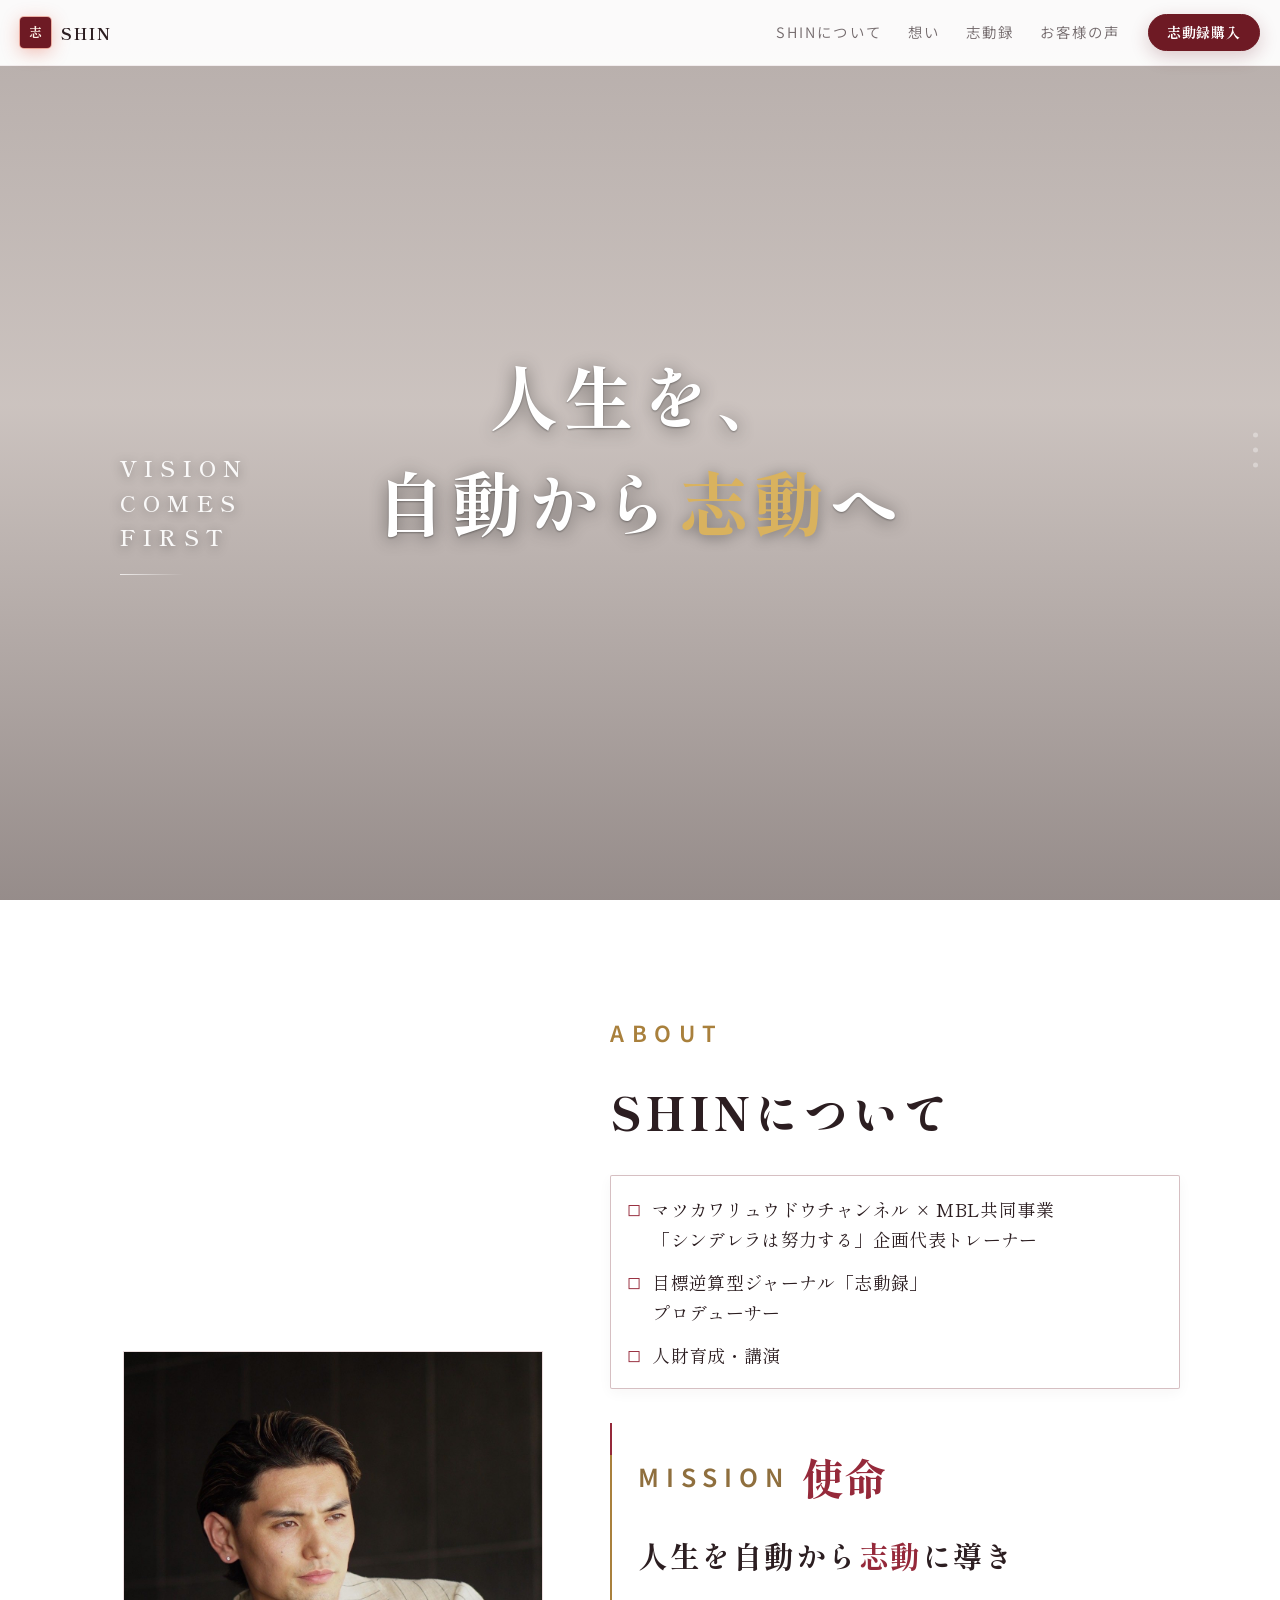
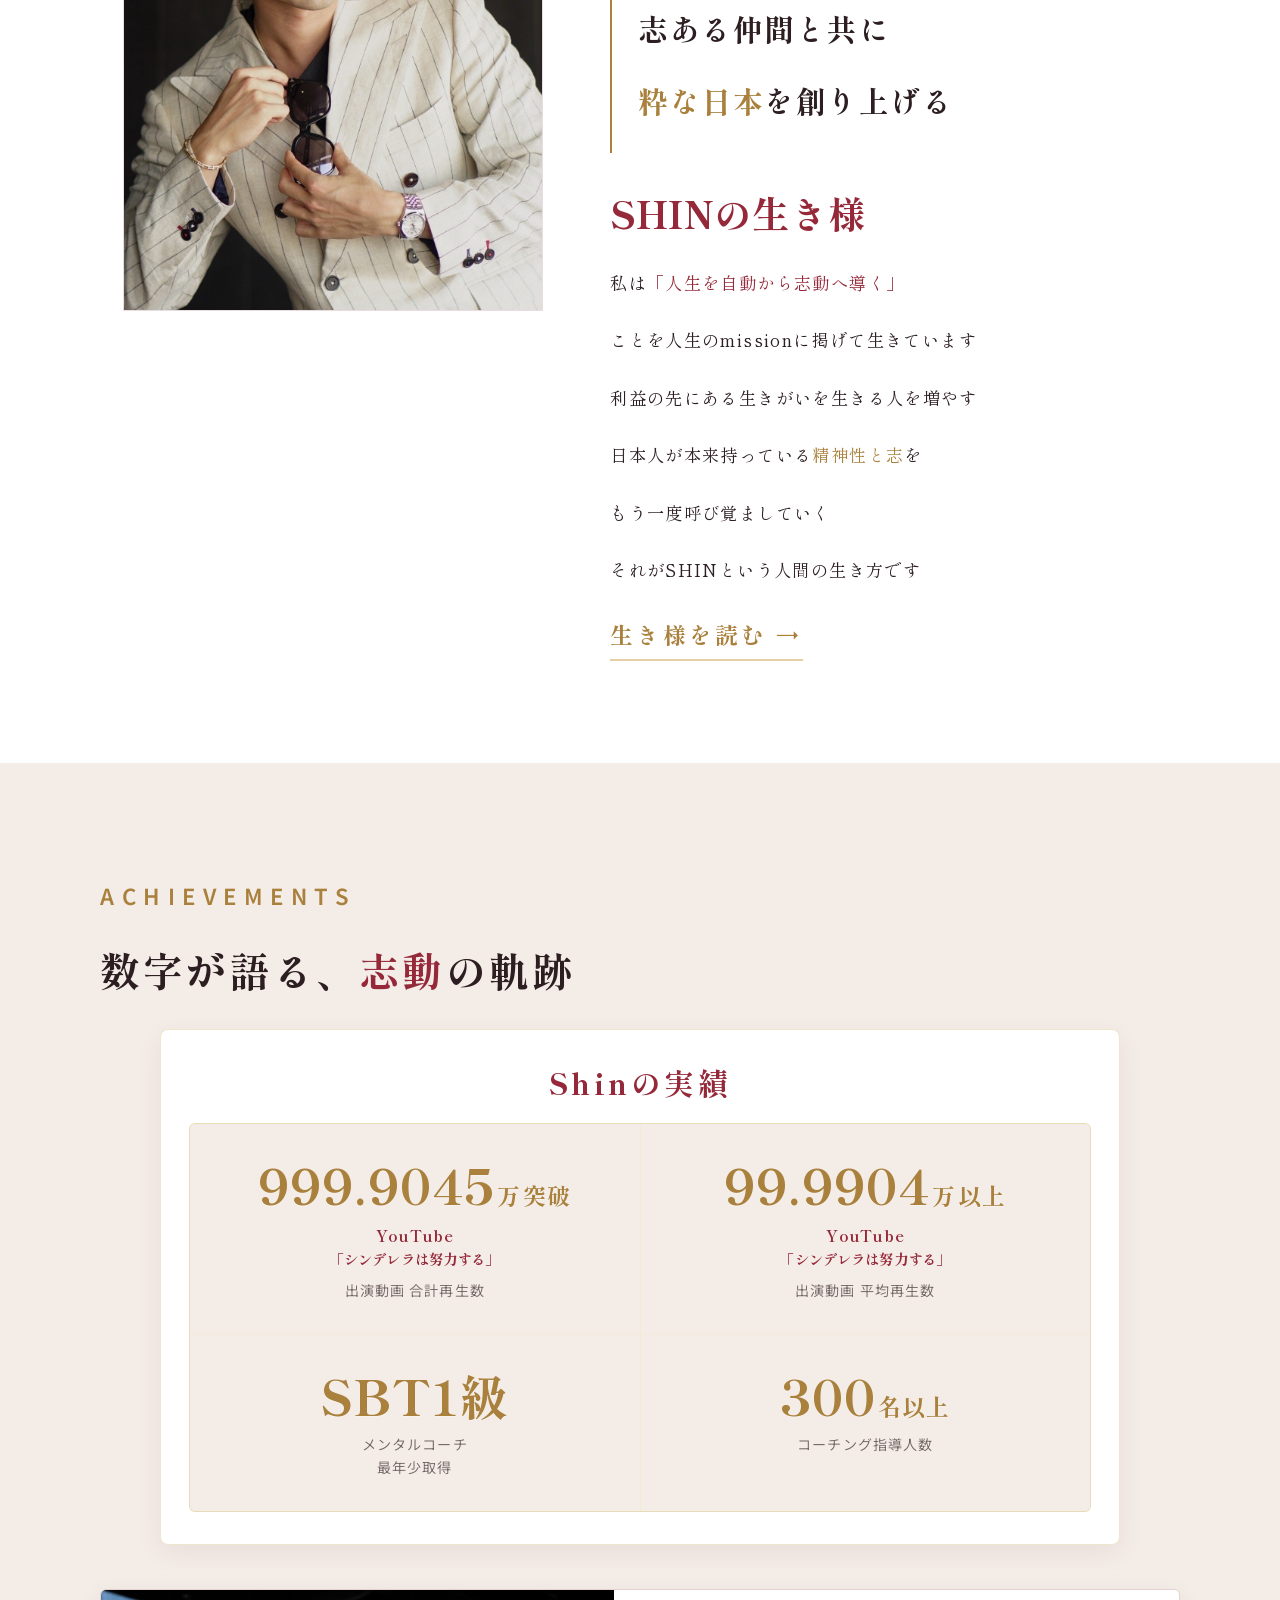
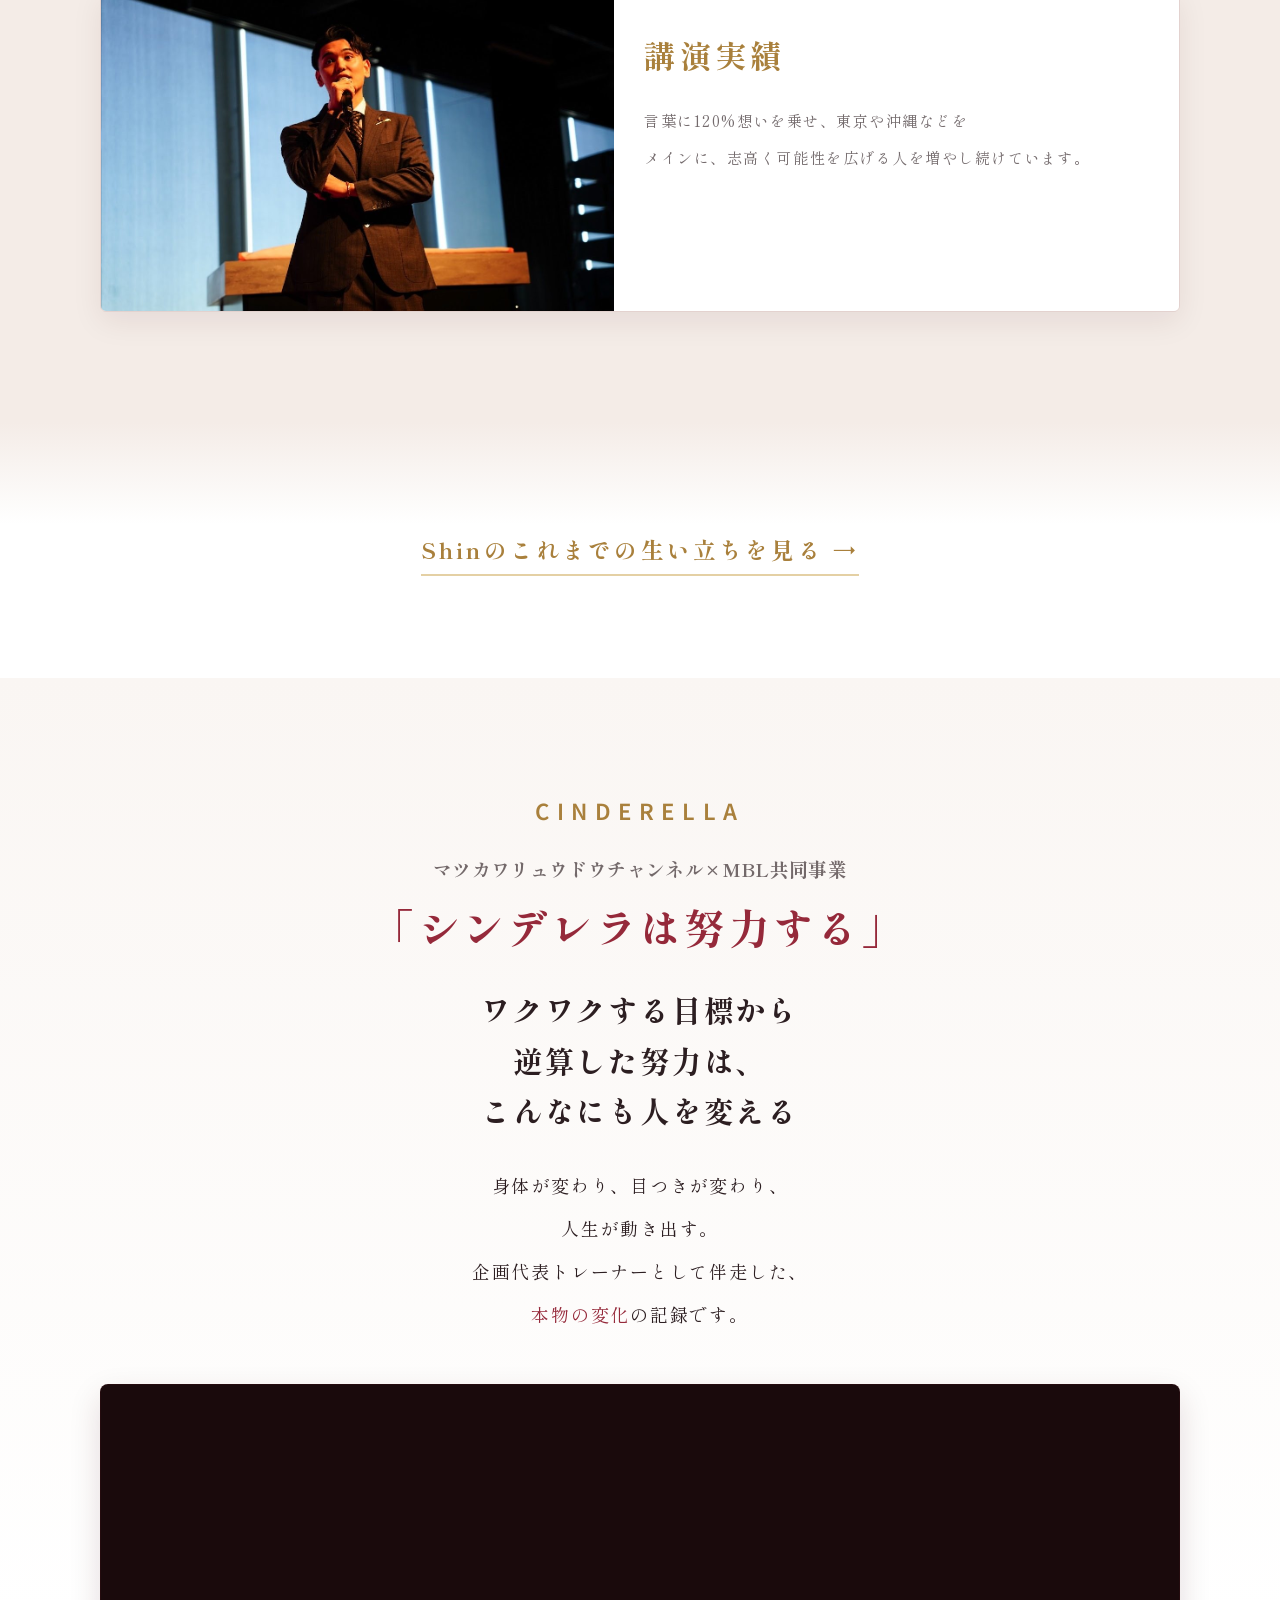
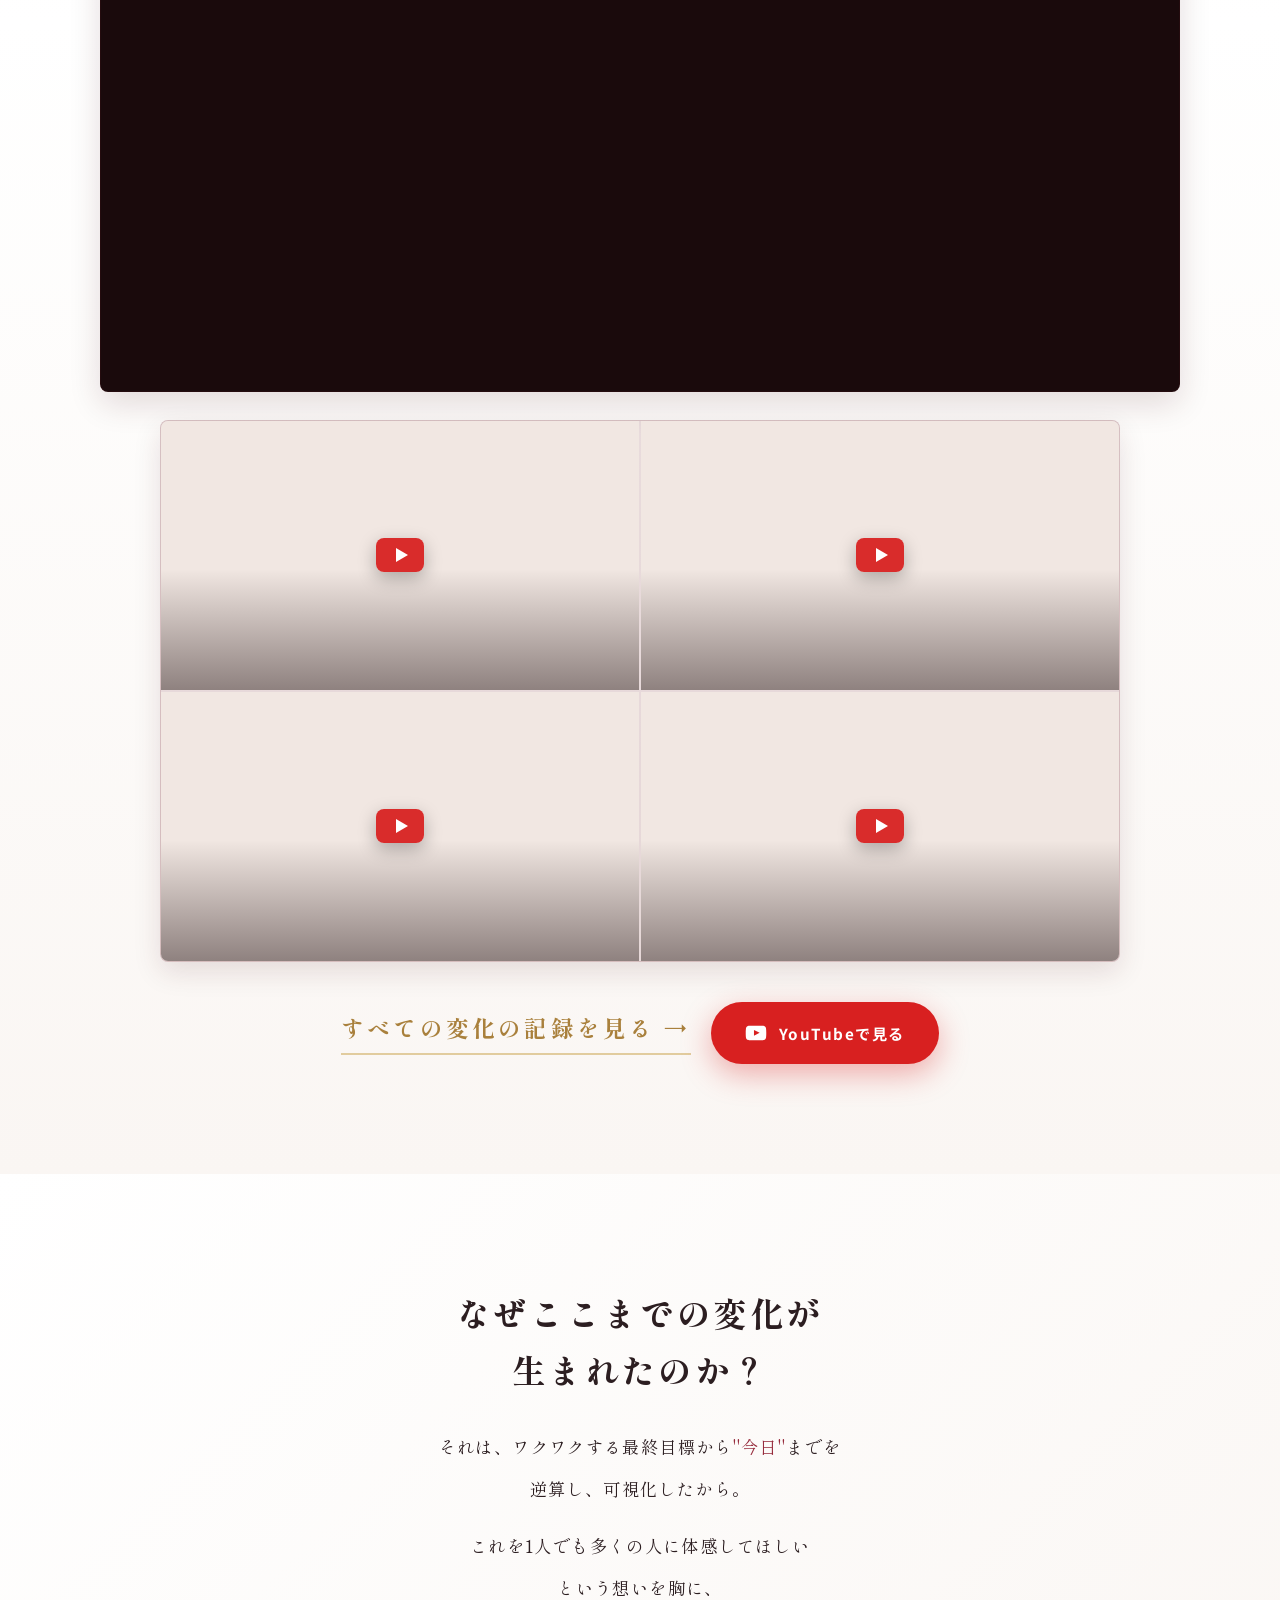
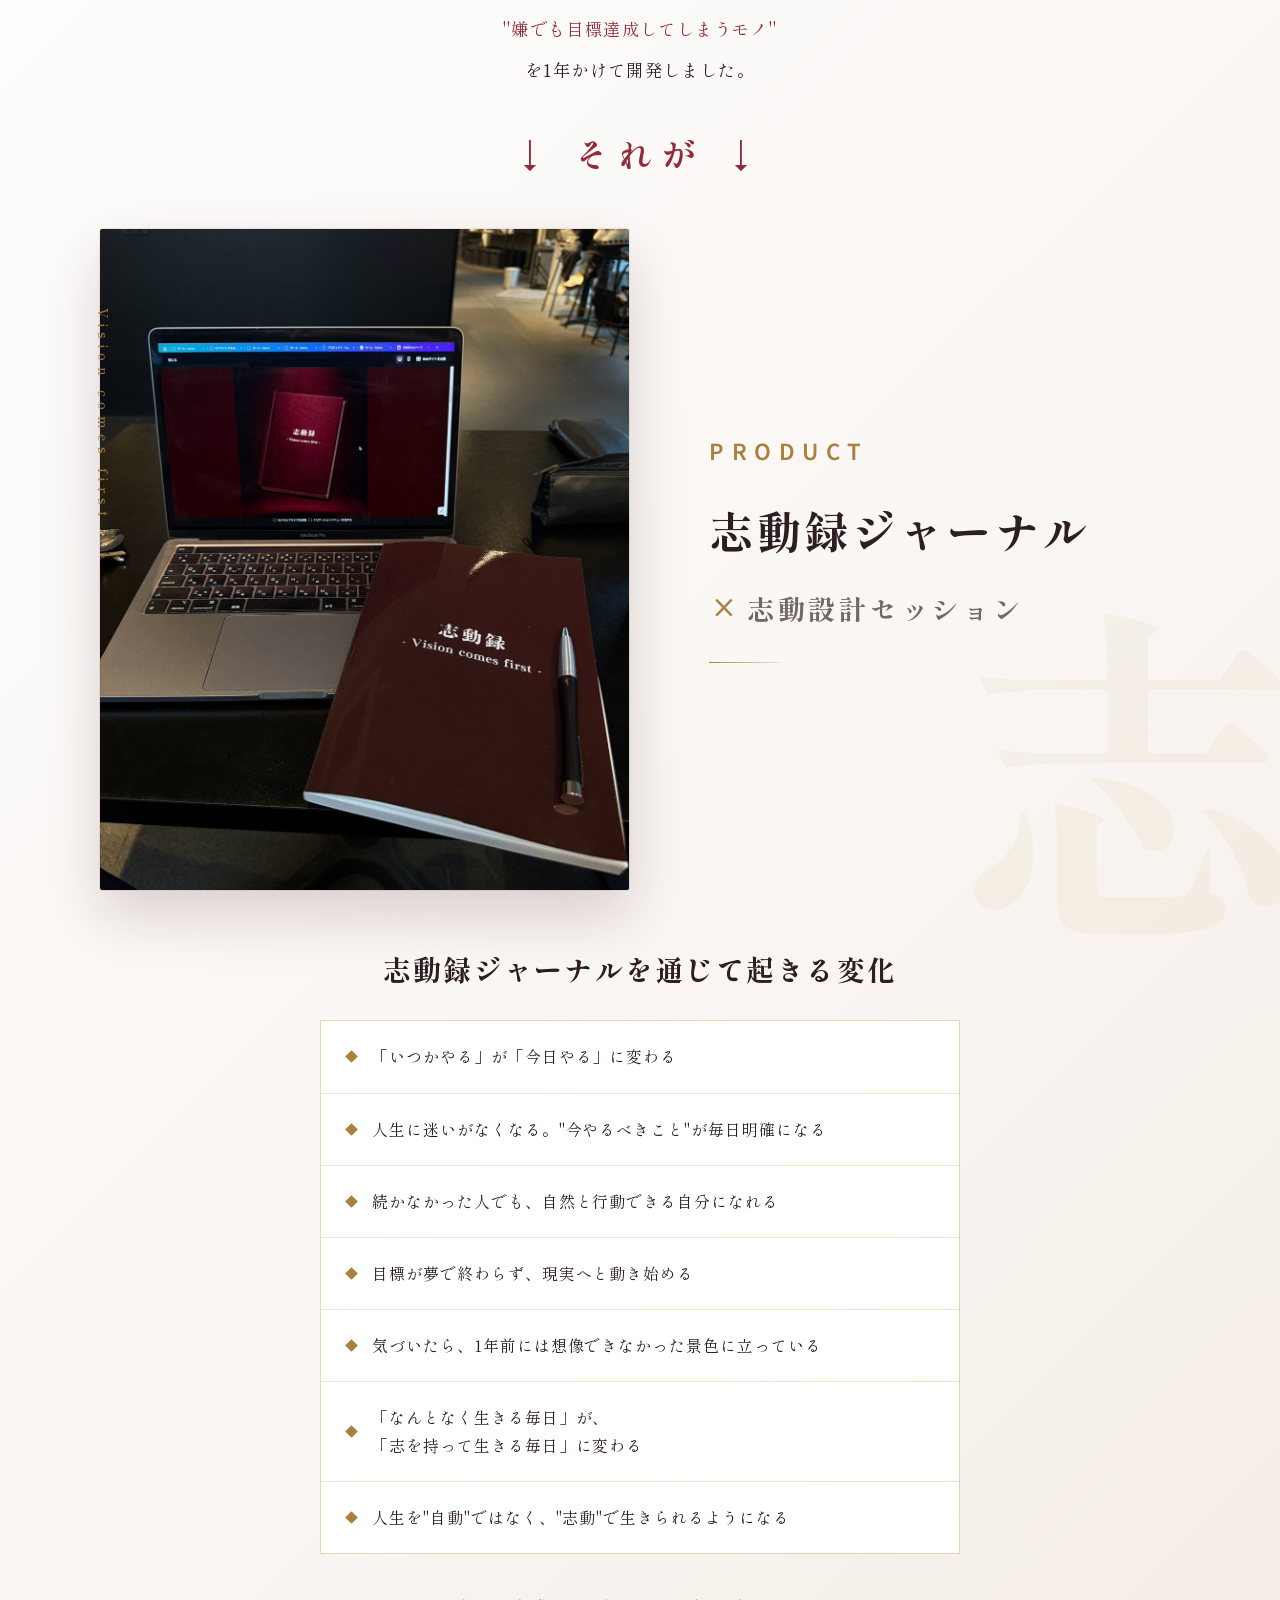
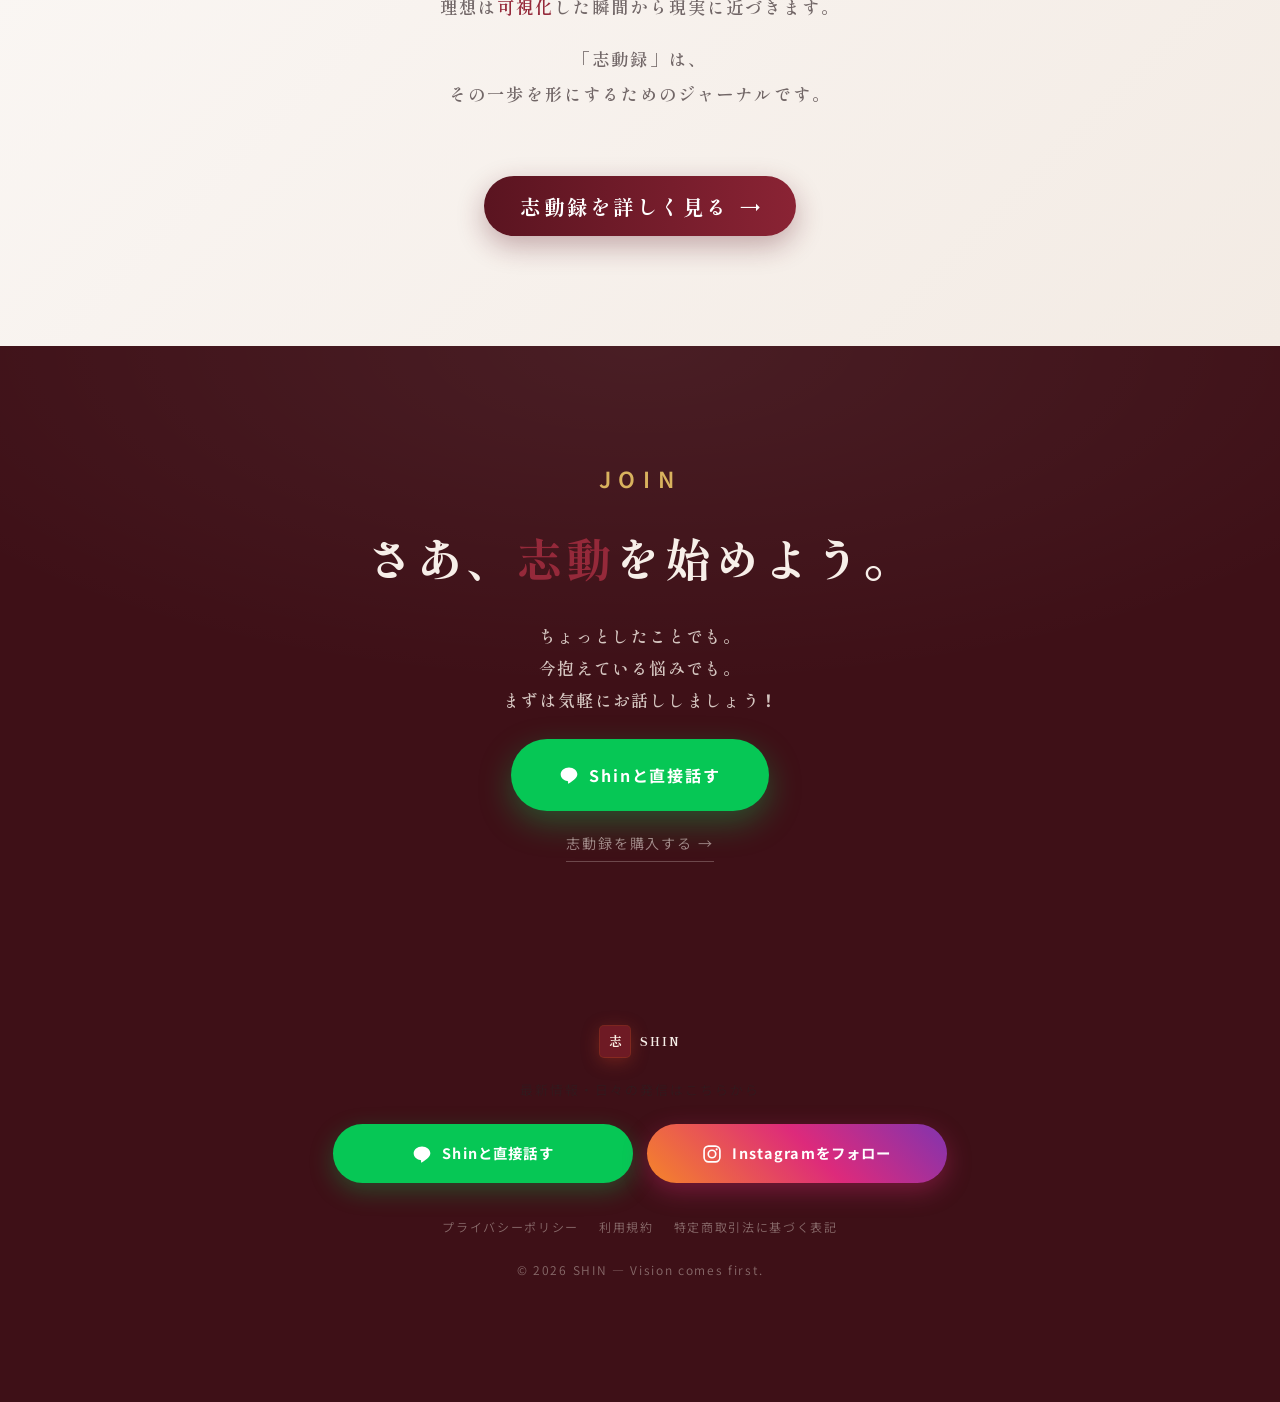
==== index.html @ a6872cc8 "右上の志動録購入ボタンをロゴと同じ明朝体にする。 Co-authored-by: Cursor <cursoragent@cursor.com>" ====
<!DOCTYPE html>
<html lang="ja">
<head>
<meta charset="UTF-8">
<meta name="viewport" content="width=device-width, initial-scale=1.0">
<title>SHIN Official Website｜人生を、自動から志動へ。</title>
<meta name="description" content="人生を、自動から志動に導き、志ある仲間と粋な日本を創り上げる。">
<link rel="preconnect" href="https://fonts.googleapis.com">
<link rel="preconnect" href="https://fonts.gstatic.com" crossorigin>
<link href="https://fonts.googleapis.com/css2?family=Shippori+Mincho:wght@500;600;700;800&family=Noto+Sans+JP:wght@350;400;500;700&display=swap" rel="stylesheet">
<link rel="stylesheet" href="css/1-tokens.css">
<link rel="stylesheet" href="css/2-base.css">
<link rel="stylesheet" href="css/3-layout.css">
<link rel="stylesheet" href="css/4-components.css">
<link rel="stylesheet" href="css/5-blocks.css">
<link rel="stylesheet" href="css/pages/index.css">
<link rel="stylesheet" href="css/cta.css">
</head>
<body>
<header>
  <a class="brand home-brand" href="index.html" aria-label="SHIN ホーム"><span class="seal">志</span>SHIN</a>
  <div class="header-right">
  <nav><a href="about.html" class="">SHINについて</a><a href="story.html" class="">想い</a><a href="journal.html" class="">志動録</a><a href="voice.html" class="">お客様の声</a></nav>
  <button class="nav-toggle" type="button" aria-label="メニューを開く" aria-expanded="false"><span></span><span></span></button>
  <a class="header-cta header-cta-line" href="https://forms.gle/T5MAiyMvBQu7ac6z8" target="_blank" rel="noopener"><span class="cta-label-long"><span class="cta-brand">志動録</span>購入</span><span class="cta-label-short"><span class="cta-brand">志動録</span>購入</span></a>
  </div>
</header>

<div class="hero">
  <div class="hero-photos" aria-hidden="true">
    <div class="hero-slide"></div>
    <div class="hero-slide"></div>
    <div class="hero-slide"></div>
  </div>
  <div class="hero-dots" aria-hidden="true"><span></span><span></span><span></span></div>
  <div class="hero-veil" aria-hidden="true"></div>
  <div class="hero-inner">
    <div class="hero-rule" aria-hidden="true"><span>VISION<br>COMES<br>FIRST</span><div class="bar"></div></div>
    <h1 class="hero-title">
      <span class="line">人生を、</span>
      <span class="line">自動から<span class="shidou">志動</span>へ</span>
    </h1>
  </div>
  <div class="scroll-cue" aria-hidden="true"></div>
</div>
<section>
  <div class="wrap about-grid">
    <div class="portrait fx"><img src="img/hero_sunglasses.jpg" alt="SHIN" loading="lazy"></div>
    <div>
      <p class="eyebrow fx">ABOUT</p>
      <h2 class="fx">SHINについて</h2>
      <ul class="role-frames fx">
        <li><span class="role-keep">マツカワリュウドウチャンネル × MBL共同事業</span><br>「シンデレラは努力する」企画代表トレーナー</li>
        <li>目標逆算型ジャーナル「志動録」<br>プロデューサー</li>
        <li>人財育成・講演</li>
      </ul>
      <div class="mission-block fx">
        <p class="mission-label">MISSION<em>使命</em></p>
        <div class="mission-lines">
          <p>人生を自動から<em style="font-style:normal;color:var(--vermilion-bright)">志動</em>に導き</p>
          <p>志ある仲間と共に</p>
          <p><em style="font-style:normal;color:var(--gold)">粋な日本</em>を創り上げる</p>
        </div>
      </div>
      <div class="essay-block fx">
        <p class="essay-label"><em>SHINの生き様</em></p>
        <p class="essay-copy">私は<em>「人生を自動から志動へ導く」</em></p>
        <p class="essay-copy">ことを人生のmissionに掲げて生きています</p>
        <p class="essay-copy">利益の先にある生きがいを生きる人を増やす</p>
        <p class="essay-copy">日本人が本来持っている<span class="gold">精神性と志</span>を</p>
        <p class="essay-copy">もう一度呼び覚ましていく</p>
        <p class="essay-copy">それがSHINという人間の生き方です</p>
      </div>
      <div class="fx" style="margin-top:26px"><a class="link-more" href="story.html">生き様を読む →</a></div>
    </div>
  </div>
</section>
<section class="stats">
  <div class="wrap">
    <p class="eyebrow fx">ACHIEVEMENTS</p>
    <h2 class="fx">数字が語る、<em>志動</em>の軌跡</h2>
    <div class="achieve-blocks fx">
      <div class="achieve-block achieve-youtube">
        <p class="achieve-tag">Shinの実績</p>
        <div class="achieve-mini-grid">
          <div class="achieve-item">
            <div class="achieve-num"><span data-count="10000000">0</span><small>突破</small></div>
            <p class="achieve-sub">YouTube<br><span class="achieve-sub-title">「シンデレラは努力する」</span></p>
            <p class="achieve-label">出演動画 合計再生数</p>
          </div>
          <div class="achieve-item">
            <div class="achieve-num"><span data-count="1000000">0</span><small>以上</small></div>
            <p class="achieve-sub">YouTube<br><span class="achieve-sub-title">「シンデレラは努力する」</span></p>
            <p class="achieve-label">出演動画 平均再生数</p>
          </div>
          <div class="achieve-item">
            <div class="achieve-num">SBT1級</div>
            <p class="achieve-label">メンタルコーチ<br>最年少取得</p>
          </div>
          <div class="achieve-item">
            <div class="achieve-num">300<small>名以上</small></div>
            <p class="achieve-label">コーチング指導人数</p>
          </div>
        </div>
      </div>
    </div>
    <div class="lecture-band fx">
      <div class="lecture-photo" style="background-image:url(img/stage_talk.jpg)" aria-label="講演実績"></div>
      <div class="lecture-text">
        <h3>講演実績</h3>
        <p class="mission-lead" style="font-size:.95rem">言葉に120%想いを乗せ、東京や沖縄などを<br>メインに、志高く可能性を広げる人を増やし続けています。</p>
      </div>
    </div>
  </div>
</section>
<section style="background:linear-gradient(180deg,var(--bg-deep),var(--bg-wine) 40%)">
  <div class="wrap">
    <div style="text-align:center" class="fx"><a class="link-more" href="about.html">Shinのこれまでの生い立ちを見る →</a></div>
  </div>
</section>
<section class="cin-sec" id="cinderella">
  <div class="wrap">
    <div class="cin-head">
      <p class="eyebrow fx">CINDERELLA</p>
      <p class="cin-collab fx">マツカワリュウドウチャンネル×MBL共同事業</p>
      <p class="cin-brand fx">「シンデレラは努力する」</p>
      <h2 class="fx">ワクワクする目標から<br>逆算した努力は、<br>こんなにも人を変える</h2>
      <p class="mission-lead fx">身体が変わり、目つきが変わり、<br>人生が動き出す。<br>企画代表トレーナーとして伴走した、<br><em>本物の変化</em>の記録です。</p>
    </div>
    <div class="cin-feature-vid fx">
      <iframe src="https://www.youtube.com/embed/j4NA0WEkACQ" title="シンデレラは努力する" allow="accelerometer; autoplay; clipboard-write; encrypted-media; gyroscope; picture-in-picture; web-share" allowfullscreen loading="lazy"></iframe>
    </div>
    <div class="yt-grid fx" id="ytGrid" aria-label="シンデレラ出演動画"></div>
    <div class="fx" style="margin-top:40px;text-align:center;display:flex;flex-wrap:wrap;gap:20px;justify-content:center;align-items:center">
      <a class="link-more" href="voice.html">すべての変化の記録を見る →</a>
      <a class="btn-yt" href="https://youtu.be/j4NA0WEkACQ?si=rX-0wyMGfQC8mxHN" target="_blank" rel="noopener">
        <svg viewBox="0 0 24 24" width="22" height="22" fill="currentColor"><path d="M23 7.5s-.2-1.6-.9-2.3c-.9-.9-1.9-.9-2.4-1C16.6 4 12 4 12 4s-4.6 0-7.7.2c-.5.1-1.5.1-2.4 1-.7.7-.9 2.3-.9 2.3S.8 9.4.8 11.3v1.4c0 1.9.2 3.8.2 3.8s.2 1.6.9 2.3c.9.9 2 .9 2.5 1 1.8.2 7.6.2 7.6.2s4.6 0 7.7-.2c.5-.1 1.5-.1 2.4-1 .7-.7.9-2.3.9-2.3s.2-1.9.2-3.8v-1.4c0-1.9-.2-3.8-.2-3.8zM9.8 15V8.6l6.2 3.2-6.2 3.2z"/></svg>
        YouTubeで見る
      </a>
    </div>
  </div>
</section>
<section class="product-sec">
  <div class="wrap">
    <div class="product-bridge fx">
      <h2>なぜここまでの変化が<br>生まれたのか？</h2>
      <p class="essay-copy">それは、ワクワクする最終目標から<em>"今日"</em>までを<br>逆算し、可視化したから。</p>
      <p class="essay-copy">これを1人でも多くの人に体感してほしい<br>という想いを胸に、<br><em>"嫌でも目標達成してしまうモノ"</em><br>を1年かけて開発しました。</p>
      <p class="product-arrow">↓ それが ↓</p>
    </div>
    <div class="product-showcase">
      <div class="product-visual fx">
        <div class="product-photo" style="background-image:url(img/journal_desk.jpg)"></div>
        <span class="product-tag" aria-hidden="true">Vision comes first</span>
      </div>
      <div class="product-copy">
        <p class="eyebrow fx">PRODUCT</p>
        <h2 class="product-title fx">
          <span class="product-title-main">志動録ジャーナル</span>
          <span class="product-title-sub"><em>×</em>志動設計セッション</span>
        </h2>
        <div class="product-rule fx" aria-hidden="true"></div>
      </div>
    </div>
    <div class="product-changes">
      <div class="product-change-block fx">
        <h3 class="product-change-title">志動録ジャーナルを通じて起きる変化</h3>
        <ul class="change-list">
          <li>「いつかやる」が「今日やる」に変わる</li>
          <li>人生に迷いがなくなる。"今やるべきこと"が毎日明確になる</li>
          <li>続かなかった人でも、自然と行動できる自分になれる</li>
          <li>目標が夢で終わらず、現実へと動き始める</li>
          <li>気づいたら、1年前には想像できなかった景色に立っている</li>
          <li>「なんとなく生きる毎日」が、<br>「志を持って生きる毎日」に変わる</li>
          <li>人生を"自動"ではなく、"志動"で生きられるようになる</li>
        </ul>
        <p class="product-change-note">理想は<span>可視化</span>した瞬間から現実に近づきます。</p>
        <p class="product-change-note">「志動録」は、<br>その一歩を形にするためのジャーナルです。</p>
      </div>
      <div class="product-change-cta fx">
        <a class="product-cta" href="journal.html">志動録を詳しく見る</a>
      </div>
    </div>
  </div>
</section>
<section class="cta-sec">
  <div class="wrap">
    <p class="eyebrow center fx">JOIN</p>
    <h2 class="fx">さあ、<em>志動</em>を始めよう。</h2>
    <div class="cta-group fx">
      <p class="cta-nudge">ちょっとしたことでも。<br>今抱えている悩みでも。<br><span class="cta-nudge-keep">まずは気軽にお話ししましょう<span class="cta-mark">！</span></span></p>
      <a class="btn-line" href="https://lin.ee/riYjWrx" target="_blank" rel="noopener">
        <svg viewBox="0 0 24 24" width="20" height="20" fill="currentColor" aria-hidden="true"><path d="M12 3C6.5 3 2 6.7 2 11.2c0 4 3.4 7.4 8 8.1.3.1.8.2.9.5.1.3.1.7 0 1 0 0-.1.7-.1.8-.1.3-.2 1 .9.5s5.8-3.4 7.9-5.9c1.5-1.6 2.4-3.2 2.4-5C22 6.7 17.5 3 12 3z"/></svg>
        Shinと直接話す
      </a>
      <a class="cta-sub" href="contact.html">志動録を購入する →</a>
    </div>
  </div>
</section>

<footer>
  <a class="brand" href="index.html"><span class="seal">志</span>SHIN</a>
  <p class="follow-lead">最新情報・日々の発信はこちらから</p>
  <div class="sns-btns">
    <a class="sns-btn line" href="https://lin.ee/riYjWrx" target="_blank" rel="noopener">
      <svg viewBox="0 0 24 24" width="20" height="20" fill="currentColor" aria-hidden="true"><path d="M12 3C6.5 3 2 6.7 2 11.2c0 4 3.4 7.4 8 8.1.3.1.8.2.9.5.1.3.1.7 0 1 0 0-.1.7-.1.8-.1.3-.2 1 .9.5s5.8-3.4 7.9-5.9c1.5-1.6 2.4-3.2 2.4-5C22 6.7 17.5 3 12 3z"/></svg>
      Shinと直接話す
    </a>
    <a class="sns-btn ig" href="https://www.instagram.com/shinnnn.1/" target="_blank" rel="noopener">
      <svg viewBox="0 0 24 24" width="20" height="20" fill="none" stroke="currentColor" stroke-width="2"><rect x="2.5" y="2.5" width="19" height="19" rx="5.5"/><circle cx="12" cy="12" r="4.5"/><circle cx="17.6" cy="6.4" r="1.3" fill="currentColor" stroke="none"/></svg>
      Instagramをフォロー
    </a>
  </div>
  <div class="footer-legal" aria-label="規約・ポリシー">
    <a href="privacy.html">プライバシーポリシー</a>
    <a href="terms.html">利用規約</a>
    <a href="tokusho.html">特定商取引法に基づく表記</a>
  </div>
  <p>© 2026 SHIN — Vision comes first.</p>
</footer>
<div class="sticky-cta" id="stickyCta"><a class="btn-line" href="https://lin.ee/riYjWrx" target="_blank" rel="noopener"><svg viewBox="0 0 24 24" width="20" height="20" fill="currentColor" aria-hidden="true"><path d="M12 3C6.5 3 2 6.7 2 11.2c0 4 3.4 7.4 8 8.1.3.1.8.2.9.5.1.3.1.7 0 1 0 0-.1.7-.1.8-.1.3-.2 1 .9.5s5.8-3.4 7.9-5.9c1.5-1.6 2.4-3.2 2.4-5C22 6.7 17.5 3 12 3z"/></svg>Shinと直接話す</a></div>
<script>
const io=new IntersectionObserver(es=>{es.forEach(e=>{if(e.isIntersecting){e.target.classList.add('on');io.unobserve(e.target)}})},{threshold:.15});
document.querySelectorAll('.fx').forEach(el=>io.observe(el));
const st=document.getElementById('stickyCta');
if(st){const h=document.querySelector('.page-hero,.hero,.j-hero');
if(h){new IntersectionObserver(es=>{st.classList.toggle('show',!es[0].isIntersecting)},{threshold:.1}).observe(h);}}
const navToggle=document.querySelector('.nav-toggle');
if(navToggle){
  const closeNav=()=>{navToggle.setAttribute('aria-expanded','false');document.body.classList.remove('nav-open')};
  navToggle.addEventListener('click',()=>{
    const open=navToggle.getAttribute('aria-expanded')==='true';
    navToggle.setAttribute('aria-expanded',open?'false':'true');
    document.body.classList.toggle('nav-open',!open);
  });
  document.querySelectorAll('header nav a').forEach(a=>a.addEventListener('click',closeNav));
  window.addEventListener('keydown',e=>{if(e.key==='Escape')closeNav()});
}


const fmt=n=>n>=10000?(n/10000)+'<small>万</small>':n.toLocaleString();
const cio=new IntersectionObserver(es=>{es.forEach(e=>{if(!e.isIntersecting)return;cio.unobserve(e.target);
const el=e.target,target=+el.dataset.count,dur=1400,t0=performance.now();
const tick=t=>{const p=Math.min((t-t0)/dur,1),ea=1-Math.pow(1-p,3);el.innerHTML=fmt(Math.round(target*ea));if(p<1)requestAnimationFrame(tick)};
requestAnimationFrame(tick)})},{threshold:.6});
document.querySelectorAll('[data-count]').forEach(el=>cio.observe(el));
/* ===== シンデレラ出演動画 ===== */
const VIDEOS=["vM_soSQTJM0","mLqJjr3Hjss","dBLzf0N153k","z3ncQa3Sxdw"];
const ytGrid=document.getElementById('ytGrid');
if(ytGrid){VIDEOS.forEach(id=>{
  const a=document.createElement('a');
  a.className='yt-card';
  a.href='https://www.youtube.com/watch?v='+id;
  a.target='_blank';
  a.rel='noopener';
  a.setAttribute('aria-label','YouTube動画を再生');
  a.style.backgroundImage='url(https://i.ytimg.com/vi/'+id+'/hqdefault.jpg)';
  a.innerHTML='<span class="play" aria-hidden="true"></span>';
  ytGrid.appendChild(a);
})}
</script>
</body>
</html>
---- css/1-tokens.css ----
:root{
  --bg-deep:#F4ECE7; --bg-wine:#FFFFFF; --bg-wine-2:#FAF6F3;
  --gold:#A9803C; --gold-soft:#8F6F3E;
  --vermilion:#6E1A24; --vermilion-bright:#95293A;
  --enji-deep:#3E1017;
  --ink:#2C1E21; --ink-dim:rgba(44,30,33,.66);
  --serif:'Shippori Mincho',serif; --sans:'Noto Sans JP',sans-serif;
  --maxw:1080px;
}
---- css/2-base.css ----
*{margin:0;padding:0;box-sizing:border-box}
html{scroll-behavior:smooth;overflow-x:clip}
body{background:var(--bg-wine);color:var(--ink);font-family:var(--sans);font-weight:350;line-height:2;letter-spacing:.06em;overflow-x:hidden;line-break:strict;word-break:keep-all}
h1,h2,h3{text-wrap:balance}
p{text-wrap:pretty}
img{max-width:100%;display:block}
a{color:inherit;text-decoration:none}
.fx{opacity:0;transform:translateY(26px);transition:opacity .9s cubic-bezier(.2,.7,.2,1),transform .9s cubic-bezier(.2,.7,.2,1)}
.fx.on{opacity:1;transform:none}
@media(prefers-reduced-motion:reduce){*,*::before,*::after{animation:none!important;transition:none!important}.fx{opacity:1;transform:none}}

@media (max-width: 819px) {
  body {
    letter-spacing: .04em;
    line-height: 1.85;
  }
}
---- css/3-layout.css ----
.seal{display:inline-flex;align-items:center;justify-content:center;width:2.6em;height:2.6em;background:var(--vermilion);color:#FBEFE4;font-family:var(--serif);font-weight:800;font-size:1rem;border-radius:4px;box-shadow:0 0 0 1px rgba(216,73,43,.35),0 4px 18px rgba(216,73,43,.35);letter-spacing:0;line-height:1}
header{position:fixed;top:0;left:0;right:0;z-index:100;display:flex;align-items:center;justify-content:space-between;gap:20px;padding:14px 20px;background:rgba(255,255,255,.94);border-bottom:1px solid rgba(110,26,36,.06)}
.brand{display:flex;align-items:center;gap:10px;font-family:var(--serif);font-weight:700;letter-spacing:.14em}
.brand .seal{font-size:.8rem;width:2.4em;height:2.4em}
.home-brand{color:var(--ink);flex-shrink:0;transition:opacity .3s}
.home-brand:hover{opacity:.72}
.header-right{display:flex;align-items:center;gap:28px;margin-left:auto}
.nav-toggle{display:inline-flex;flex-direction:column;justify-content:center;gap:6px;width:42px;height:42px;padding:10px;border:1px solid rgba(169,128,60,.45);background:rgba(255,255,255,.72);cursor:pointer;border-radius:2px;transition:border-color .3s,background .3s;position:relative;z-index:2}
.nav-toggle span{display:block;height:1px;background:var(--gold);transition:transform .3s,opacity .3s}
.nav-toggle[aria-expanded="true"]{border-color:var(--vermilion);background:#fff}
.nav-toggle[aria-expanded="true"] span:nth-child(1){transform:translateY(3.5px) rotate(45deg)}
.nav-toggle[aria-expanded="true"] span:nth-child(2){transform:translateY(-3.5px) rotate(-45deg)}
header nav{display:none}
.header-cta{font-size:.82rem;letter-spacing:.12em;border:1px solid var(--gold);color:var(--gold);padding:8px 14px;border-radius:2px;transition:background .3s,color .3s;white-space:nowrap}
.header-cta:hover{background:var(--vermilion);border-color:var(--vermilion);color:#fff}
@media(max-width:819px){
  header{padding:10px 14px}
  .header-right{gap:10px}
  .brand{font-size:.95rem;gap:8px}
  .brand .seal{font-size:.72rem;width:2.1em;height:2.1em}
  header nav{
    position:fixed;
    top:62px;
    left:14px;
    right:14px;
    display:none;
    flex-direction:column;
    gap:0;
    padding:8px 0;
    background:#fff;
    border:1px solid rgba(169,128,60,.28);
    border-radius:4px;
    box-shadow:0 18px 40px rgba(62,16,23,.16);
    z-index:110;
  }
  body.nav-open header nav{display:flex}
  header nav a{display:block;padding:16px 22px;font-size:.95rem;letter-spacing:.18em;color:var(--ink);border-bottom:1px solid rgba(110,26,36,.08)}
  header nav a:last-child{border-bottom:none}
  header nav a.act{color:var(--vermilion-bright);border-bottom-color:rgba(110,26,36,.08)}
  header nav a:hover{color:var(--gold);background:rgba(249,243,238,.7)}
  section{overflow-x:clip;padding:80px 16px 64px}
  .sticky-cta{padding-bottom:calc(12px + env(safe-area-inset-bottom))}
}
@media(min-width:820px){
  .nav-toggle{display:none}
  header nav{display:flex;gap:26px;font-size:.9rem;letter-spacing:.14em;position:static;opacity:1;visibility:visible;transform:none;pointer-events:auto;background:none;border:none;box-shadow:none;padding:0;flex-direction:row}
  header nav a{color:var(--ink-dim);padding:0;border:none;font-size:inherit}
  header nav a.act{color:var(--gold);border-bottom:1px solid var(--gold);padding-bottom:4px}
  header nav a:hover{color:var(--gold);background:none}
  .header-cta{font-size:.88rem;padding:8px 18px}
}
section{padding:110px 24px;position:relative}
.wrap{max-width:var(--maxw);margin:0 auto}
.eyebrow{display:flex;align-items:center;gap:18px;font-size:clamp(.98rem,1.6vw,1.12rem);letter-spacing:.42em;color:var(--gold);margin-bottom:26px;font-weight:500}
.eyebrow::before{display:none}
.eyebrow.center{justify-content:center}
.eyebrow-lg{font-size:clamp(1.15rem,4.6vw,1.55rem);font-weight:700;letter-spacing:.28em;margin-bottom:22px}
footer{background:var(--enji-deep);padding:54px 24px 120px;text-align:center;font-size:.75rem;color:rgba(245,239,230,.4);letter-spacing:.14em}
footer .brand{justify-content:center;margin-bottom:20px;color:#F5EDE7}
.footer-legal{display:flex;flex-direction:column;align-items:center;gap:10px;margin:8px 0 22px;list-style:none;padding:0;position:static;background:none;border:none;box-shadow:none}
.footer-legal a{color:rgba(245,239,230,.4);font-size:.75rem;letter-spacing:.14em;line-height:1.6;text-decoration:none;transition:color .25s,opacity .25s}
.footer-legal a:hover{color:rgba(245,239,230,.7)}
@media(min-width:560px){
  .footer-legal{flex-direction:row;flex-wrap:wrap;justify-content:center;gap:8px 20px}
}
.follow-lead{color:var(--ink-dim);font-size:.8rem;letter-spacing:.16em;margin-bottom:22px}
.sns-btns{display:flex;flex-direction:column;gap:14px;align-items:center;margin-bottom:34px}
@media(min-width:560px){.sns-btns{flex-direction:row;justify-content:center}}
.sns-btn{display:inline-flex;align-items:center;justify-content:center;gap:10px;width:min(100%,300px);padding:15px 22px;border-radius:999px;font-size:.9rem;font-weight:700;letter-spacing:.08em;color:#fff;transition:transform .3s,box-shadow .3s}
.sns-btn:hover{transform:translateY(-2px)}
.sns-btn.ig{background:linear-gradient(45deg,#F58529,#DD2A7B 55%,#8134AF);box-shadow:0 8px 24px rgba(221,42,123,.35)}
.sns-btn.line{background:#06C755;box-shadow:0 8px 24px rgba(6,199,85,.3)}
.sticky-cta{position:fixed;left:0;right:0;bottom:0;z-index:60;padding:12px 16px calc(12px + env(safe-area-inset-bottom));background:linear-gradient(0deg,rgba(255,255,255,.97),rgba(255,255,255,.9));border-top:1px solid rgba(110,26,36,.15);box-shadow:0 -8px 24px rgba(62,16,23,.08);transform:translateY(110%);transition:transform .5s cubic-bezier(.2,.7,.2,1)}
.sticky-cta.show{transform:none}
.sticky-cta a{display:block;text-align:center;font-weight:700;font-size:.92rem;letter-spacing:.14em;color:#fff;background:linear-gradient(90deg,#5A1420,#8A2334);padding:15px;border-radius:999px}
@media(min-width:820px){.sticky-cta{display:none}}

/* dissolved from mobile.css — shared layout mobile */
@media (max-width: 819px) {

  html { overflow-x: clip; }
  .wrap,
  section,
  .page-hero,
  .hero,
  .hero-photos,
  .hero-inner,
  .cta-sec .wrap {
    min-width: 0;
    max-width: 100%;
  }
  section {
    overflow-x: clip;
    padding: 80px 16px 64px;
  }
  header nav a {
    font-size: clamp(.88rem, 3.4vw, .92rem);
    letter-spacing: .14em;
    padding: 14px 18px;
  }
  .brand {
    font-size: clamp(.88rem, 3.2vw, .92rem);
    letter-spacing: .1em;
  }
  .eyebrow {
    gap: 10px;
    letter-spacing: .24em;
    font-size: clamp(.78rem, 3vw, .86rem);
    margin-bottom: 18px;
  }
  .eyebrow.eyebrow-lg {
    font-size: clamp(1.12rem, 4.4vw, 1.38rem);
    font-weight: 700;
    letter-spacing: .2em;
    gap: 14px;
    margin-bottom: 20px;
  }
  .eyebrow::before,
  .eyebrow.eyebrow-lg::before {
    display: none;
  }
  .sns-btn {
    font-size: clamp(.82rem, 3.2vw, .88rem);
    padding: 13px 18px;
    letter-spacing: .06em;
  }
  .header-cta {
    font-size: .74rem;
    padding: 7px 10px;
    letter-spacing: .08em;
  }
  .sticky-cta a {
    font-size: clamp(.84rem, 3.2vw, .88rem);
    padding: 13px;
    letter-spacing: .1em;
  }
  footer {
    padding-bottom: 96px;
    font-size: .7rem;
  }

}
---- css/4-components.css ----
/* Shared components — headings, hero, buttons, cards */

h1, h2, h3 {
  font-family: var(--serif);
}

h2 {
  font-family: var(--serif);
  font-weight: 800;
  font-size: clamp(1.55rem, 4.6vw, 2.3rem);
  line-height: 1.7;
  letter-spacing: .1em;
  margin-bottom: 34px;
}

h2 em,
h1 em {
  font-style: normal;
  color: var(--vermilion-bright);
}

.lead {
  font-family: var(--serif);
  color: var(--ink-dim);
  font-size: .95rem;
  max-width: 620px;
}

/* サブページ共通ヒーロー（ページ固有の上書きは各 HTML に残す） */
.page-hero {
  min-height: 52svh;
  display: flex;
  align-items: flex-end;
  padding: 140px 24px 64px;
  background:
    radial-gradient(120% 90% at 50% 0%, rgba(216, 73, 43, .13), transparent 55%),
    linear-gradient(180deg, var(--bg-deep), var(--bg-wine));
}

.page-hero .wrap {
  width: 100%;
}

.page-hero h1 {
  font-family: var(--serif);
  font-weight: 700;
  font-size: clamp(1.9rem, 6vw, 3rem);
  letter-spacing: .14em;
  line-height: 1.6;
}

.page-hero .en {
  font-size: clamp(.85rem, 1.2vw, .98rem);
  letter-spacing: .46em;
  color: var(--gold-soft);
  margin-bottom: 18px;
  display: block;
}

.page-hero .desc,
.page-hero .desc-after {
  font-family: var(--serif);
  color: var(--ink-dim);
  font-size: .9rem;
  margin-top: 20px;
  max-width: 560px;
  letter-spacing: .05em;
  line-height: 2;
}

.page-hero .desc-after {
  margin-top: 12px;
}

.btn-fire {
  display: inline-block;
  font-weight: 700;
  font-size: 1rem;
  letter-spacing: .16em;
  color: #fff;
  background: linear-gradient(90deg, #5A1420, #8A2334);
  padding: 20px 58px;
  border-radius: 999px;
  box-shadow: 0 12px 32px rgba(90, 20, 32, .35);
  transition: transform .3s, box-shadow .3s;
  border: none;
  cursor: pointer;
  font-family: var(--sans);
}

.btn-fire:hover {
  transform: translateY(-2px);
  box-shadow: 0 16px 40px rgba(90, 20, 32, .45);
}

/* link-more — base + headings 吸収を1定義に統合 */
.link-more {
  font-family: var(--serif);
  font-size: clamp(1.08rem, 4.2vw, 1.42rem);
  font-weight: 700;
  letter-spacing: .14em;
  line-height: 1.55;
  color: var(--gold);
  border-bottom: 2px solid rgba(201, 162, 75, .5);
  padding-bottom: 8px;
  transition: opacity .3s;
}

.link-more:hover {
  opacity: .7;
}

.life-sec .link-more,
.why-sec .link-more {
  font-family: var(--serif);
  font-size: clamp(1.1rem, 4.2vw, 1.4rem);
  font-weight: 700;
  letter-spacing: .14em;
  line-height: 1.55;
  padding-bottom: 8px;
  border-bottom-width: 2px;
}

.card-grid {
  display: grid;
  gap: 22px;
}

@media (min-width: 820px) {
  .card-grid.c3 {
    grid-template-columns: repeat(3, 1fr);
  }

  .card-grid.c2 {
    grid-template-columns: repeat(2, 1fr);
  }
}

.card {
  background: #fff;
  border: 1px solid rgba(110, 26, 36, .12);
  border-radius: 6px;
  padding: 30px 26px;
  box-shadow: 0 8px 28px rgba(62, 16, 23, .07);
}

.card h3 {
  font-family: var(--serif);
  font-size: 1.15rem;
  letter-spacing: .12em;
  color: var(--gold);
  margin-bottom: 14px;
  font-weight: 700;
}

.card p {
  font-size: .88rem;
  color: var(--ink-dim);
}

.checklist {
  list-style: none;
  display: grid;
  gap: 14px;
  margin: 30px 0;
}

.checklist li {
  display: flex;
  gap: 14px;
  align-items: flex-start;
  font-size: .95rem;
}

.checklist li::before {
  content: "";
  flex: none;
  width: 9px;
  height: 9px;
  margin-top: 14px;
  background: var(--vermilion);
  transform: rotate(45deg);
}

.ph {
  border: 1px dashed rgba(110, 26, 36, .3);
  border-radius: 6px;
  display: flex;
  align-items: center;
  justify-content: center;
  color: var(--ink-dim);
  font-size: .78rem;
  letter-spacing: .2em;
  background: #F3EAE5;
}

@media (max-width: 819px) {
  .lead {
    font-size: clamp(.84rem, 3.4vw, .9rem);
    line-height: 1.82;
    letter-spacing: .03em;
  }

  .page-hero {
    min-height: auto;
    padding: 118px 18px 52px;
    overflow: hidden;
  }

  .page-hero h1 {
    font-size: clamp(1.55rem, 6.2vw, 1.95rem);
    letter-spacing: .08em;
    line-height: 1.55;
  }

  .page-hero .en {
    letter-spacing: .26em;
    font-size: clamp(.76rem, 2.8vw, .84rem);
    margin-bottom: 14px;
  }

  .page-hero .desc,
  .page-hero .desc-after {
    font-size: clamp(.82rem, 3.3vw, .88rem);
    line-height: 1.82;
    letter-spacing: .03em;
  }

  .btn-fire {
    font-size: clamp(.86rem, 3.4vw, .9rem);
    padding: 15px 28px;
    letter-spacing: .1em;
  }

  .link-more {
    font-size: clamp(1.02rem, 4.5vw, 1.22rem);
    letter-spacing: .14em;
  }

  .life-sec .link-more,
  .why-sec .link-more {
    font-size: clamp(1.08rem, 4.4vw, 1.28rem);
    letter-spacing: .12em;
    line-height: 1.55;
    padding-bottom: 8px;
    border-bottom-width: 2px;
  }

  .card {
    padding: 20px 16px;
  }

  .card h3 {
    font-size: clamp(.92rem, 3.6vw, 1rem);
    letter-spacing: .08em;
    margin-bottom: 8px;
  }

  .card p {
    font-size: clamp(.8rem, 3.2vw, .86rem);
    line-height: 1.78;
  }

  .checklist li {
    font-size: clamp(.84rem, 3.3vw, .9rem);
    line-height: 1.72;
  }

  /* dissolved from mobile.css — after base h2 so cascade wins */
  p, li, h1, h2, h3,
  .lead, .desc, .desc-after,
  .mission-lead, .mission-lines p,
  .essay-copy, .story-quote, .big-quote,
  .stat .label, .stat .num,
  .origin-body p, .origin-title,
  .life-body p, .why-body p,
  .card p, .card h3,
  .prof-role-main, .prof-role-sub,
  .cinderella-brand, .cin-brand,
  .lecture-text p, .change-list li,
  .j-hero .desc p, .follow-lead {
    word-break: normal;
    overflow-wrap: break-word;
    max-width: 100%;
  }

  h2 {
    font-size: clamp(1.15rem, 4.5vw, 1.52rem);
    letter-spacing: .04em;
    line-height: 1.55;
    margin-bottom: 20px;
    text-wrap: pretty;
  }

  h3 {
    font-size: clamp(.98rem, 3.8vw, 1.1rem);
    letter-spacing: .04em;
    line-height: 1.55;
  }
}
---- css/5-blocks.css ----
/* Shared blocks — mission / essay / yt (2+ pages) */

.mission-block {
  position: relative;
  margin: 34px 0;
  padding: 24px 0 24px 26px;
  border-left: 2px solid var(--gold);
}

.mission-block::before {
  content: "";
  position: absolute;
  left: -2px;
  top: 0;
  width: 2px;
  height: 32px;
  background: var(--vermilion-bright);
}

.mission-label,
.essay-block .essay-label {
  display: flex;
  align-items: center;
  gap: 12px;
  font-size: clamp(1.28rem, 4.6vw, 1.55rem);
  font-weight: 600;
  letter-spacing: .28em;
  color: var(--gold-soft);
  margin-bottom: 22px;
}

.mission-label em,
.essay-block .essay-label em {
  font-style: normal;
  font-family: var(--serif);
  font-size: clamp(1.7rem, 6vw, 2.35rem);
  font-weight: 800;
  letter-spacing: 0;
  line-height: 1.4;
  color: var(--vermilion-bright);
  font-feature-settings: "palt" 0, "pkna" 0;
  font-kerning: none;
  -webkit-font-smoothing: antialiased;
  text-rendering: optimizeLegibility;
}

.mission-label em {
  font-size: clamp(1.95rem, 7.2vw, 2.65rem);
}

.mission {
  font-family: var(--serif);
  font-size: 1.05rem;
  line-height: 2.4;
  margin: 0;
  letter-spacing: .05em;
}

.mission-lines {
  display: grid;
  gap: 16px;
}

.mission-lines p {
  font-family: var(--serif);
  font-size: clamp(1.38rem, 3.2vw, 1.85rem);
  font-weight: 700;
  letter-spacing: .05em;
  line-height: 1.9;
  margin: 0;
}

.essay-block {
  margin: 28px 0 0;
}

.essay-copy {
  font-family: var(--serif);
  font-size: clamp(.98rem, 1.5vw, 1.08rem);
  line-height: 2.4;
  letter-spacing: .08em;
  margin: 0 0 16px;
}

.essay-copy em {
  font-style: normal;
  color: var(--vermilion-bright);
}

.essay-copy .gold {
  color: var(--gold);
}

.mission-lead {
  font-family: var(--serif);
  font-size: clamp(1rem, 1.8vw, 1.12rem);
  line-height: 2.4;
  letter-spacing: .1em;
  color: var(--ink);
  max-width: 640px;
  word-break: normal;
  overflow-wrap: break-word;
}

.mission-lead em {
  font-style: normal;
  color: var(--vermilion-bright);
}

/* 主役動画 — index + voice */
.cin-feature-vid {
  position: relative;
  display: block;
  width: 100%;
  max-width: 1080px;
  margin: 12px auto 28px;
  aspect-ratio: 16 / 9;
  border-radius: 8px;
  overflow: hidden;
  background: #1a0a0c;
  border: 1px solid rgba(110, 26, 36, .14);
  box-shadow: 0 12px 32px rgba(62, 16, 23, .14);
}
.cin-feature-vid iframe {
  position: absolute;
  inset: 0;
  width: 100%;
  height: 100%;
  border: 0;
}
@media (max-width: 819px) {
  .cin-feature-vid {
    width: calc(100% + 32px);
    max-width: none;
    margin-left: -16px;
    margin-right: -16px;
    margin-bottom: 22px;
    border-radius: 0;
    border-left: none;
    border-right: none;
  }
}

/* yt-grid / yt-card — index + voice を1定義（!important なし） */
.yt-grid {
  display: grid;
  grid-template-columns: 1fr 1fr;
  grid-template-rows: auto auto;
  gap: 2px;
  max-width: 960px;
  margin: 20px auto 0;
  width: 100%;
  min-width: 0;
  border-radius: 8px;
  overflow: hidden;
  border: 1px solid rgba(110, 26, 36, .14);
  box-shadow: 0 10px 28px rgba(62, 16, 23, .12);
  background: rgba(110, 26, 36, .14);
}

.yt-card {
  display: block;
  position: relative;
  aspect-ratio: 16 / 9;
  width: 100%;
  border-radius: 0;
  overflow: hidden;
  background: #F1E7E2 center / cover no-repeat;
  border: none;
  box-shadow: none;
  transition: opacity .3s;
}

.yt-card::before {
  content: "";
  position: absolute;
  inset: 0;
  background: linear-gradient(180deg, transparent 55%, rgba(23, 6, 7, .45));
  pointer-events: none;
}

.yt-card:hover {
  transform: none;
  box-shadow: none;
  opacity: .92;
}

.yt-card .play {
  position: absolute;
  left: 50%;
  top: 50%;
  transform: translate(-50%, -50%);
  width: 40px;
  height: 28px;
  background: rgba(216, 32, 32, .94);
  border-radius: 6px;
  display: flex;
  align-items: center;
  justify-content: center;
  box-shadow: 0 6px 18px rgba(0, 0, 0, .28);
  transition: transform .3s;
  z-index: 1;
}

.yt-card:hover .play {
  transform: translate(-50%, -50%) scale(1.08);
}

.yt-card .play::after {
  content: "";
  border-style: solid;
  border-width: 6px 0 6px 10px;
  border-color: transparent transparent transparent #fff;
  margin-left: 2px;
}

@media (min-width: 820px) {
  .yt-card .play {
    width: 48px;
    height: 34px;
    border-radius: 8px;
  }

  .yt-card .play::after {
    border-width: 7px 0 7px 12px;
    margin-left: 3px;
  }
}

.essay-traits {
  font-family: var(--serif);
  text-align: left;
  letter-spacing: .1em;
  color: var(--ink);
  font-weight: 500;
  margin: 2.2em 0;
}

.essay-emphasis {
  font-family: var(--serif);
  font-size: clamp(1.18rem, 4.6vw, 1.55rem);
  font-weight: 700;
  letter-spacing: .08em;
  line-height: 1.85;
  text-align: center;
  color: var(--ink);
  margin: 1.2em 0 1.6em;
}

.essay-emphasis .strong {
  color: var(--vermilion-bright);
  font-weight: 800;
  font-size: 1.35em;
}

.pull {
  font-family: var(--serif);
  font-weight: 700;
  font-size: clamp(1.32rem, 5.2vw, 1.78rem);
  line-height: 2.1;
  letter-spacing: .1em;
  color: var(--ink);
  border-left: 3px solid var(--vermilion);
  padding: 6px 0 6px 24px;
  margin: 2.6em 0;
}

.pull em {
  font-style: normal;
  color: var(--vermilion-bright);
  -webkit-text-fill-color: var(--vermilion-bright);
}

.life-body .pull,
.why-body .pull,
.essay .pull {
  font-size: clamp(1.32rem, 5.2vw, 1.78rem);
  font-weight: 700;
  letter-spacing: .08em;
  line-height: 1.85;
  text-align: center;
  margin: 36px 0;
  border-left: none;
  padding: 0;
  word-break: keep-all;
  line-break: strict;
  overflow-wrap: normal;
}

.life-body .pull {
  color: var(--gold);
}

.why-body .pull {
  color: var(--ink);
}

@media (max-width: 819px) {
  .mission-block {
    margin: 22px 0 0;
    padding: 16px 0 16px 14px;
  }

  .mission-label,
  .essay-block .essay-label {
    gap: 10px;
    letter-spacing: .22em;
    font-size: clamp(1.18rem, 4.8vw, 1.35rem);
    margin-bottom: 18px;
    align-items: center;
  }

  .mission-label em,
  .essay-block .essay-label em {
    letter-spacing: 0;
    font-size: clamp(1.55rem, 6.5vw, 1.95rem);
    font-weight: 800;
    line-height: 1.4;
    font-feature-settings: "palt" 0, "pkna" 0;
    font-kerning: none;
  }

  .mission-label em {
    font-size: clamp(1.85rem, 8vw, 2.35rem);
  }

  .mission-lines p {
    font-size: clamp(1.22rem, 5vw, 1.45rem);
    letter-spacing: .04em;
    line-height: 1.85;
    font-weight: 700;
  }

  .essay-copy {
    font-size: clamp(.84rem, 3.3vw, .9rem);
    line-height: 1.9;
    letter-spacing: .03em;
    margin-bottom: 10px;
  }

  .mission-lead {
    font-size: clamp(.84rem, 3.4vw, .9rem);
    line-height: 1.82;
    letter-spacing: .03em;
  }

  .yt-grid {
    display: grid;
    grid-template-columns: 1fr 1fr;
    gap: 2px;
    width: 100%;
    border-radius: 8px;
    overflow: hidden;
  }

  .yt-card {
    border-radius: 0;
    box-shadow: none;
    border: none;
  }

  .essay .pull,
  .life-body .pull,
  .why-body .pull {
    font-size: clamp(1.18rem, 4.6vw, 1.52rem);
    font-weight: 700;
    letter-spacing: .05em;
    line-height: 1.85;
    margin: 24px 0;
    text-align: center;
    text-wrap: balance;
  }

  .essay .pull {
    padding: 4px 0 4px 18px;
    margin: 2em 0;
  }

  .essay-emphasis,
  .why-body .essay-emphasis {
    font-size: clamp(1.12rem, 4.4vw, 1.42rem);
    letter-spacing: .06em;
    line-height: 1.75;
    margin: 1em 0 1.4em;
    text-align: center;
  }

  .essay-traits,
  .why-body .essay-traits {
    font-family: var(--serif);
    line-height: 2.2;
    letter-spacing: .06em;
    margin: 1.2em 0;
    text-align: left;
  }
}

/* dissolved from mobile.css — mission typography mobile */
@media (max-width: 819px) {
  .mission {
    font-size: clamp(.84rem, 3.3vw, .9rem);
    line-height: 1.82;
    letter-spacing: .03em;
  }
}
---- css/pages/index.css ----
/* pages/index.css — page-specific */
.hero{position:relative;min-height:100svh;display:flex;align-items:center;justify-content:center;background:var(--bg-deep);overflow:hidden}
.hero-photos{position:absolute;inset:0;overflow:hidden}
.hero-slide{position:absolute;inset:0;background-size:cover;background-position:center 18%;opacity:0;filter:saturate(.96);animation:heroFade 12s infinite;transform:scale(1.06)}
.hero-slide:nth-child(1){animation-delay:0s;background-image:url(../../img/hero_suit_white.jpg);background-position:center 12%}
.hero-slide:nth-child(2){animation-delay:4s;background-image:url(../../img/hero_kimono_dance.jpg);background-position:center 18%}
.hero-slide:nth-child(3){animation-delay:8s;background-image:url(../../img/hero_speech.jpg);background-position:center 22%}
@keyframes heroFade{
  0%{opacity:0;transform:scale(1.06)}
  5%{opacity:1}
  28%{opacity:1;transform:scale(1.14)}
  33%{opacity:0;transform:scale(1.14)}
  100%{opacity:0}
}
@media(prefers-reduced-motion:reduce){.hero-slide{animation:none;opacity:0}.hero-slide:first-child{opacity:1;transform:scale(1)}}
.hero-veil{position:absolute;inset:0;background:linear-gradient(180deg,rgba(20,8,10,.28),rgba(20,8,10,.18) 45%,rgba(20,8,10,.42));}
.hero-dots{position:absolute;right:22px;top:50%;transform:translateY(-50%);z-index:3;display:flex;flex-direction:column;gap:10px}
.hero-dots span{width:5px;height:5px;border-radius:50%;background:rgba(255,255,255,.35);animation:dotPulse 12s infinite}
.hero-dots span:nth-child(1){animation-delay:0s}.hero-dots span:nth-child(2){animation-delay:4s}.hero-dots span:nth-child(3){animation-delay:8s}
@keyframes dotPulse{0%{background:rgba(255,255,255,.35);transform:scale(1)}5%{background:#fff;transform:scale(1.6)}28%{background:#fff;transform:scale(1.6)}33%{background:rgba(255,255,255,.35);transform:scale(1)}100%{background:rgba(255,255,255,.35)}}
.hero::after{content:"";position:absolute;inset:0;opacity:.04;pointer-events:none;background-image:radial-gradient(rgba(255,255,255,.55) .5px,transparent .5px);background-size:22px 22px}
.hero-inner{position:relative;z-index:2;display:flex;align-items:center;justify-content:center;gap:min(7vw,110px);padding:96px 16px 100px;width:100%;max-width:var(--maxw);margin:0 auto;overflow:hidden}
.hero-title{font-family:var(--serif);font-weight:700;font-size:clamp(2.4rem,8.5vw,4.4rem);line-height:1.5;letter-spacing:.08em;text-align:center;max-width:12em;margin-inline:auto;color:#fff;text-shadow:0 2px 18px rgba(0,0,0,.45),0 1px 2px rgba(0,0,0,.35)}
.hero-title .line{display:block;opacity:0;transform:translateY(14px);animation:rise 1.1s cubic-bezier(.2,.7,.2,1) forwards;color:#fff}
.hero-title .line:nth-child(2){white-space:nowrap}
.hero-title .line:nth-child(1){animation-delay:.2s}.hero-title .line:nth-child(2){animation-delay:.75s}
.hero-title .shidou{color:#D9B25E;text-shadow:0 2px 14px rgba(0,0,0,.4)}
.tate{writing-mode:vertical-rl;text-orientation:mixed;font-family:var(--serif);font-weight:700;font-size:clamp(1.15rem,4.6vw,2.5rem);line-height:2.5;letter-spacing:.22em;max-height:min(70svh,560px);display:flex;flex-direction:column;justify-content:flex-start;flex-shrink:1;margin-inline:auto}
@keyframes rise{to{opacity:1;transform:none}}
.hero-rule{position:absolute;left:20px;top:50%;transform:translateY(-50%);z-index:3;display:flex;flex-direction:column;align-items:flex-start;gap:20px;opacity:0;animation:rise 1.2s 1.9s forwards}
.hero-rule .bar{width:min(9vw,64px);height:1px;background:linear-gradient(90deg,rgba(255,255,255,.75),transparent)}
.hero-rule span{font-family:var(--serif);font-size:clamp(1rem,2.5vw,1.4rem);letter-spacing:.32em;color:rgba(255,255,255,.92);font-weight:600;writing-mode:horizontal-tb;line-height:1.55;text-shadow:0 2px 12px rgba(0,0,0,.4)}
.scroll-cue{position:absolute;bottom:34px;left:50%;transform:translateX(-50%);width:1px;height:44px;overflow:hidden}
/* スマホヒーロー：文字と背景写真の衝突を解消 */
@media(max-width:819px){
  header{background:linear-gradient(180deg,rgba(255,255,255,.98),rgba(255,255,255,.9) 70%,transparent)}
  .hero-slide{filter:saturate(1.05) brightness(1.02);transform:scale(1.12);animation-name:heroFadeMobile}
  .hero-slide:nth-child(1){background-position:center 10%}
  .hero-slide:nth-child(2){background-position:center 16%}
  .hero-slide:nth-child(3){background-position:center 20%}
  @keyframes heroFadeMobile{
    0%{opacity:0;transform:scale(1.12)}
    5%{opacity:1}
    28%{opacity:1;transform:scale(1.18)}
    33%{opacity:0;transform:scale(1.18)}
    100%{opacity:0}
  }
  .hero-veil{background:
    linear-gradient(180deg,rgba(20,8,10,.35) 0%,rgba(20,8,10,.18) 40%,rgba(20,8,10,.22) 62%,rgba(20,8,10,.48) 100%)}
  .hero-dots{right:10px;gap:12px}
  .hero-dots span{width:4px;height:4px;background:rgba(255,255,255,.35)}
  .hero-inner{padding:104px 18px 88px;gap:0;justify-content:center}
  .hero-rule{display:none}
  .hero-title{font-size:clamp(2.15rem,10vw,3.2rem);line-height:1.45;letter-spacing:.06em;max-width:100%;padding:0 2px;color:#fff}
  .scroll-cue{bottom:22px;opacity:.55}
  .product-tag{display:none}
  .product-visual::after{inset:auto -10px -10px 10px}
  .product-sec{padding-left:18px;padding-right:18px}
  .stats-grid{grid-template-columns:1fr 1fr;width:100%;min-width:0}
  .stat{padding:22px 8px;min-width:0}
  .stat .num{font-size:clamp(1.2rem,4.8vw,1.55rem);line-height:1.3;letter-spacing:0}
  .stat .num small{font-size:.46em;margin-left:1px}
  .stat .label{font-size:clamp(.7rem,2.9vw,.76rem);letter-spacing:.05em;line-height:1.65;margin-top:8px}
  .stats h2{font-size:clamp(1.3rem,5vw,1.75rem);letter-spacing:.06em;line-height:1.65;margin-bottom:26px}
  .stats .eyebrow{gap:12px;letter-spacing:.28em;font-size:.9rem}
  .cin-head h2{font-size:clamp(1.05rem,4vw,1.32rem);letter-spacing:.04em;line-height:1.7;margin-bottom:20px}
  .cin-brand{font-size:clamp(1.28rem,5.2vw,1.65rem);letter-spacing:.04em;margin:8px 0 16px;line-height:1.5;font-weight:800}
  .cin-head .eyebrow{gap:12px;letter-spacing:.28em;font-size:.9rem}
  .cin-head .mission-lead{font-size:clamp(.88rem,3.6vw,.95rem);letter-spacing:.04em;line-height:1.95;overflow-wrap:break-word;word-break:normal}
  .story-quote{font-size:clamp(1.05rem,4.2vw,1.3rem);letter-spacing:.08em;line-height:2;padding:0 4px;max-width:100%}
  .wrap{min-width:0;max-width:100%}
  .lecture-text{padding:26px 20px}
  .portrait{max-width:320px;margin:0 auto}
}
@media(prefers-reduced-motion:reduce) and (max-width:819px){.hero-slide{animation:none;opacity:0;transform:scale(1.14)}.hero-slide:first-child{opacity:1}}
.scroll-cue::before{content:"";position:absolute;left:0;top:-100%;width:1px;height:100%;background:var(--gold);animation:drip 2.2s ease-in-out infinite}
@keyframes drip{0%{top:-100%}55%{top:100%}100%{top:100%}}
.about-grid{display:grid;gap:44px;min-width:0}
@media(min-width:820px){.about-grid{grid-template-columns:.9fr 1.1fr;align-items:center}}
.about-grid > *{min-width:0}
.portrait{aspect-ratio:3/4;width:100%;max-width:420px;margin:0 auto;overflow:hidden;background-size:cover;background-position:center 12%;background-repeat:no-repeat;border:1px solid rgba(110,26,36,.15)}
.portrait img{width:100%;height:100%;object-fit:cover;object-position:center 12%;display:block}

.stats{background:var(--bg-deep);overflow:hidden}
.stats-grid{display:grid;grid-template-columns:repeat(2,1fr);gap:1px;background:rgba(201,162,75,.2);border:1px solid rgba(201,162,75,.2);width:100%;min-width:0;max-width:100%}
.stats-grid-achieve{grid-template-columns:repeat(2,1fr)}
@media(min-width:820px){.stats-grid-achieve{max-width:720px;margin:0 auto}}
.achieve-blocks{display:grid;gap:20px;max-width:960px;margin:0 auto}
.achieve-block{background:#fff;border:1px solid rgba(201,162,75,.28);border-radius:8px;padding:28px 18px;box-shadow:0 8px 28px rgba(62,16,23,.06)}
.achieve-tag{font-family:var(--serif);font-size:clamp(1.35rem,4.6vw,1.85rem);letter-spacing:.12em;color:var(--vermilion-bright);margin-bottom:20px;font-weight:800;line-height:1.4;text-align:center}
.achieve-brand{font-family:var(--serif);font-weight:700;font-size:clamp(1.08rem,3.8vw,1.4rem);letter-spacing:.08em;color:var(--vermilion-bright);margin-bottom:22px;line-height:1.55;text-align:center}
.achieve-mini-grid{display:grid;grid-template-columns:repeat(2,1fr);gap:1px;background:rgba(201,162,75,.22);border:1px solid rgba(201,162,75,.22);border-radius:6px;overflow:hidden}
.achieve-item{background:var(--bg-deep);padding:26px 14px;text-align:center;min-width:0}
.achieve-item .achieve-num{font-family:var(--serif);font-weight:800;color:var(--gold);font-size:clamp(1.95rem,6.8vw,3rem);line-height:1.2;max-width:100%;overflow-wrap:break-word;letter-spacing:.02em;text-shadow:0 1px 0 rgba(255,255,255,.35)}
.achieve-item .achieve-num small{font-size:.48em;margin-left:2px;font-weight:800}
.achieve-item .achieve-sub{font-family:var(--serif);font-size:clamp(.82rem,3vw,.98rem);letter-spacing:.05em;color:var(--vermilion-bright);margin-top:10px;line-height:1.5;font-weight:700}
.achieve-item .achieve-sub-title{display:inline-block;white-space:nowrap;font-size:clamp(.72rem,2.6vw,.9rem);letter-spacing:.01em}
.achieve-item .achieve-label{font-size:clamp(.78rem,2.8vw,.88rem);letter-spacing:.08em;color:var(--ink-dim);margin-top:8px;line-height:1.65}
.achieve-feature{margin-top:20px;text-align:center}
.achieve-vid{display:block;position:relative;max-width:560px;margin:0 auto;aspect-ratio:16/9;border-radius:8px;overflow:hidden;background:#F1E7E2 center/cover no-repeat;border:1px solid rgba(110,26,36,.1);box-shadow:0 10px 28px rgba(62,16,23,.12);transition:transform .35s,box-shadow .35s}
.achieve-vid:hover{transform:translateY(-2px);box-shadow:0 14px 36px rgba(62,16,23,.16)}
.achieve-vid .play{position:absolute;left:50%;top:50%;transform:translate(-50%,-50%);width:52px;height:36px;background:rgba(216,32,32,.94);border-radius:8px;display:flex;align-items:center;justify-content:center;box-shadow:0 6px 18px rgba(0,0,0,.28)}
.achieve-vid .play::after{content:"";border-style:solid;border-width:8px 0 8px 14px;border-color:transparent transparent transparent #fff;margin-left:3px}
@media(min-width:820px){.achieve-block{padding:32px 28px}.achieve-item{padding:32px 20px}}
@media(min-width:820px){.stats-grid{grid-template-columns:repeat(4,1fr)}}
@media(min-width:820px){.stats-grid-achieve{grid-template-columns:repeat(2,1fr)}}
.stat{background:var(--bg-deep);padding:38px 20px;text-align:center;min-width:0;overflow:hidden}
.stat .num{font-family:var(--serif);font-weight:800;color:var(--gold);font-size:clamp(2rem,6vw,2.7rem);line-height:1.2;max-width:100%;overflow-wrap:break-word;word-break:normal}
.stat .num small{font-size:.45em;margin-left:2px}
.stat .label{font-size:.92rem;letter-spacing:.14em;color:var(--ink-dim);margin-top:12px;line-height:1.8;max-width:100%;overflow-wrap:break-word;word-break:normal}
.btn-yt-sm{font-size:.72rem;padding:8px 14px;gap:6px;margin-top:8px;letter-spacing:.08em}
.btn-yt-sm svg{width:16px;height:16px}
.lecture-band{display:grid;gap:0;margin-top:44px;border:1px solid rgba(110,26,36,.12);border-radius:6px;overflow:hidden;box-shadow:0 10px 30px rgba(62,16,23,.08)}
@media(min-width:820px){.lecture-band{grid-template-columns:1fr 1.1fr}}
.lecture-photo{aspect-ratio:16/10;background-size:cover;background-position:center}
.lecture-text{padding:34px 30px;background:#fff}
.lecture-text h3{font-family:var(--serif);color:var(--gold);letter-spacing:.2em;font-size:1.2rem;margin-bottom:14px;font-weight:700}
.lecture-text p{font-size:.9rem;color:var(--ink-dim)}
.story-quote{font-family:var(--serif);font-weight:600;font-size:clamp(1.2rem,3.8vw,1.7rem);line-height:2.4;letter-spacing:.14em;text-align:center;max-width:680px;margin:0 auto 40px}
.story-quote em{font-style:normal;color:var(--vermilion-bright)}
@media(min-width:820px){}
/* PRODUCT ショーケース */
.product-sec{position:relative;overflow:hidden;background:linear-gradient(135deg,var(--bg-wine) 0%,var(--bg-wine-2) 55%,#F3EBE4 100%)}
.product-sec::before{content:"志";position:absolute;right:-2vw;top:50%;transform:translateY(-50%);font-family:var(--serif);font-weight:800;font-size:clamp(12rem,28vw,22rem);color:rgba(169,128,60,.06);line-height:1;pointer-events:none;user-select:none}
.product-bridge{max-width:640px;margin:0 auto 48px;text-align:center}
.product-bridge h2{font-size:clamp(1.45rem,4.6vw,2.1rem);letter-spacing:.08em;line-height:1.7;margin-bottom:28px}
.product-bridge .essay-copy{margin-left:auto;margin-right:auto}
.product-arrow{font-family:var(--serif);font-size:clamp(1.55rem,5vw,2.1rem);letter-spacing:.28em;color:var(--vermilion-bright);font-weight:700;margin-top:36px;line-height:1.6}
.product-showcase{display:grid;gap:48px;align-items:center}
@media(min-width:820px){.product-showcase{grid-template-columns:1.05fr .95fr;gap:min(6vw,72px)}}
.product-visual{position:relative}
.product-photo{aspect-ratio:4/5;border-radius:2px;overflow:hidden;background-size:cover;background-position:center 38%;box-shadow:0 24px 60px rgba(62,16,23,.18),0 0 0 1px rgba(110,26,36,.08);transform:scale(1);animation:productZoom 14s ease-in-out infinite alternate}
@keyframes productZoom{0%{transform:scale(1)}100%{transform:scale(1.06)}}
@media(prefers-reduced-motion:reduce){.product-photo{animation:none}}
.product-visual::after{content:"";position:absolute;inset:auto -18px -18px 18px;height:100%;border:1px solid rgba(169,128,60,.35);border-radius:2px;z-index:-1;pointer-events:none}
.product-tag{position:absolute;left:-10px;top:12%;writing-mode:vertical-rl;font-family:var(--serif);font-size:clamp(.72rem,1.1vw,.82rem);letter-spacing:.42em;color:var(--gold);font-weight:600;opacity:.85}
.product-copy{position:relative;padding:8px 0}
@media(min-width:820px){.product-copy{padding:20px 0 20px 8px}}
.product-title{font-family:var(--serif);font-weight:700;line-height:1.65;letter-spacing:.08em;margin-bottom:28px}
.product-title-main{display:block;font-size:clamp(1.65rem,4.2vw,2.35rem);margin-bottom:10px}
.product-title-sub{display:block;font-size:clamp(1.05rem,2.4vw,1.35rem);color:var(--ink-dim);font-weight:600;letter-spacing:.12em}
.product-title-sub em{font-style:normal;color:var(--gold);font-size:1.35em;margin-right:.15em;font-weight:700}
.product-rule{width:min(72px,18vw);height:1px;background:linear-gradient(90deg,var(--gold),rgba(169,128,60,.15));margin-bottom:28px}
.product-lead{color:var(--ink-dim);font-size:clamp(.92rem,1.5vw,1rem);line-height:2.2;max-width:480px}
.product-cta{display:inline-flex;align-items:center;justify-content:center;gap:10px;margin-top:36px;font-family:var(--serif);font-size:clamp(1.05rem,3.8vw,1.28rem);letter-spacing:.16em;font-weight:700;color:#fff;background:linear-gradient(90deg,#5A1420,#8A2334);padding:16px 36px;border-radius:999px;box-shadow:0 10px 28px rgba(90,20,32,.32);transition:transform .3s,box-shadow .3s;border:none;line-height:1.4}
.product-cta::after{content:"→";width:auto;height:auto;background:none;font-weight:700;letter-spacing:0;transition:transform .3s}
.product-cta:hover{transform:translateY(-2px);box-shadow:0 14px 36px rgba(90,20,32,.42);opacity:1;gap:10px}
.product-cta:hover::after{transform:translateX(4px);width:auto}
.product-changes{margin-top:56px;display:grid;gap:56px}
.product-change-block{max-width:680px;margin:0 auto;width:100%}
.product-change-title{font-family:var(--serif);font-weight:800;font-size:clamp(1.25rem,4.4vw,1.75rem);letter-spacing:.08em;line-height:1.65;text-align:center;margin:0 0 28px;color:var(--ink)}
.change-list{list-style:none;display:grid;gap:1px;background:rgba(201,162,75,.2);border:1px solid rgba(201,162,75,.2);max-width:640px;margin:0 auto}
.change-list li{background:#fff;padding:22px 26px;font-family:var(--serif);font-size:1rem;line-height:1.7;letter-spacing:.06em;display:flex;gap:16px;align-items:center;color:var(--ink)}
.change-list li::before{content:"";flex:none;width:9px;height:9px;background:var(--gold);transform:rotate(45deg)}
.product-change-note{text-align:center;margin-top:18px;color:var(--ink-dim);font-family:var(--serif);font-size:clamp(.92rem,2.2vw,1.08rem);font-weight:600;line-height:2;letter-spacing:.12em}
.product-change-note:first-of-type{margin-top:36px}
.product-change-note span{color:var(--vermilion-bright)}
.product-change-cta{text-align:center;margin-top:8px}
.product-change-cta .product-cta{margin-top:0}
@media(max-width:819px){
  .product-changes{margin-top:40px;gap:44px}
  .product-change-title{font-size:clamp(1.12rem,4.6vw,1.38rem);margin-bottom:22px;letter-spacing:.05em}
  .change-list li{padding:18px 16px;font-size:.92rem;line-height:1.65}
  .product-change-note{font-size:.86rem;margin-top:14px}
  .product-change-note:first-of-type{margin-top:28px}
}
/* 使用イメージギャラリー */
.use-gallery{display:grid;gap:20px;max-width:900px;margin:0 auto}
@media(min-width:720px){.use-gallery{grid-template-columns:1fr 1fr}}
.use-gallery .ba-strip{display:grid;grid-template-columns:repeat(3,1fr);gap:10px;max-width:960px;margin:20px auto 0}
@media(min-width:820px){.ba-strip{gap:18px}}
.ba-strip img{width:100%;aspect-ratio:1;object-fit:cover;object-position:center top;display:block;border-radius:6px;box-shadow:0 8px 24px rgba(62,16,23,.12);border:1px solid rgba(110,26,36,.08)}
.cta-sec{background:radial-gradient(120% 100% at 50% 0%,rgba(255,255,255,.06),transparent 55%),var(--enji-deep);text-align:center;color:#F7EFE9}
.cta-sec .lead{color:rgba(247,239,233,.78)}
.cta-sec .eyebrow{color:#D9B25E}

.role-frames{list-style:none;display:grid;gap:12px;margin:0 0 22px;padding:18px 16px;max-width:100%;box-sizing:border-box;border:1px solid rgba(110,26,36,.28);background:rgba(255,255,255,.88);border-radius:2px;box-shadow:0 4px 14px rgba(62,16,23,.04)}
.role-frames li{font-family:var(--serif);font-size:clamp(13px,3.4vw,1.12rem);line-height:1.7;letter-spacing:.02em;color:var(--ink);border:none;background:none;padding:0;padding-left:1.4em;box-shadow:none;position:relative;min-width:0;white-space:nowrap}
.role-frames li::before{content:"◻";position:absolute;left:0;top:0;color:var(--vermilion-bright);font-size:.95em}
.role-keep{font-size:inherit;font-weight:inherit;letter-spacing:inherit;line-height:inherit}
/* CINDERELLA */
.cin-sec{background:linear-gradient(180deg,var(--bg-wine-2),var(--bg-wine) 45%,var(--bg-wine-2))}
.cin-head{max-width:720px;margin:0 auto 48px;text-align:center;min-width:0;padding:0 4px}
.cin-head .eyebrow{justify-content:center}
.cin-collab{font-family:var(--serif);font-size:clamp(.86rem,3.4vw,1.18rem);font-weight:700;letter-spacing:.02em;color:var(--ink-dim);margin:0 0 8px;line-height:1.6;overflow-wrap:anywhere;word-break:break-word}
.cin-head .mission-lead{margin:0 auto;max-width:100%}
.cin-brand{font-family:var(--serif);font-weight:800;font-size:clamp(1.65rem,5.2vw,2.45rem);letter-spacing:.1em;color:var(--vermilion-bright);margin:4px 0 26px;line-height:1.5;max-width:100%;overflow-wrap:break-word;word-break:normal;white-space:nowrap}
.cin-note{text-align:center;font-size:.7rem;color:rgba(44,30,33,.45);letter-spacing:.12em;margin-top:18px}
.btn-yt{display:inline-flex;align-items:center;gap:12px;font-weight:700;font-size:.95rem;letter-spacing:.1em;color:#fff;background:#D82020;padding:16px 34px;border-radius:999px;box-shadow:0 10px 30px rgba(216,32,32,.35);transition:transform .3s}
.btn-yt:hover{transform:translateY(-2px)}
.btn-yt svg{flex:none}

/* index-only headings (from headings.css; Stage3 → pages/index.css) */
.eyebrow{font-size:clamp(1.02rem,4vw,1.38rem);font-weight:600;letter-spacing:.34em;margin-bottom:22px}
h2{font-size:clamp(1.72rem,6.8vw,2.85rem);font-weight:800;letter-spacing:.08em;line-height:1.55;margin-bottom:28px}
.product-cta{font-family:var(--serif);font-size:clamp(1.05rem,3.8vw,1.28rem);font-weight:700}
.lecture-text h3{font-size:clamp(1.38rem,5vw,1.95rem);font-weight:800;letter-spacing:.14em;margin-bottom:16px}
.cin-brand{font-size:clamp(1.72rem,6.2vw,2.55rem);font-weight:800;letter-spacing:.08em;line-height:1.5;margin:12px 0 28px}
.cin-head h2{font-size:clamp(1.35rem,4.6vw,1.85rem);letter-spacing:.06em;line-height:1.7}
.product-title-main{font-size:clamp(1.78rem,6.2vw,2.75rem);font-weight:800;margin-bottom:12px}
.product-title-sub{font-size:clamp(1.18rem,4.5vw,1.72rem);font-weight:700;letter-spacing:.1em}
.product-title-sub em{font-size:1.2em}
.stats h2{font-size:clamp(1.65rem,6.2vw,2.5rem)}
@media(max-width:819px){
  .eyebrow{font-size:clamp(.98rem,4.5vw,1.15rem);letter-spacing:.28em;gap:12px}
  h2{font-size:clamp(1.58rem,7vw,2rem);letter-spacing:.06em;margin-bottom:22px}
  .product-cta{font-size:clamp(1rem,3.8vw,1.15rem)}
  .lecture-text h3{font-size:clamp(1.28rem,5.2vw,1.55rem)}
  .cin-brand{font-size:clamp(1.38rem,6.4vw,1.85rem);font-weight:800;letter-spacing:.03em}
  .product-title-main{font-size:clamp(1.55rem,6.5vw,1.95rem)}
  .product-title-sub{font-size:clamp(1.05rem,4.8vw,1.35rem)}
}

/* dissolved from mobile.css — index-owned */
@media (max-width: 819px) {
  .hero,
  .hero-photos,
  .hero-inner,
  .stats,
  .stats-grid,
  .cin-head,
  .product-sec,
  .product-showcase,
  .product-visual,
  .product-copy,
  .about-grid,
  .role-frames {
    min-width: 0;
    max-width: 100%;
  }
  .role-frames{padding:14px 12px;gap:10px;margin:0 0 16px}
  .role-frames li{letter-spacing:0;font-size:clamp(12.5px,3.65vw,1.08rem)}
  .hero { overflow: hidden; }
  .hero-photos { overflow: hidden; }
  .hero-inner {
    padding: 100px 16px 76px;
    gap: 0;
    justify-content: center;
  }
  .hero-title {
    font-size: clamp(2.15rem, 10vw, 3.2rem);
    line-height: 1.45;
    letter-spacing: .05em;
    max-width: 100%;
    padding: 0 2px;
    color: #fff;
    text-shadow: 0 2px 16px rgba(0, 0, 0, .5), 0 1px 2px rgba(0, 0, 0, .35);
  }
  .hero-title .shidou { color: #D9B25E; }
  .product-sec {
    overflow: hidden;
    padding-left: 16px;
    padding-right: 16px;
  }
  .product-visual::after { inset: auto -8px -8px 8px; }
  .product-copy { padding: 0; }
  .product-cta {
    font-size: clamp(1rem, 3.8vw, 1.15rem);
    letter-spacing: .12em;
    margin-top: 28px;
    padding: 14px 28px;
    width: 100%;
    max-width: 320px;
  }
  .product-title-main {
    font-size: clamp(1.28rem, 4.8vw, 1.55rem);
    margin-bottom: 8px;
  }
  .product-title-sub {
    font-size: clamp(.88rem, 3.4vw, 1rem);
    letter-spacing: .08em;
  }
  .product-showcase,
  .about-grid {
    gap: 28px;
  }
  .cta-sec h2 {
    font-size: clamp(1.18rem, 4.6vw, 1.55rem);
    letter-spacing: .06em;
    line-height: 1.6;
  }
  .stats-grid { width: 100%; }
  .stats { padding-bottom: 24px; }
  .stats + section {
    padding-top: 24px;
    padding-bottom: 32px;
  }
  .stats + section .eyebrow { margin-bottom: 14px; }
  .achieve-block { padding: 22px 14px; }
  .achieve-tag {
    font-size: clamp(1.35rem, 5.5vw, 1.7rem);
    margin-bottom: 18px;
    text-align: center;
    font-weight: 800;
  }
  .achieve-brand {
    font-size: clamp(.98rem, 4vw, 1.2rem);
    margin-bottom: 18px;
  }
  .achieve-item { padding: 20px 10px; }
  .achieve-item .achieve-num {
    font-size: clamp(1.65rem, 7vw, 2.25rem);
    letter-spacing: .01em;
  }
  .achieve-item .achieve-label {
    font-size: clamp(.68rem, 2.6vw, .74rem);
    line-height: 1.58;
    margin-top: 8px;
  }
  .achieve-feature { margin-top: 16px; }
  .achieve-vid .play { width: 44px; height: 30px; }
  .stat { padding: 18px 6px; }
  .stat .num {
    font-size: clamp(1.1rem, 4.4vw, 1.4rem);
    letter-spacing: 0;
    line-height: 1.25;
  }
  .stat .num small { font-size: .44em; }
  .stat .label {
    font-size: clamp(.66rem, 2.7vw, .72rem);
    letter-spacing: .04em;
    line-height: 1.58;
    margin-top: 6px;
  }
  .btn-yt-sm {
    font-size: clamp(.62rem, 2.4vw, .68rem);
    padding: 7px 12px;
    margin-top: 6px;
  }
  .btn-yt {
    font-size: clamp(.84rem, 3.2vw, .88rem);
    padding: 13px 22px;
    letter-spacing: .08em;
  }
  .lecture-text { padding: 22px 16px; }
  .lecture-text h3 {
    font-size: clamp(.92rem, 3.6vw, 1rem);
    letter-spacing: .12em;
    margin-bottom: 10px;
  }
  .lecture-text p {
    font-size: clamp(.82rem, 3.2vw, .88rem);
    line-height: 1.82;
  }
  .story-quote {
    font-size: clamp(.98rem, 3.8vw, 1.18rem);
    letter-spacing: .05em;
    line-height: 1.85;
    padding: 0 2px;
  }
  .cin-brand {
    font-size: clamp(1.28rem, 5.4vw, 1.72rem);
    letter-spacing: .03em;
    line-height: 1.5;
    margin: 8px 0 16px;
    font-weight: 800;
  }
  .cin-head {
    padding: 0 2px;
    margin-bottom: 36px;
  }
  .cin-head h2 {
    font-size: clamp(1.02rem, 3.9vw, 1.28rem);
    letter-spacing: .03em;
    line-height: 1.68;
    margin-bottom: 18px;
  }
  .cin-head .mission-lead {
    font-size: clamp(.82rem, 3.2vw, .88rem);
    line-height: 1.82;
    letter-spacing: .03em;
  }
}
---- css/cta.css ----
/* LINE優先CTA — 全ページ共通 */
.btn-line{
  display:inline-flex;
  align-items:center;
  justify-content:center;
  gap:10px;
  font-weight:700;
  font-size:1rem;
  letter-spacing:.12em;
  color:#fff;
  background:#06C755;
  padding:20px 48px;
  border-radius:999px;
  box-shadow:0 12px 32px rgba(6,199,85,.35);
  transition:transform .3s,box-shadow .3s;
  font-family:var(--sans);
}
.btn-line:hover{transform:translateY(-2px);box-shadow:0 16px 40px rgba(6,199,85,.45)}
.btn-line svg{flex:none}

.header-cta-line{
  background:var(--vermilion);
  border-color:var(--vermilion);
  color:#fff;
  white-space:nowrap;
  text-align:center;
  line-height:1.35;
  border-radius:999px;
  font-family:var(--serif);
  font-weight:700;
  letter-spacing:.06em;
  box-shadow:0 6px 18px rgba(110,26,36,.22);
  flex-shrink:1;
  min-width:0;
  max-width:100%;
}
.header-cta-line .cta-label-short{display:none}
@media(max-width:819px){
  .header-cta-line{
    font-size:.68rem;
    padding:7px 11px;
    letter-spacing:.04em;
    line-height:1.3;
  }
  .header-cta-line .cta-label-long{display:none}
  .header-cta-line .cta-label-short{display:inline}
  .header-right{flex:1;justify-content:flex-end;min-width:0}
  .nav-toggle{flex-shrink:0}
}
.header-cta-line:hover{
  background:var(--vermilion-bright);
  border-color:var(--vermilion-bright);
  color:#fff;
}

.sticky-cta .btn-line{
  display:flex;
  width:100%;
  padding:15px;
  font-size:.92rem;
  letter-spacing:.1em;
  background:#06C755;
  box-shadow:0 8px 24px rgba(6,199,85,.3);
}
.sticky-cta .btn-line:hover{
  background:#05b34c;
}

.cta-group{
  display:flex;
  flex-direction:column;
  align-items:center;
  gap:18px;
}

.cta-nudge{
  margin:0 0 4px;
  max-width:100%;
  padding:0 4px;
  font-family:var(--serif);
  font-size:clamp(.82rem,3.4vw,1.05rem);
  font-weight:600;
  letter-spacing:.08em;
  line-height:1.9;
  color:rgba(255,248,240,.78);
  text-align:center;
}

.cta-nudge-keep{
  display:inline-block;
  white-space:nowrap;
}

.cta-mark{
  font-family:var(--sans);
  font-style:normal;
  font-weight:700;
  letter-spacing:0;
}

.cta-nudge-light{
  color:var(--ink-dim);
}

.cta-sub{
  font-size:.88rem;
  letter-spacing:.14em;
  color:rgba(247,239,233,.55);
  border-bottom:1px solid rgba(247,239,233,.25);
  padding-bottom:4px;
  transition:opacity .3s,color .3s;
}
.cta-sub:hover{opacity:.85;color:rgba(247,239,233,.78)}

.cta-sub-light{
  color:var(--ink-dim);
  border-bottom-color:rgba(110,26,36,.2);
}
.cta-sub-light:hover{color:var(--ink)}

.btn-ghost{
  display:inline-block;
  font-weight:600;
  font-size:.9rem;
  letter-spacing:.12em;
  color:var(--gold);
  border:1px solid rgba(169,128,60,.45);
  padding:14px 32px;
  border-radius:999px;
  transition:background .3s,color .3s;
}
.btn-ghost:hover{background:rgba(169,128,60,.08)}

.sns-btns .sns-btn.line{order:-1}

@media (max-width: 819px) {
  .btn-line {
    font-size: clamp(.86rem, 3.4vw, .9rem);
    padding: 15px 28px;
    letter-spacing: .1em;
  }
  .sticky-cta .btn-line {
    font-size: clamp(.84rem, 3.2vw, .88rem);
    padding: 13px;
  }
}
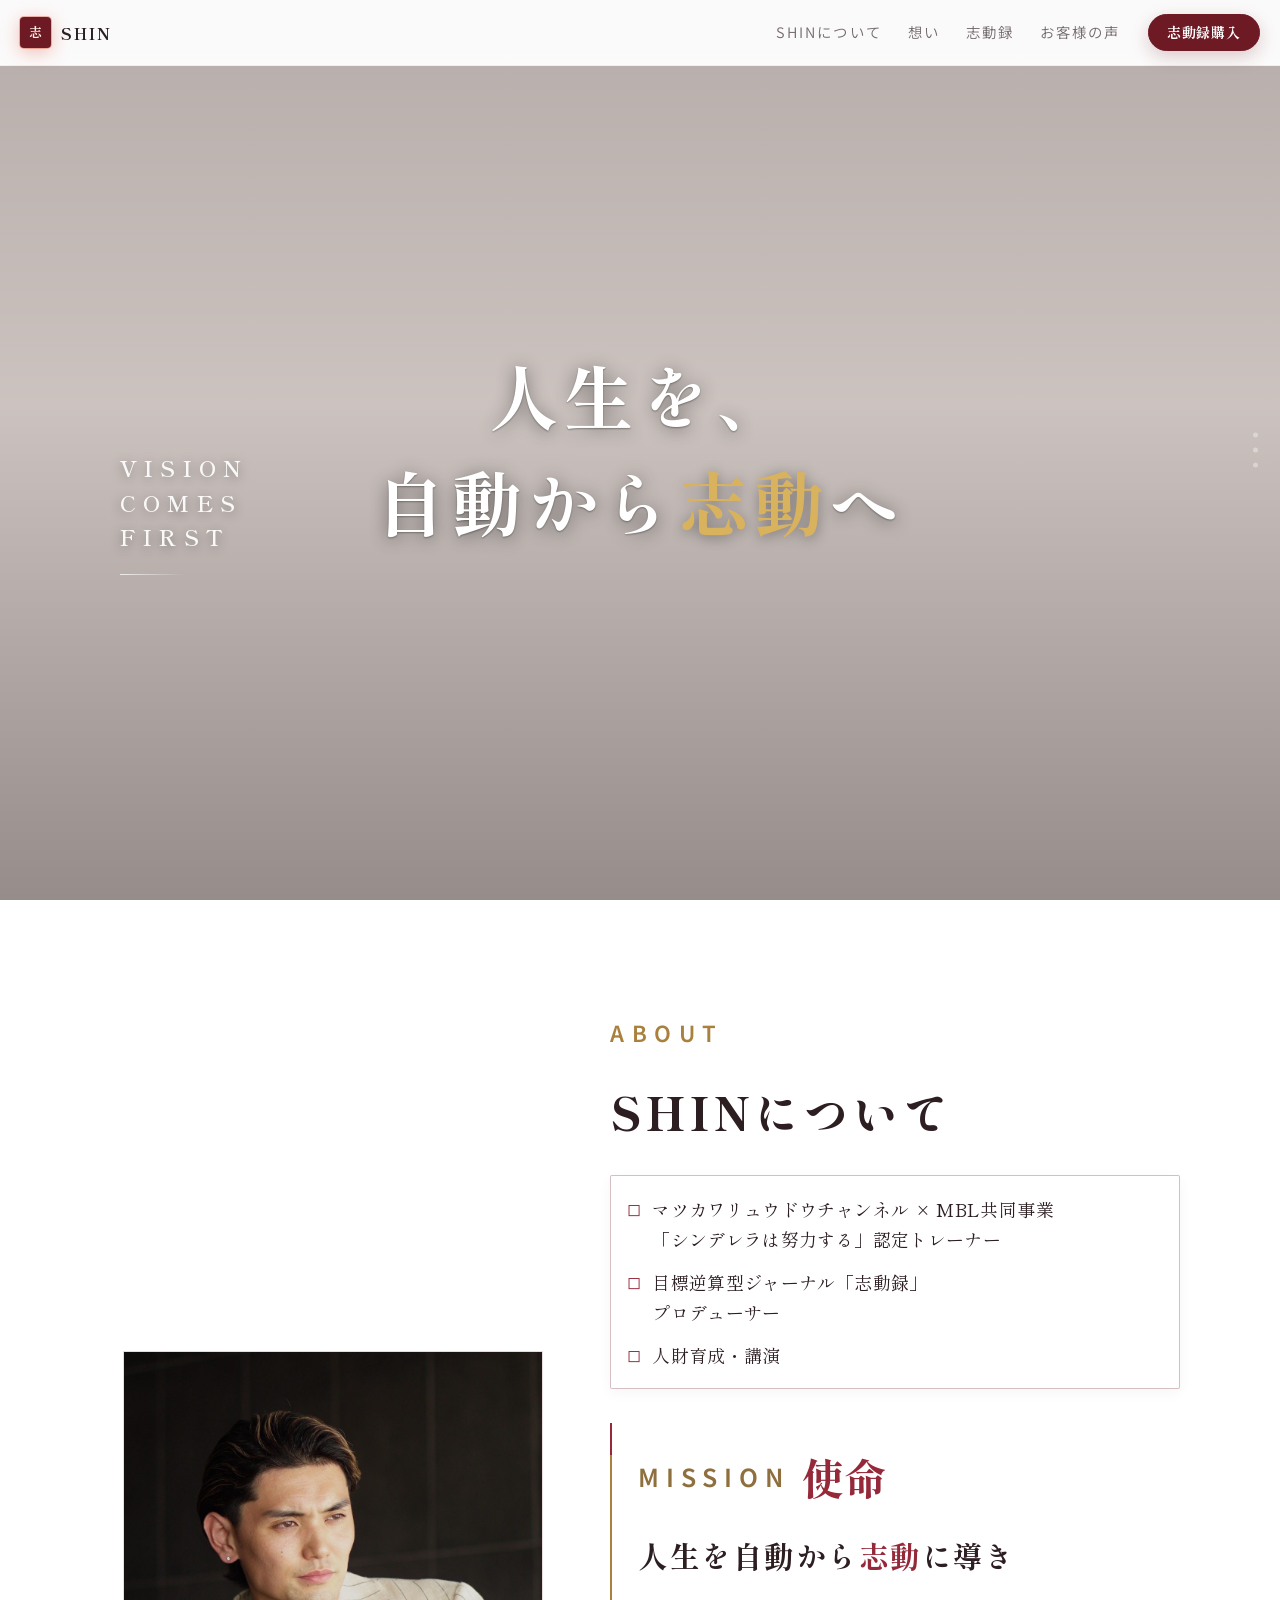
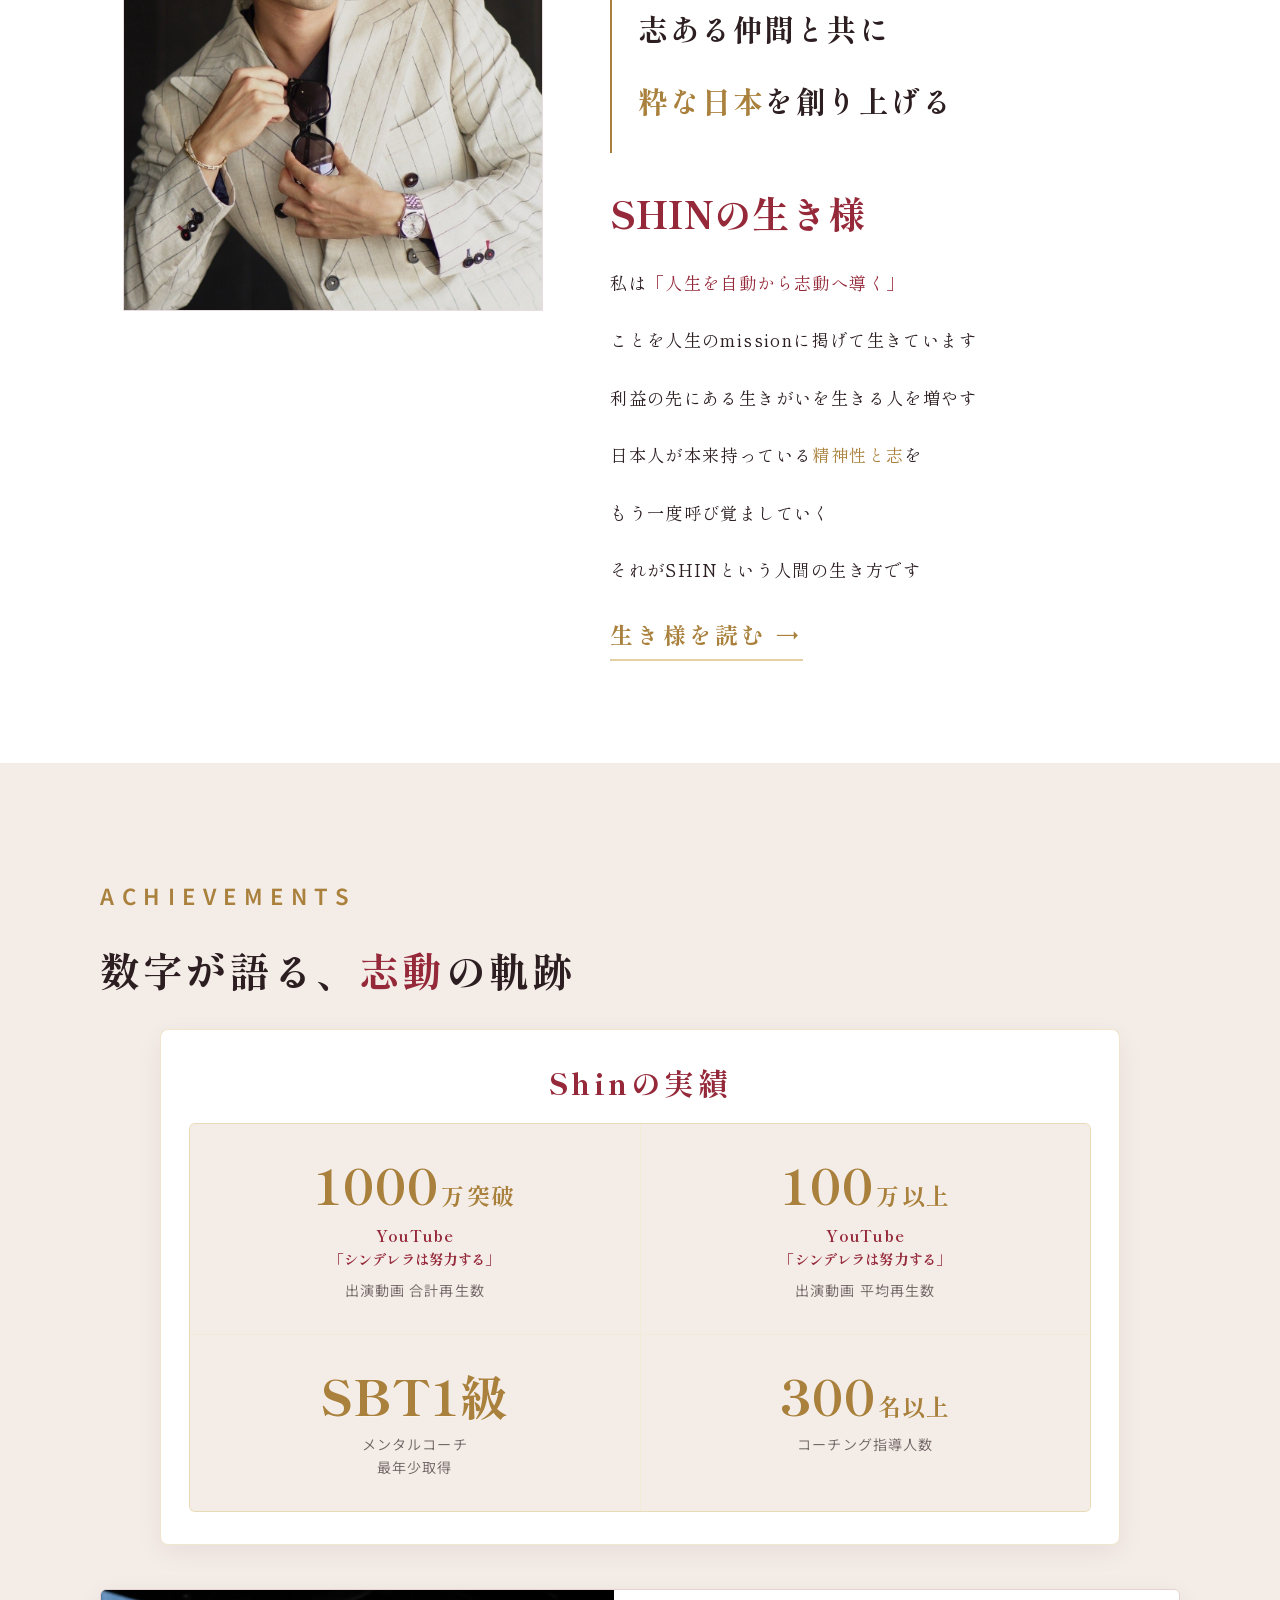
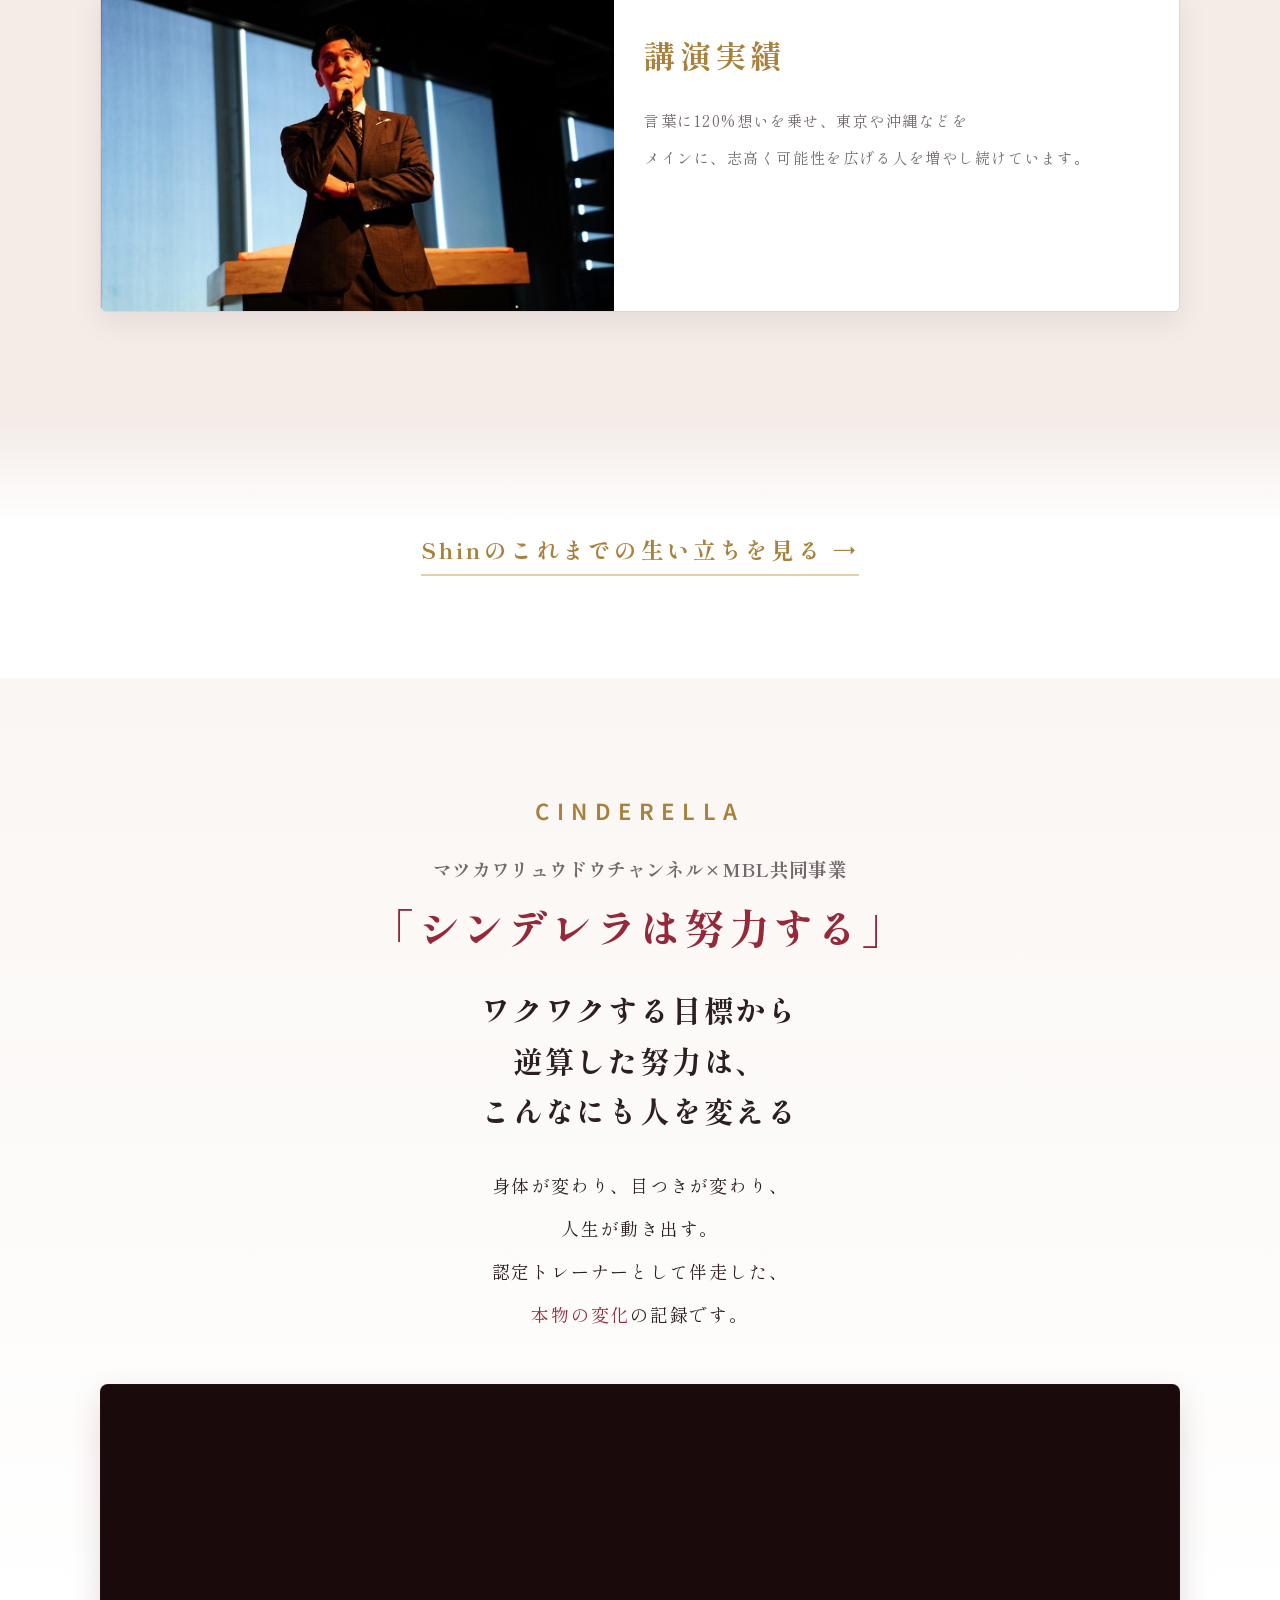
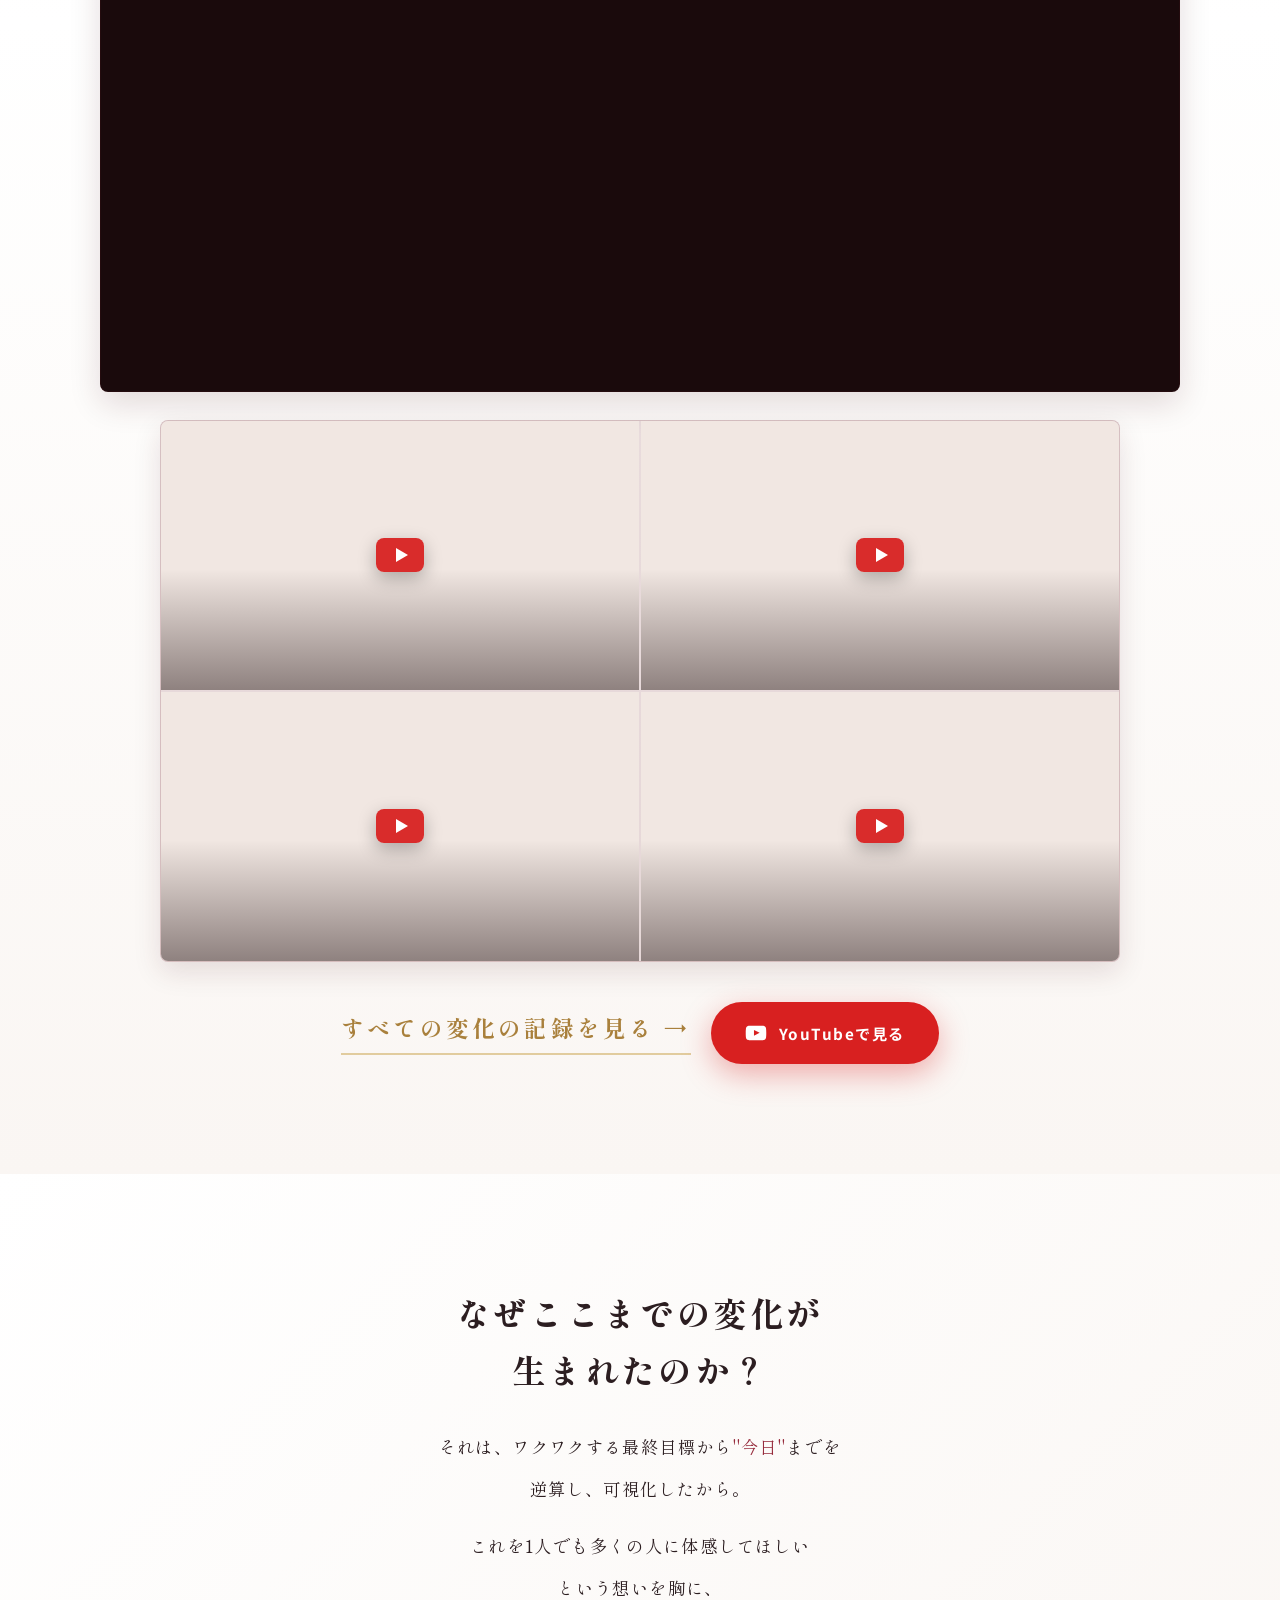
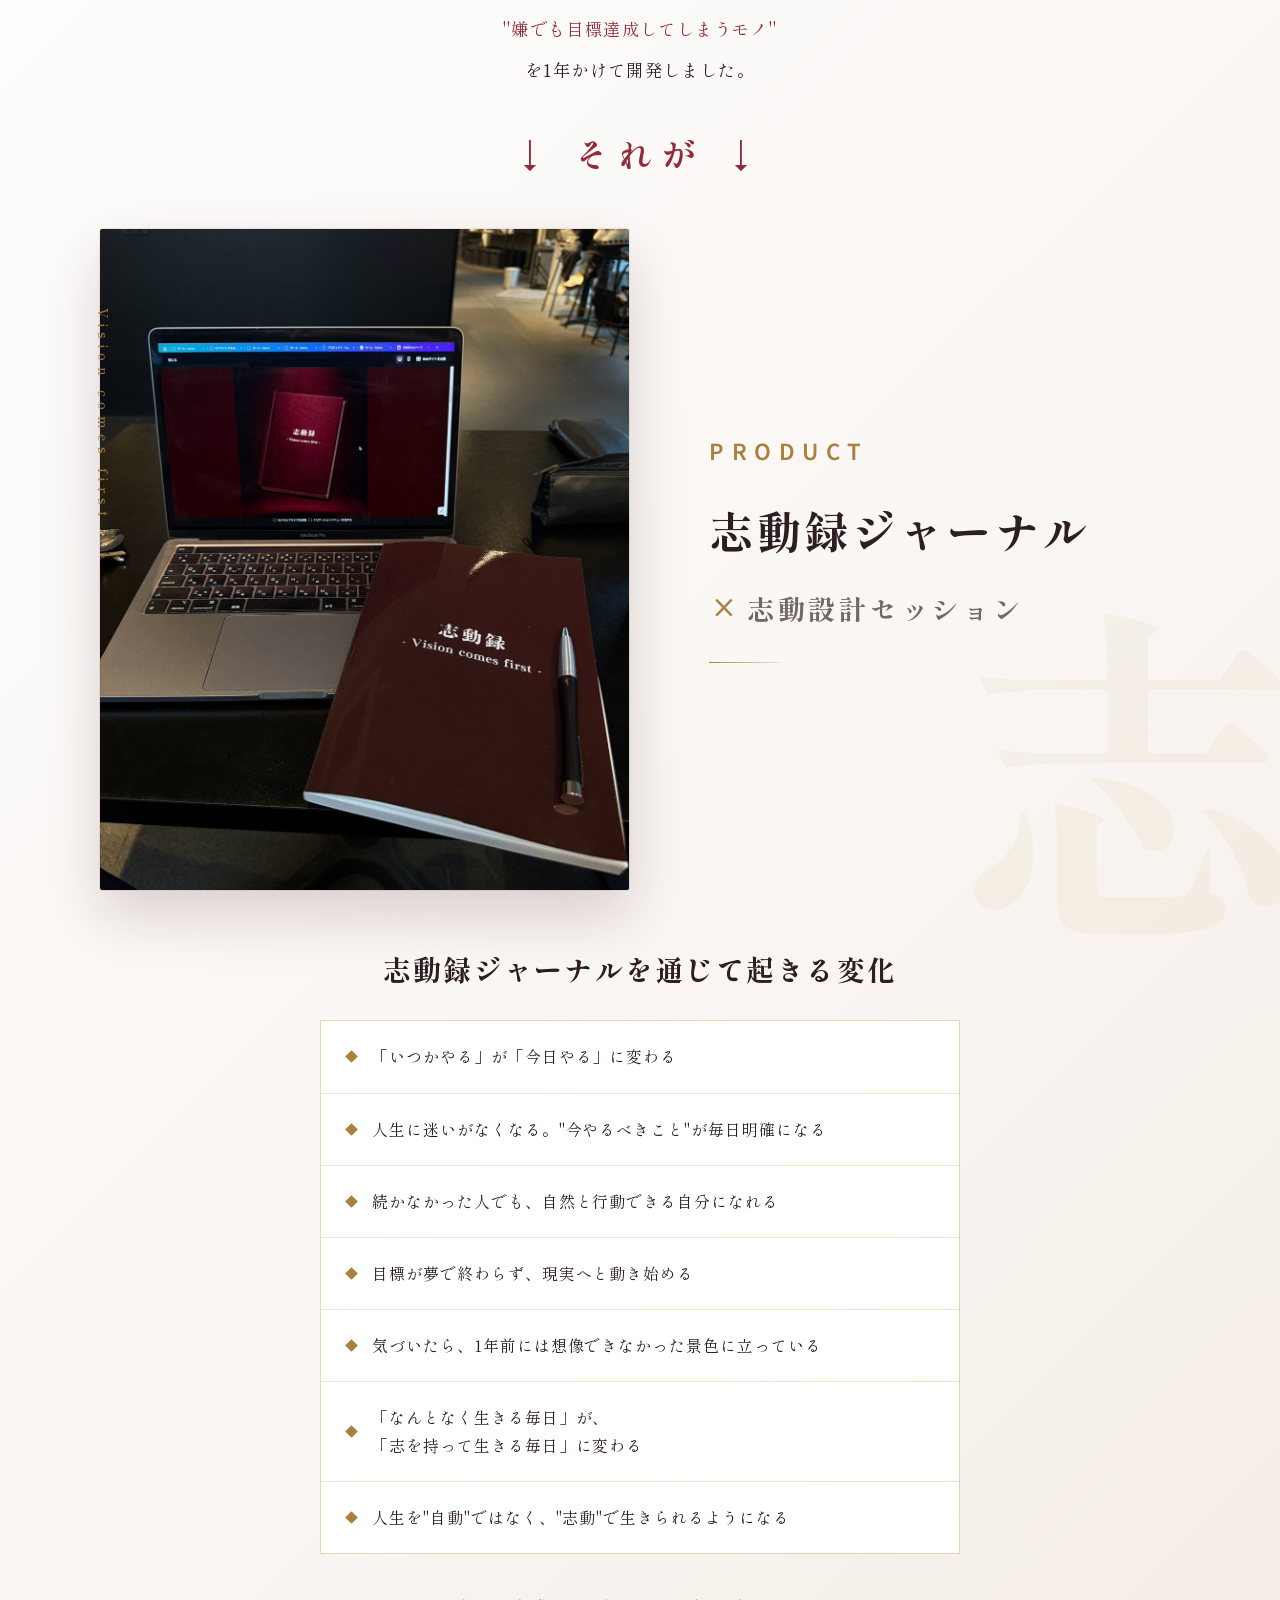
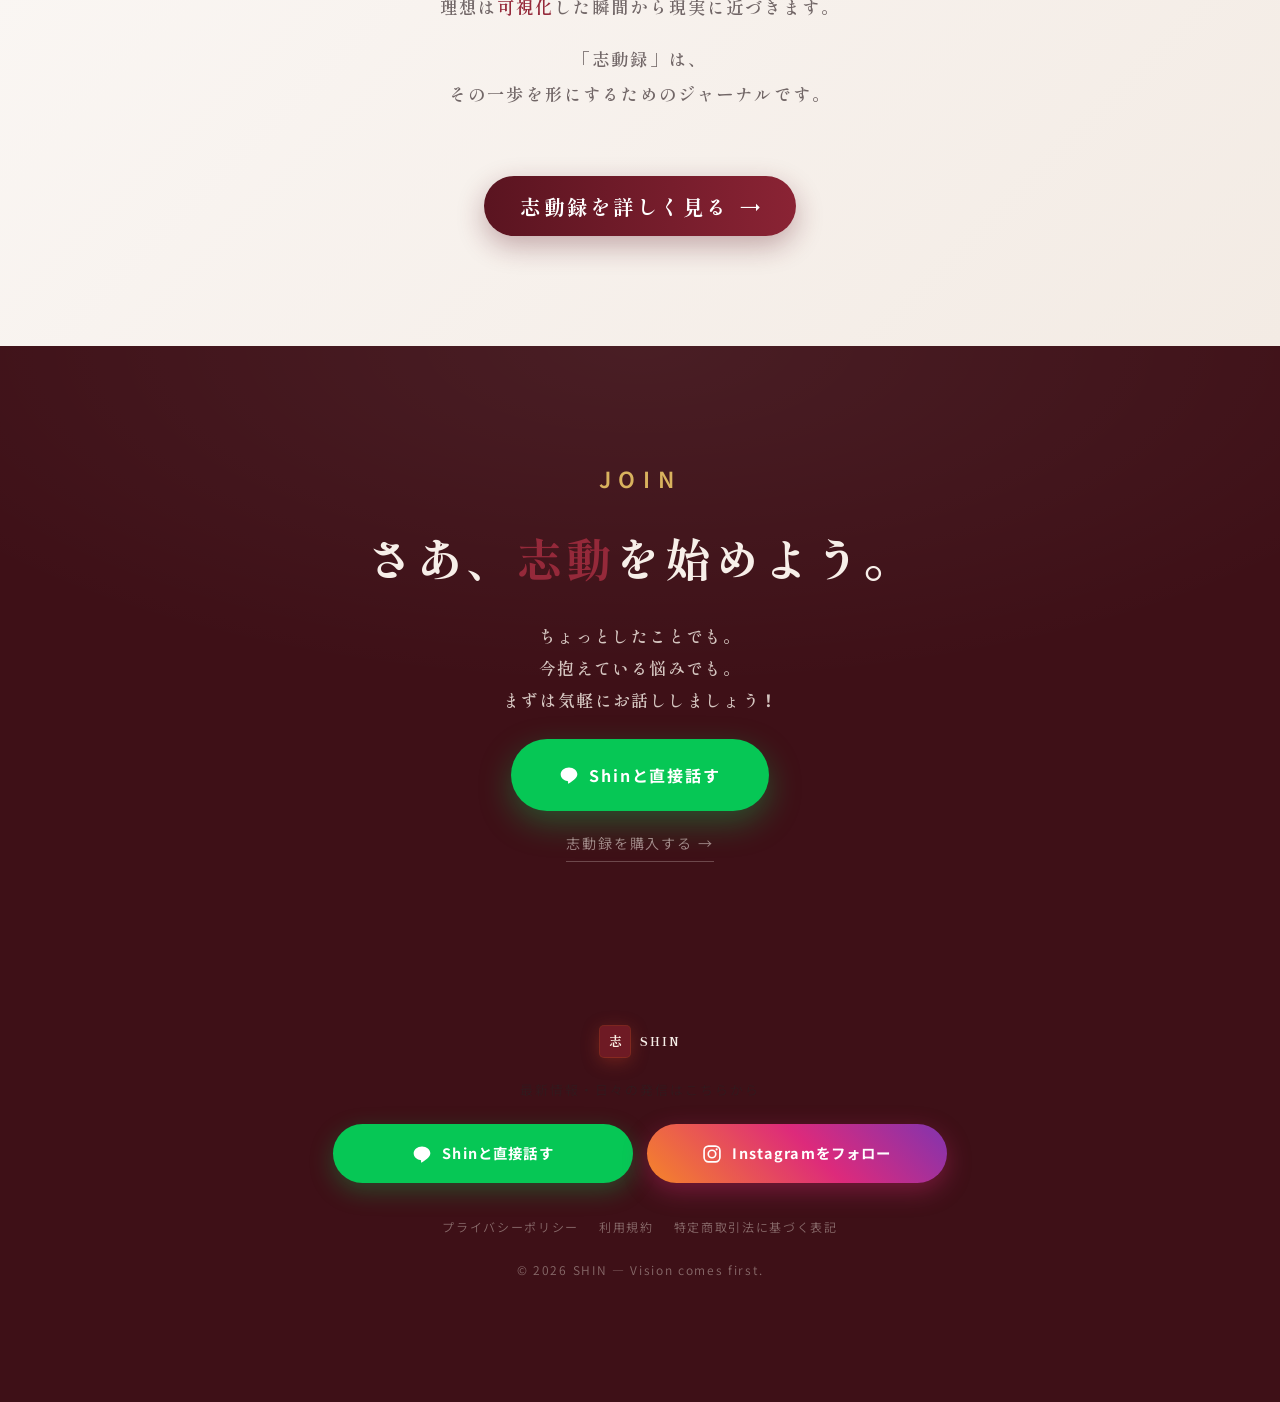
==== commit 4c7b8d21: "肩書きを企画代表トレーナーから認定トレーナーに更新する。 Co-authored-by: Cursor <cursoragent@cursor.com>" ====
--- a/index.html
+++ b/index.html
@@ -50,7 +50,7 @@
       <p class="eyebrow fx">ABOUT</p>
       <h2 class="fx">SHINについて</h2>
       <ul class="role-frames fx">
-        <li><span class="role-keep">マツカワリュウドウチャンネル × MBL共同事業</span><br>「シンデレラは努力する」企画代表トレーナー</li>
+        <li><span class="role-keep">マツカワリュウドウチャンネル × MBL共同事業</span><br>「シンデレラは努力する」認定トレーナー</li>
         <li>目標逆算型ジャーナル「志動録」<br>プロデューサー</li>
         <li>人財育成・講演</li>
       </ul>
@@ -125,7 +125,7 @@
       <p class="cin-collab fx">マツカワリュウドウチャンネル×MBL共同事業</p>
       <p class="cin-brand fx">「シンデレラは努力する」</p>
       <h2 class="fx">ワクワクする目標から<br>逆算した努力は、<br>こんなにも人を変える</h2>
-      <p class="mission-lead fx">身体が変わり、目つきが変わり、<br>人生が動き出す。<br>企画代表トレーナーとして伴走した、<br><em>本物の変化</em>の記録です。</p>
+      <p class="mission-lead fx">身体が変わり、目つきが変わり、<br>人生が動き出す。<br>認定トレーナーとして伴走した、<br><em>本物の変化</em>の記録です。</p>
     </div>
     <div class="cin-feature-vid fx">
       <iframe src="https://www.youtube.com/embed/j4NA0WEkACQ" title="シンデレラは努力する" allow="accelerometer; autoplay; clipboard-write; encrypted-media; gyroscope; picture-in-picture; web-share" allowfullscreen loading="lazy"></iframe>
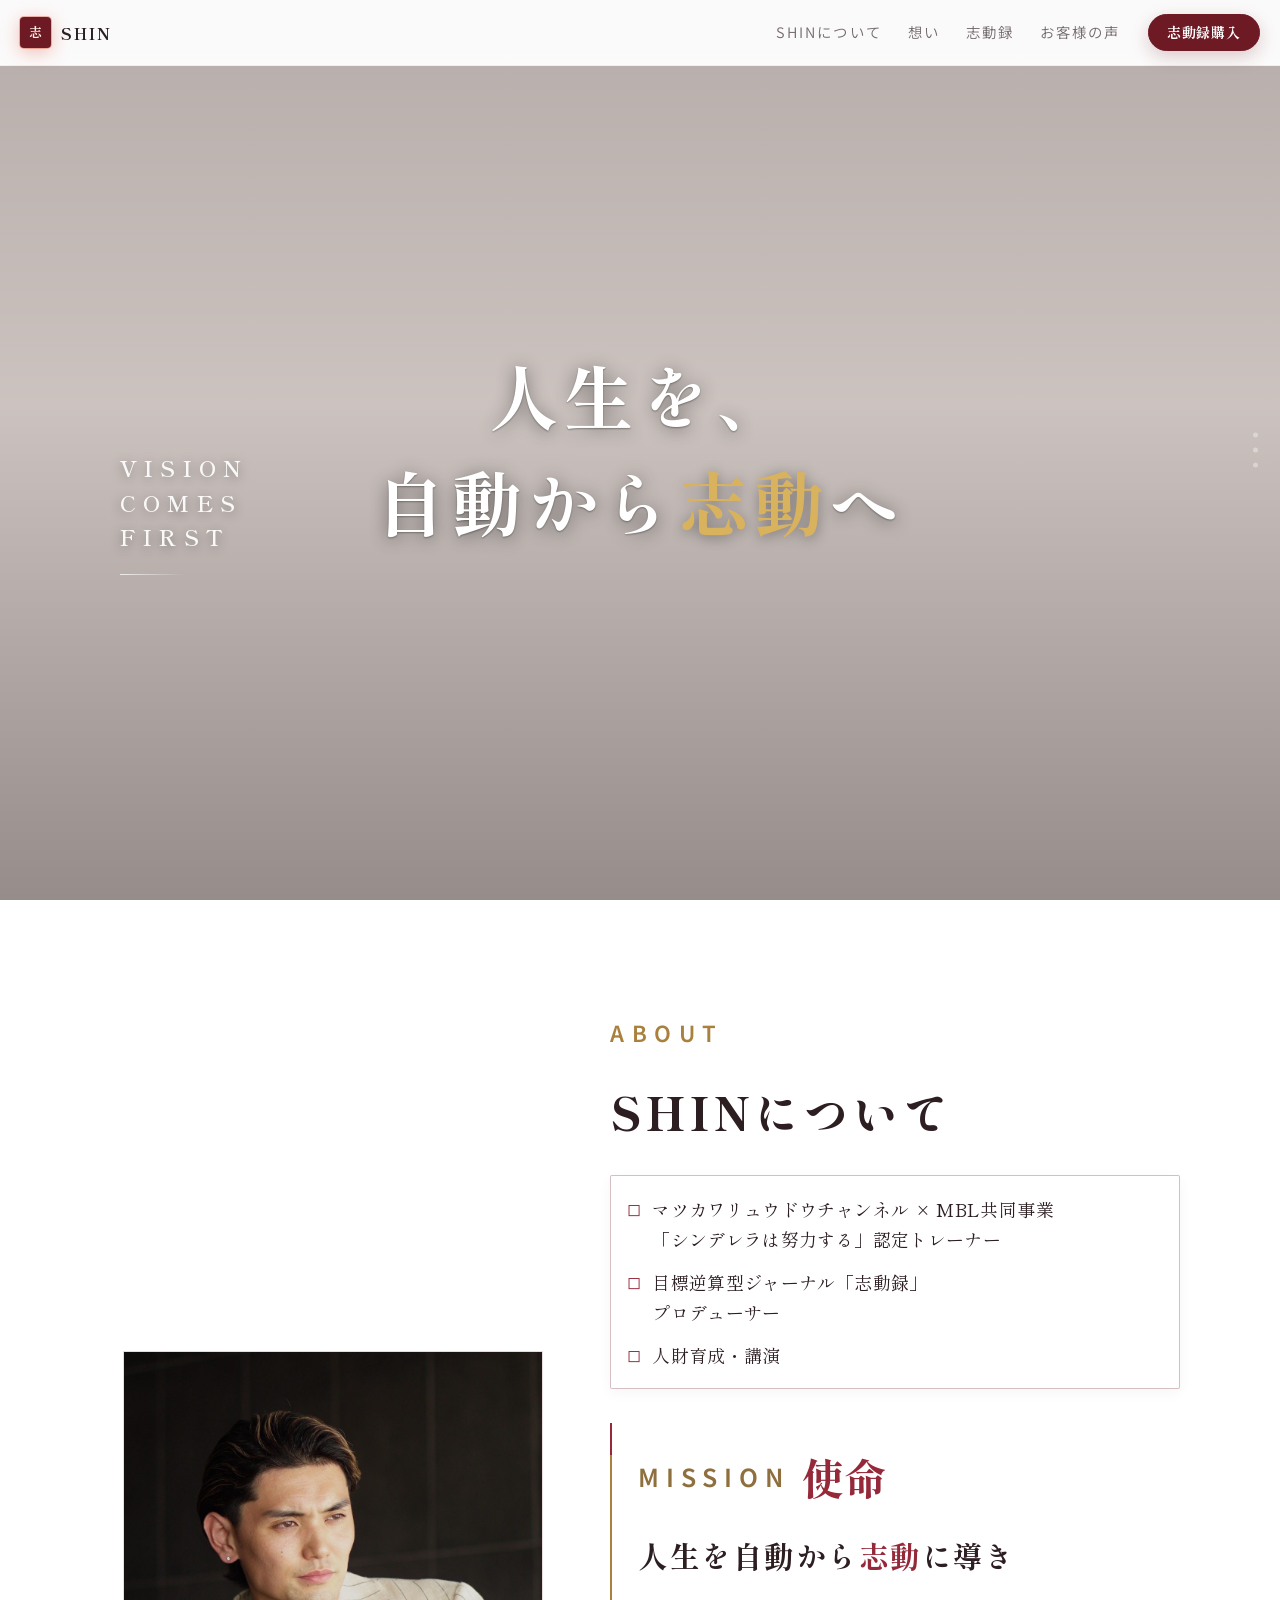
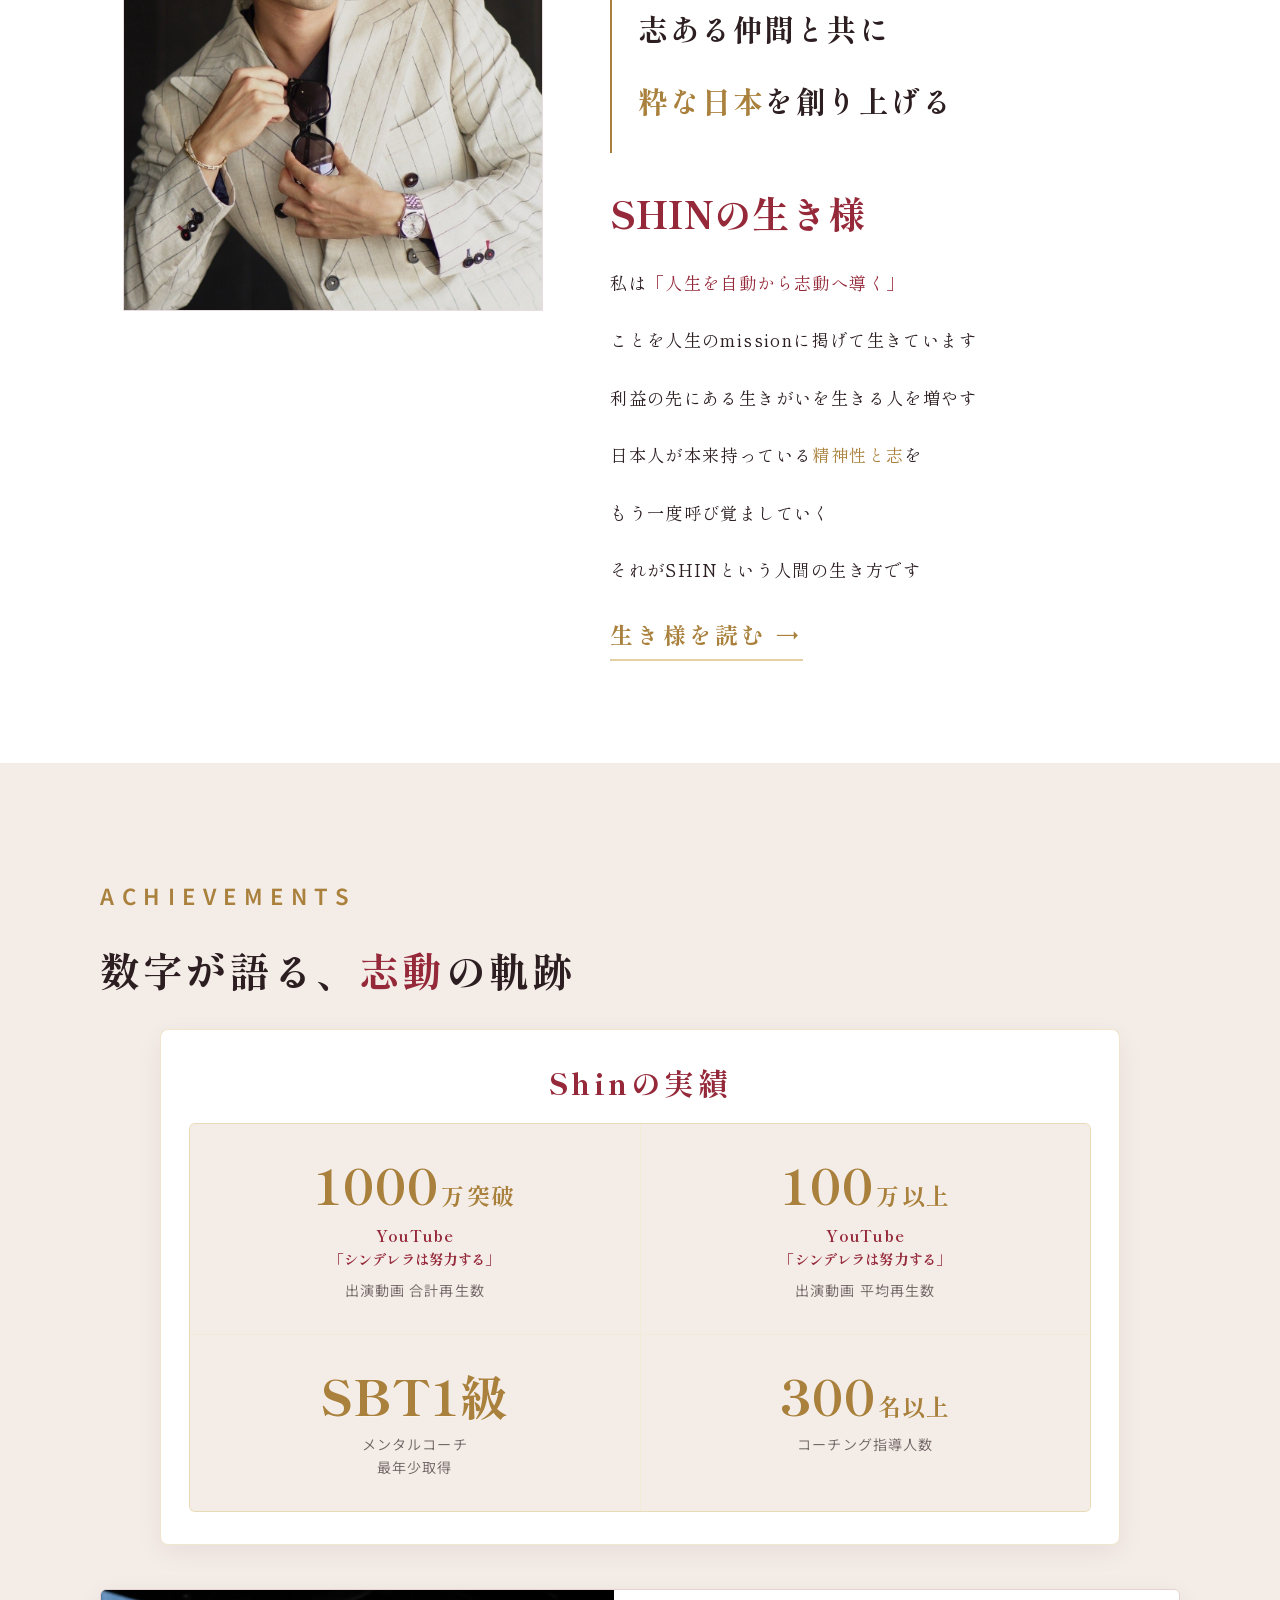
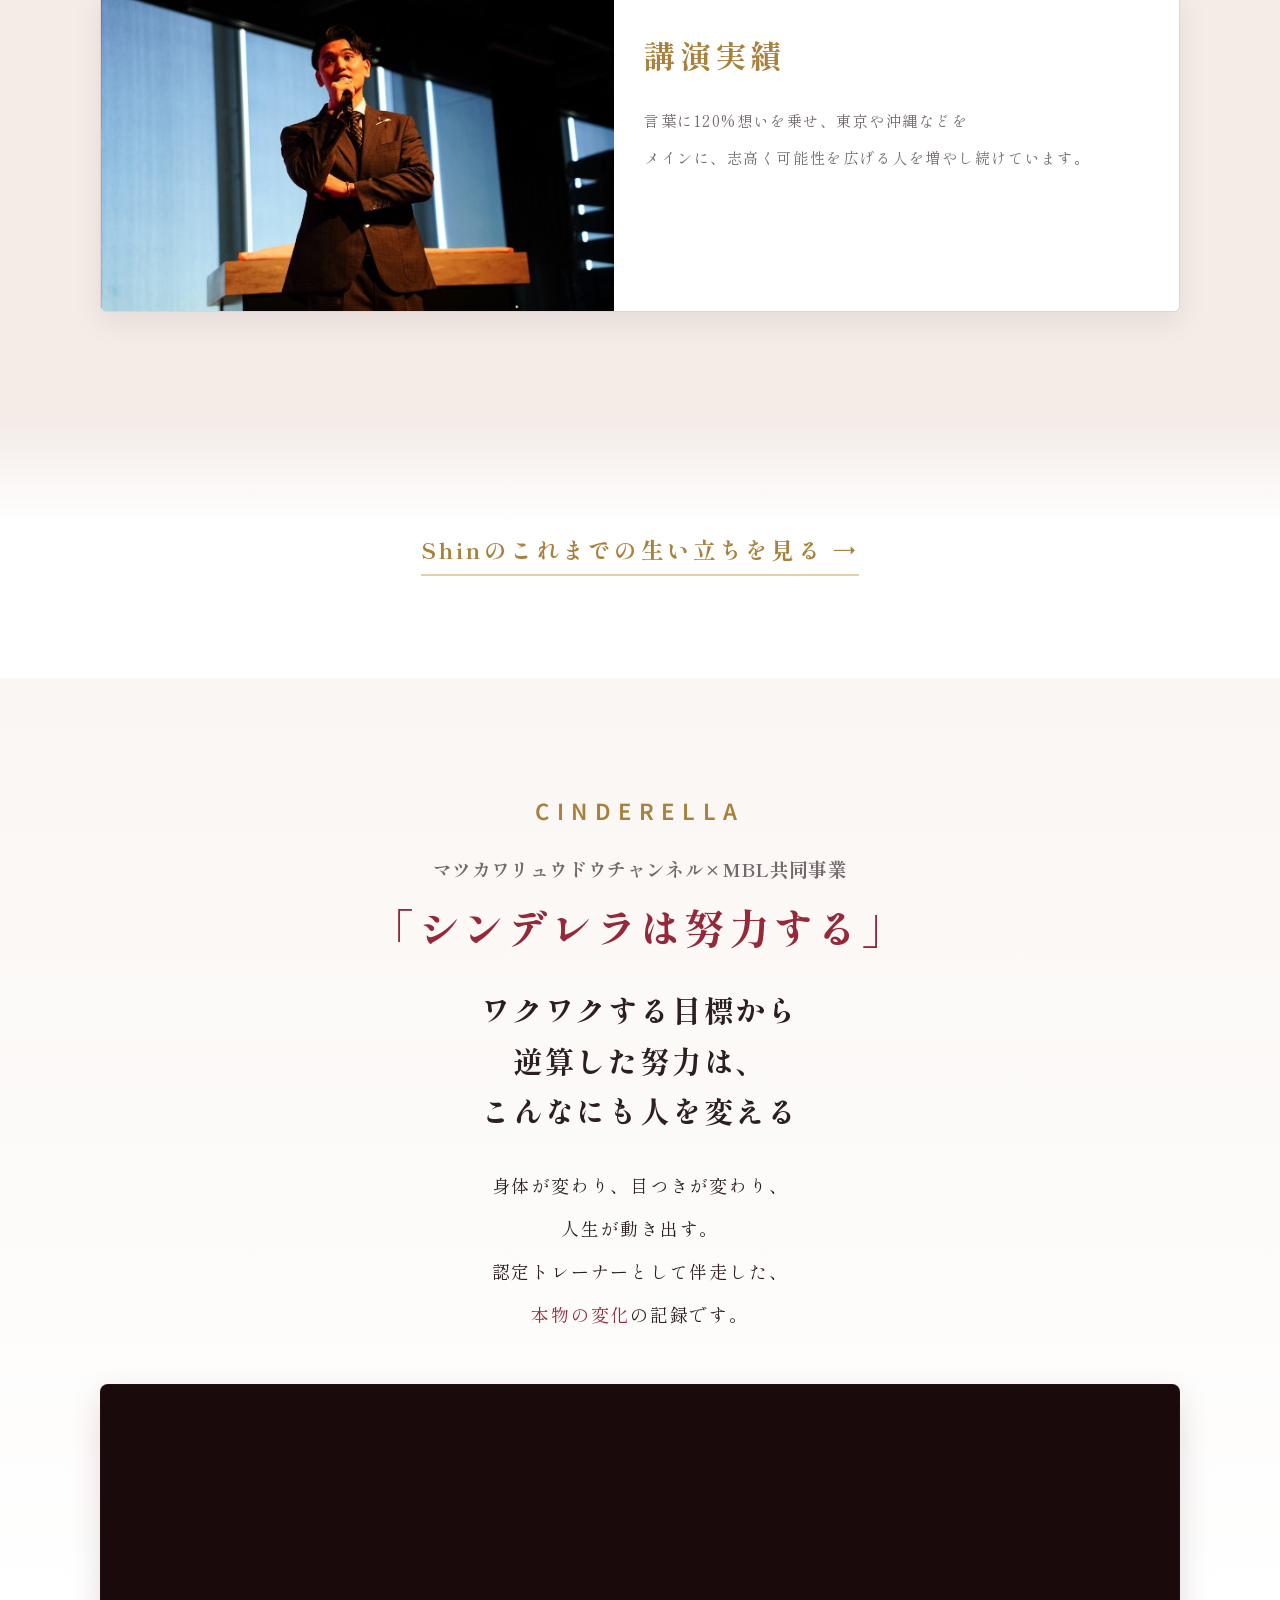
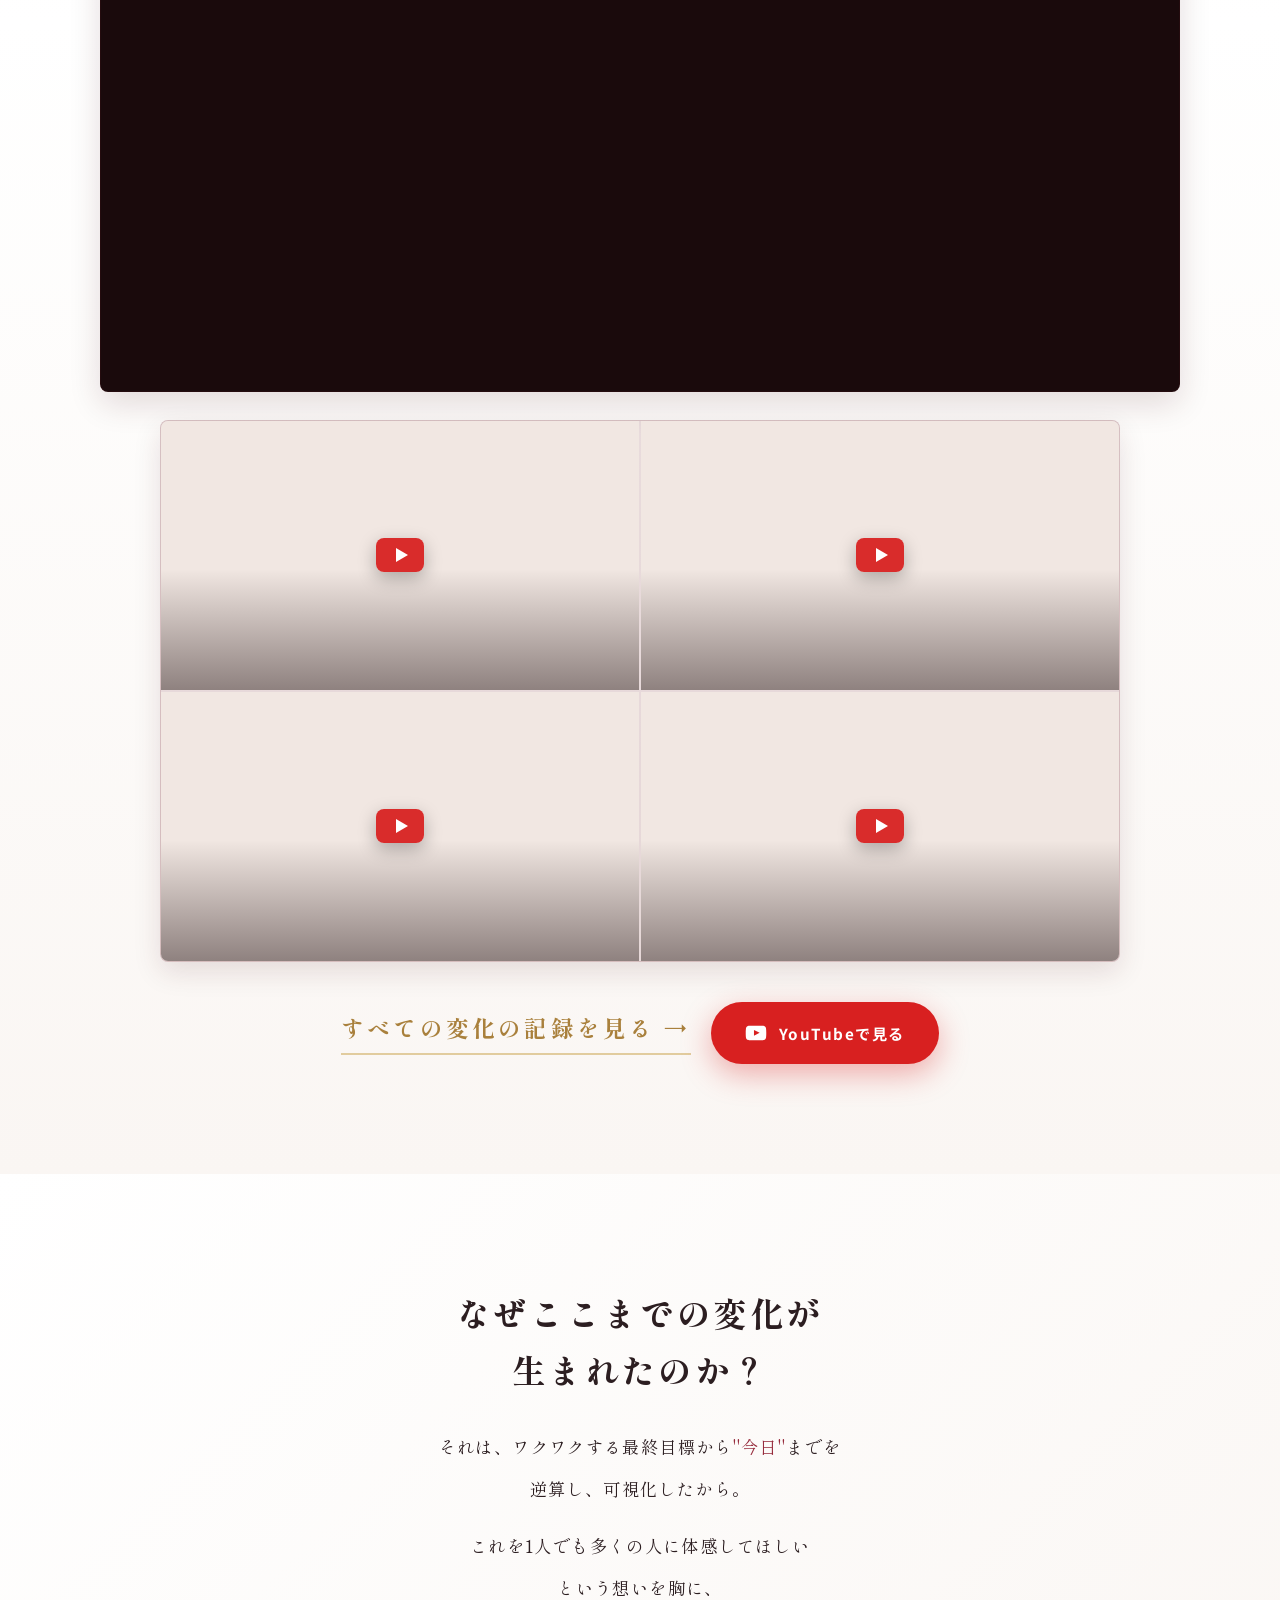
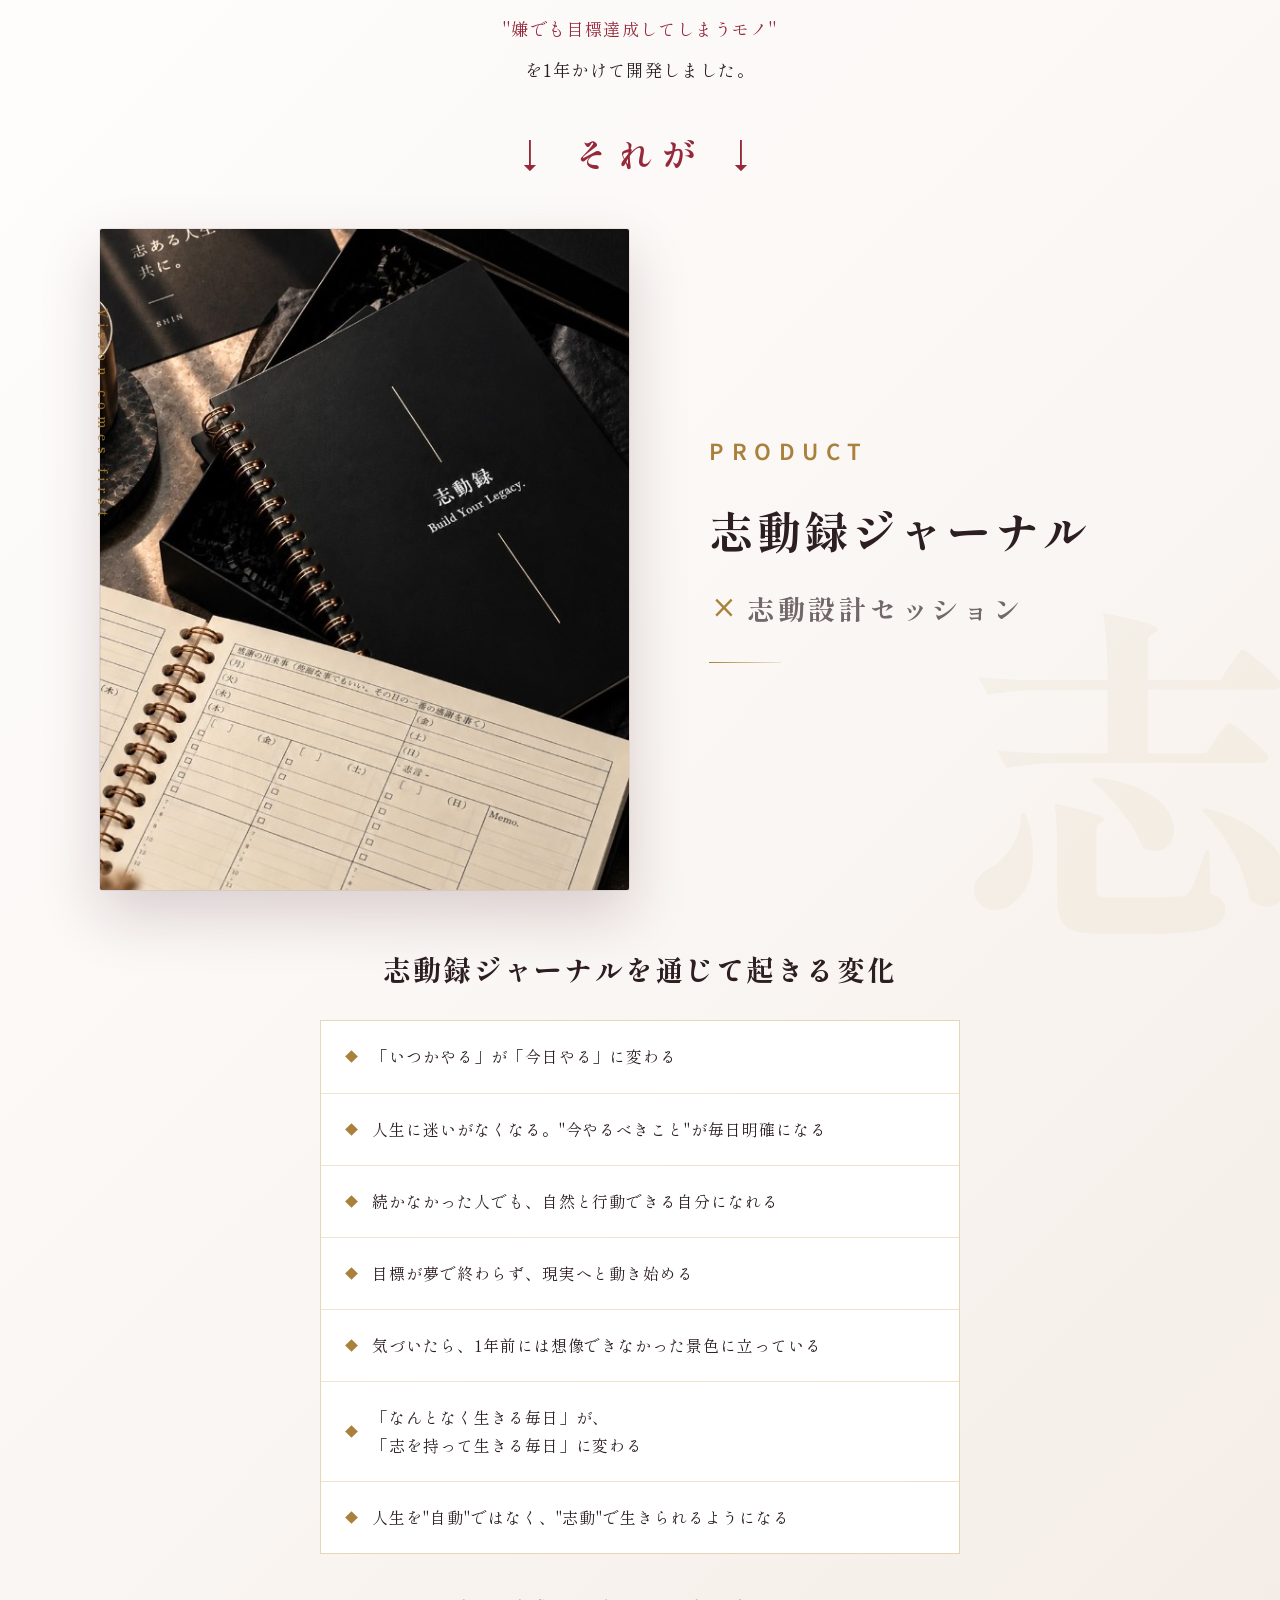
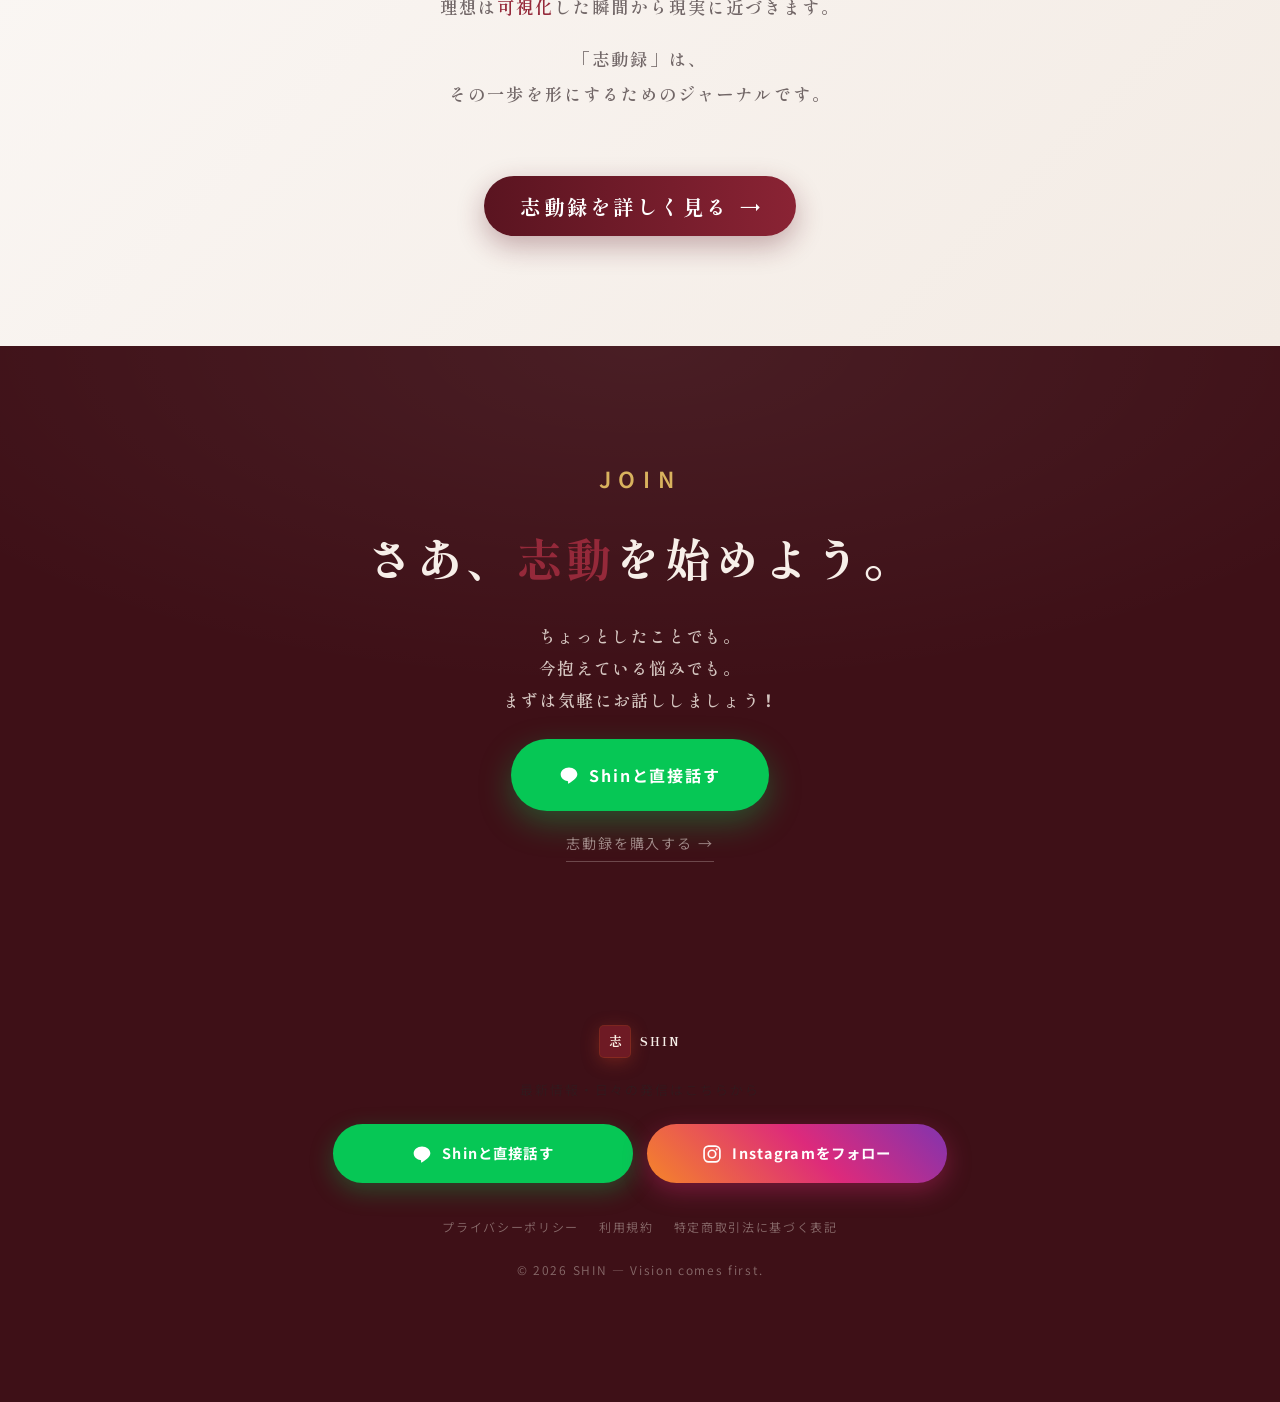
==== commit e5b4698f: "トップのPRODUCT写真を黒の志動録の商品写真に変更する。 Co-authored-by: Cursor <cursoragent@cursor.com>" ====
--- a/index.html
+++ b/index.html
@@ -5,6 +5,24 @@
 <meta name="viewport" content="width=device-width, initial-scale=1.0">
 <title>SHIN Official Website｜人生を、自動から志動へ。</title>
 <meta name="description" content="人生を、自動から志動に導き、志ある仲間と粋な日本を創り上げる。">
+<link rel="icon" href="/favicon.ico" sizes="any">
+<link rel="icon" type="image/png" sizes="48x48" href="/favicon-48.png">
+<link rel="icon" type="image/png" sizes="192x192" href="/icon-192.png">
+<link rel="apple-touch-icon" href="/apple-touch-icon.png">
+<link rel="canonical" href="https://shin-official-site.vercel.app/">
+<meta property="og:site_name" content="SHIN">
+<meta property="og:type" content="website">
+<meta property="og:title" content="SHIN Official Website｜人生を、自動から志動へ。">
+<meta property="og:description" content="人生を、自動から志動に導き、志ある仲間と粋な日本を創り上げる。">
+<meta property="og:url" content="https://shin-official-site.vercel.app/">
+<meta property="og:image" content="https://shin-official-site.vercel.app/img/og-shin.jpg">
+<meta property="og:image:width" content="1200">
+<meta property="og:image:height" content="630">
+<meta name="twitter:card" content="summary_large_image">
+<meta name="twitter:image" content="https://shin-official-site.vercel.app/img/og-shin.jpg">
+<script type="application/ld+json">
+{"@context":"https://schema.org","@type":"WebSite","name":"SHIN","alternateName":["SHIN Official Website","志動録"],"url":"https://shin-official-site.vercel.app/"}
+</script>
 <link rel="preconnect" href="https://fonts.googleapis.com">
 <link rel="preconnect" href="https://fonts.gstatic.com" crossorigin>
 <link href="https://fonts.googleapis.com/css2?family=Shippori+Mincho:wght@500;600;700;800&family=Noto+Sans+JP:wght@350;400;500;700&display=swap" rel="stylesheet">
@@ -150,7 +168,7 @@
     </div>
     <div class="product-showcase">
       <div class="product-visual fx">
-        <div class="product-photo" style="background-image:url(img/journal_desk.jpg)"></div>
+        <div class="product-photo" style="background-image:url(img/journal_product.jpg);background-position:center 34%"></div>
         <span class="product-tag" aria-hidden="true">Vision comes first</span>
       </div>
       <div class="product-copy">
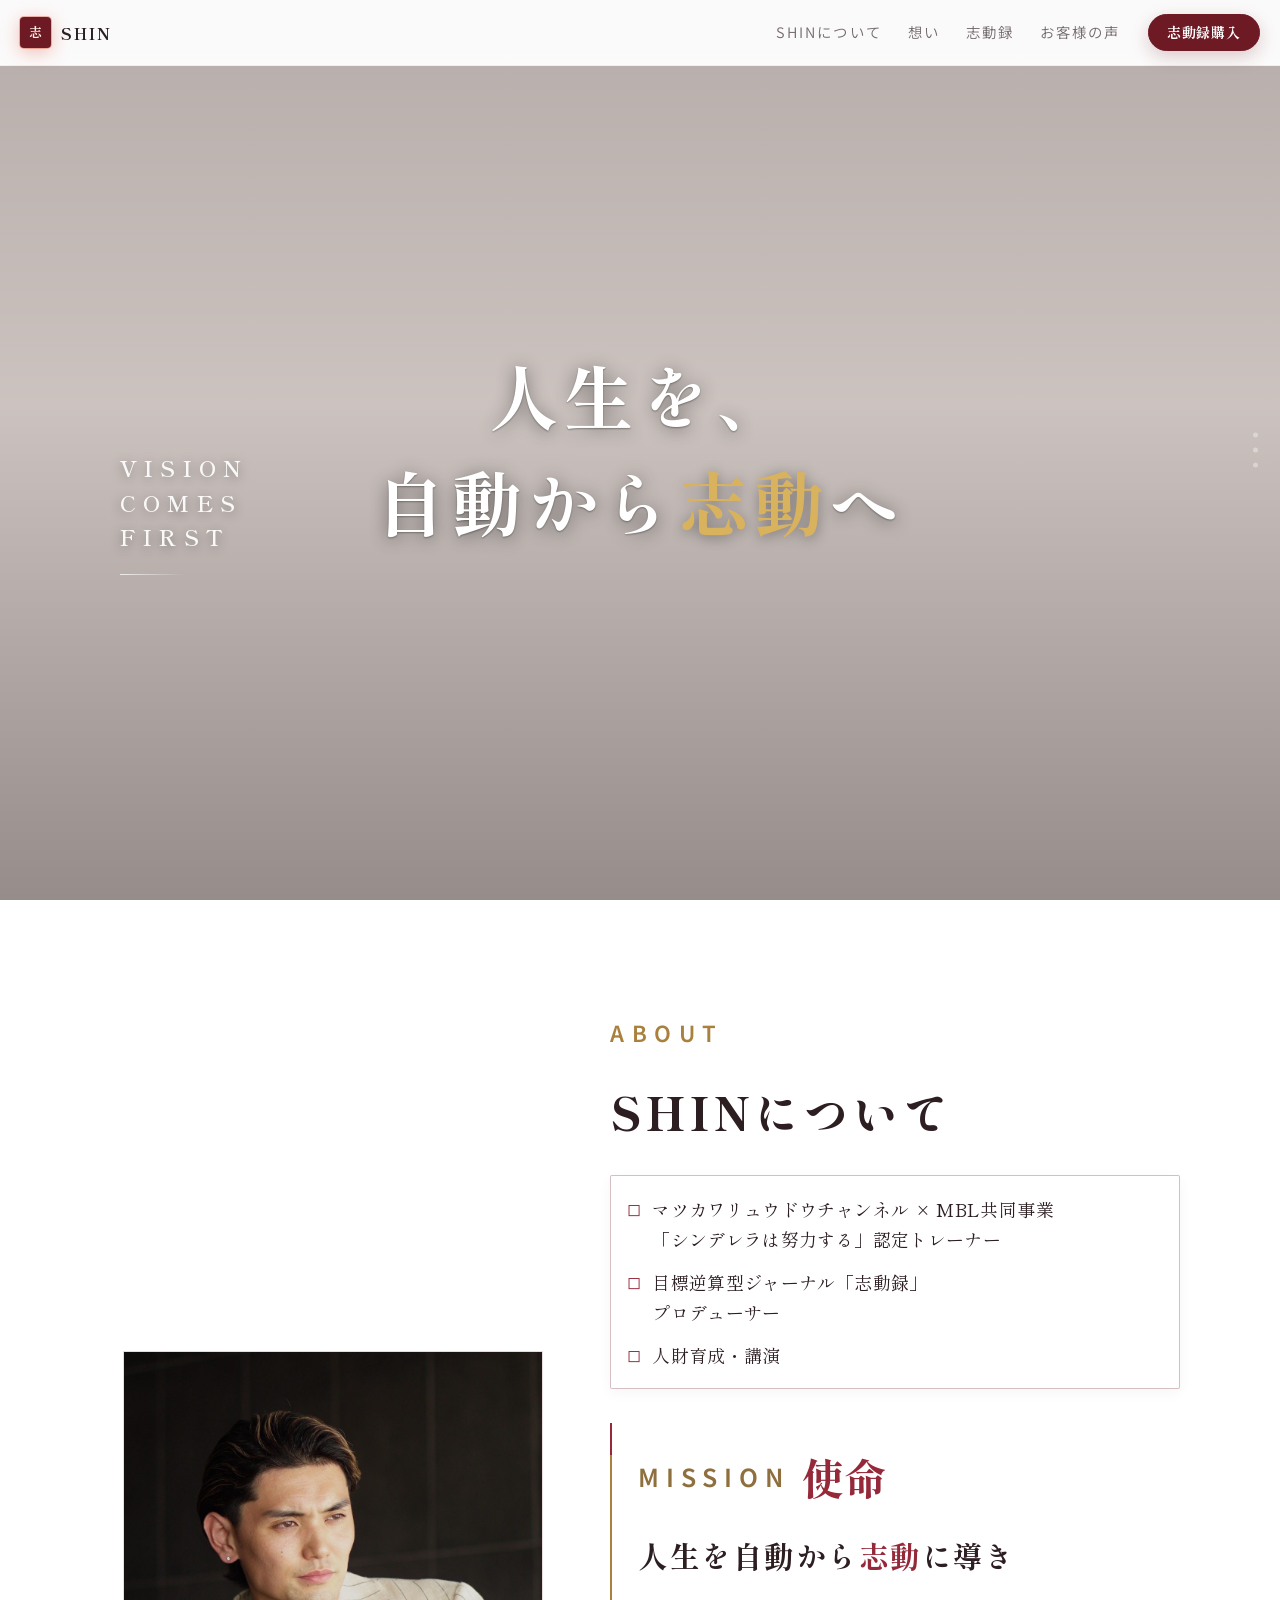
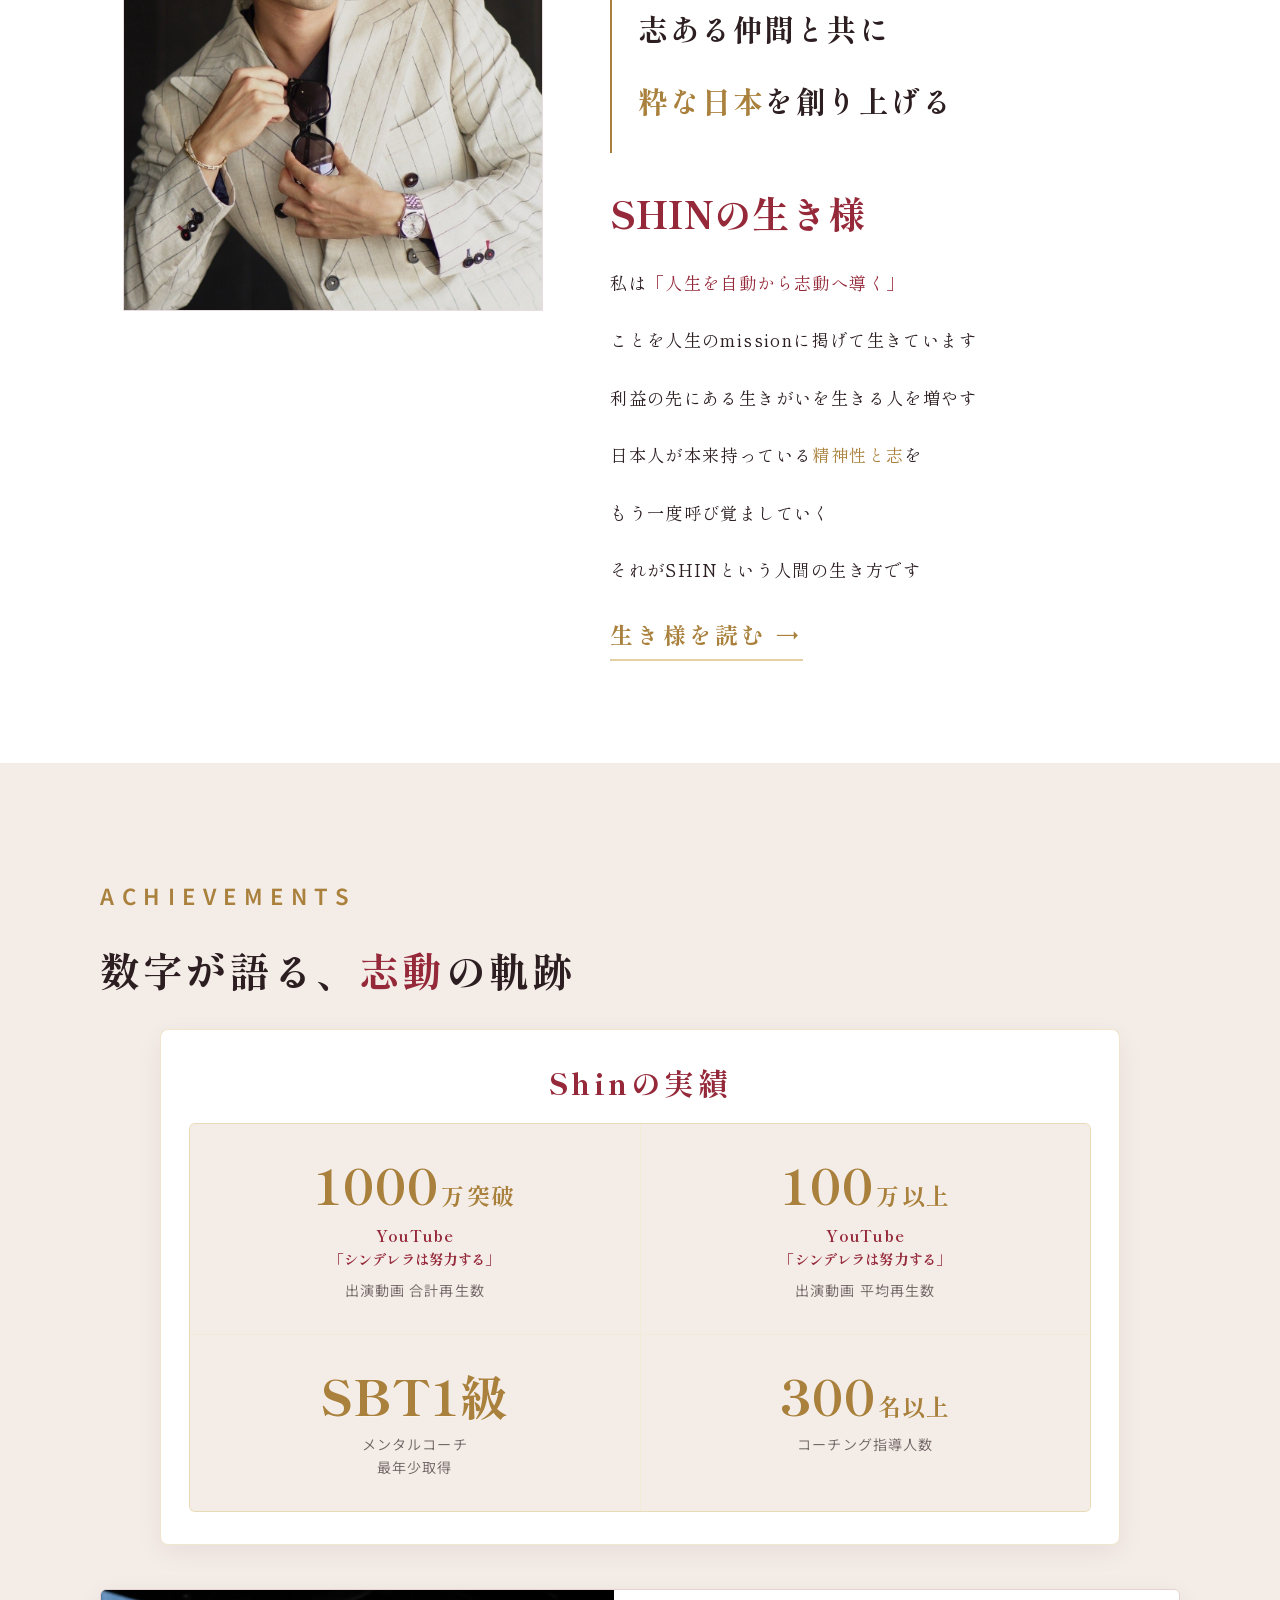
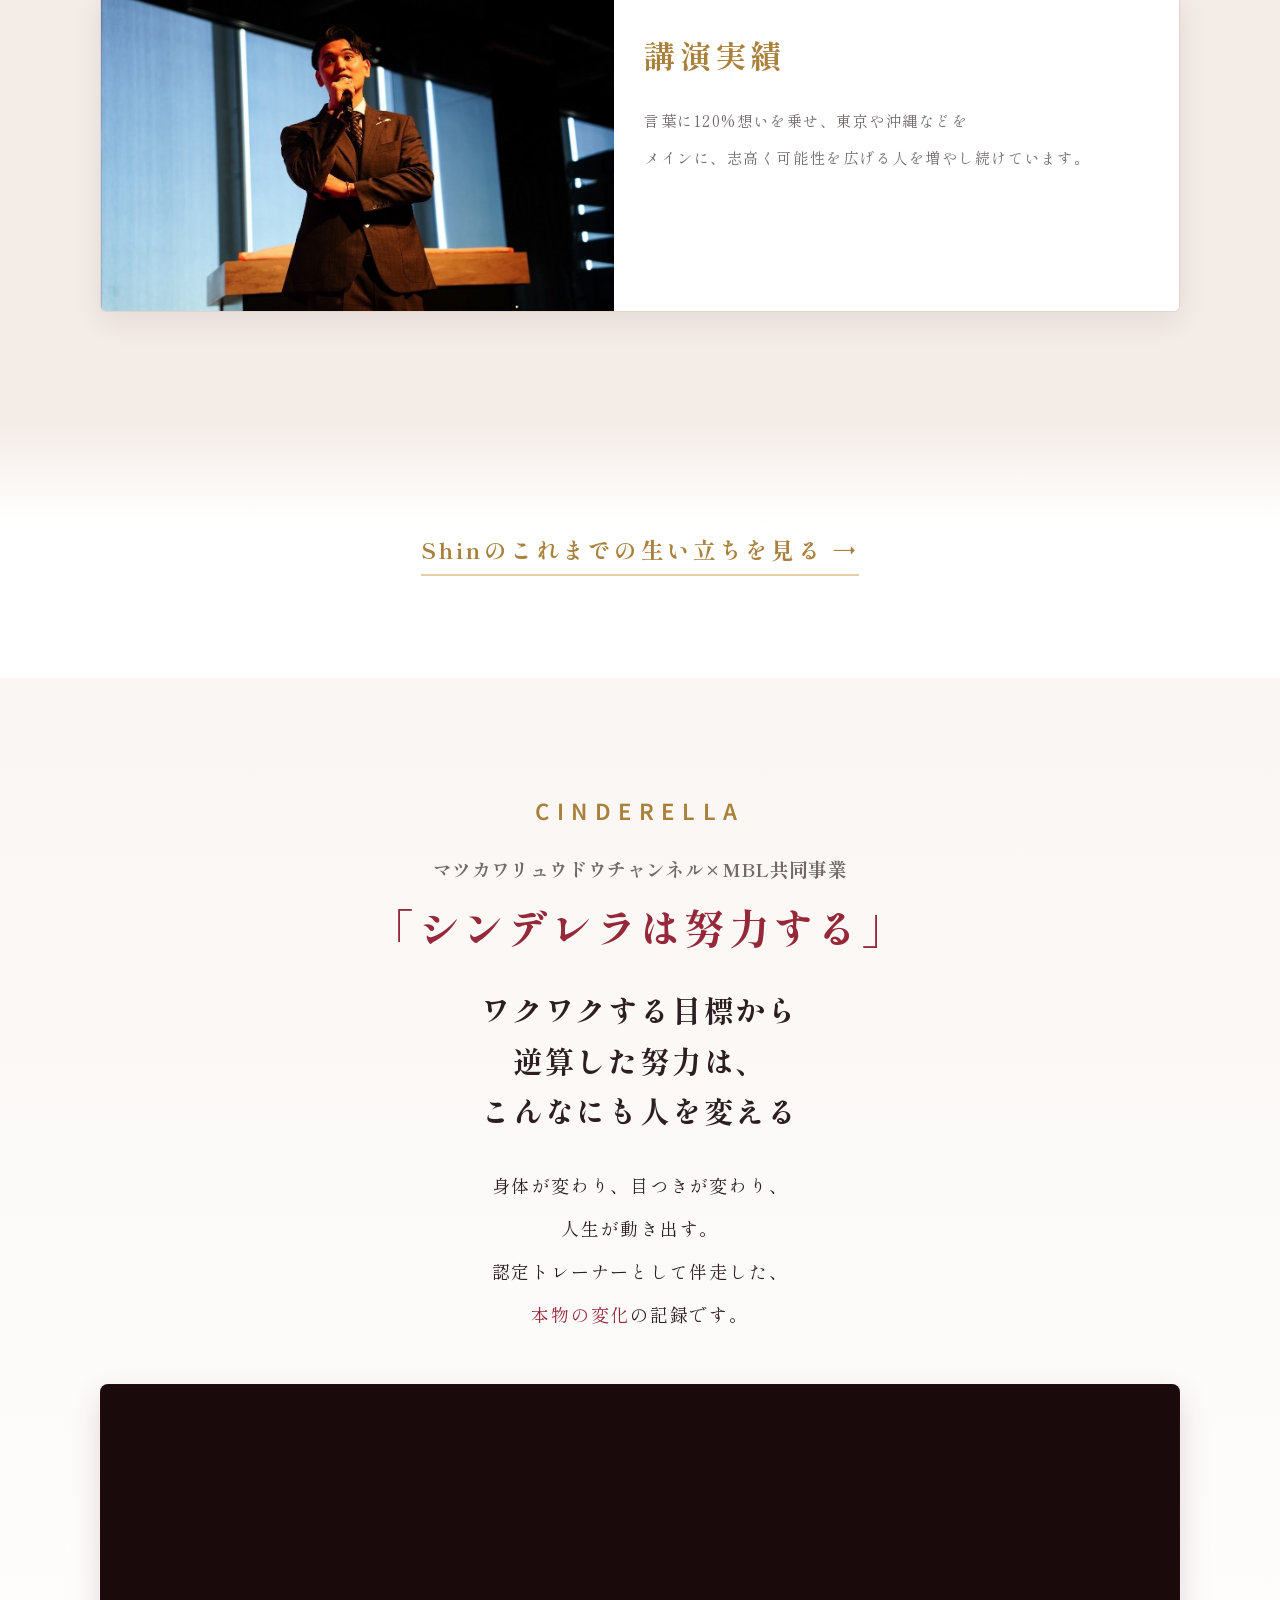
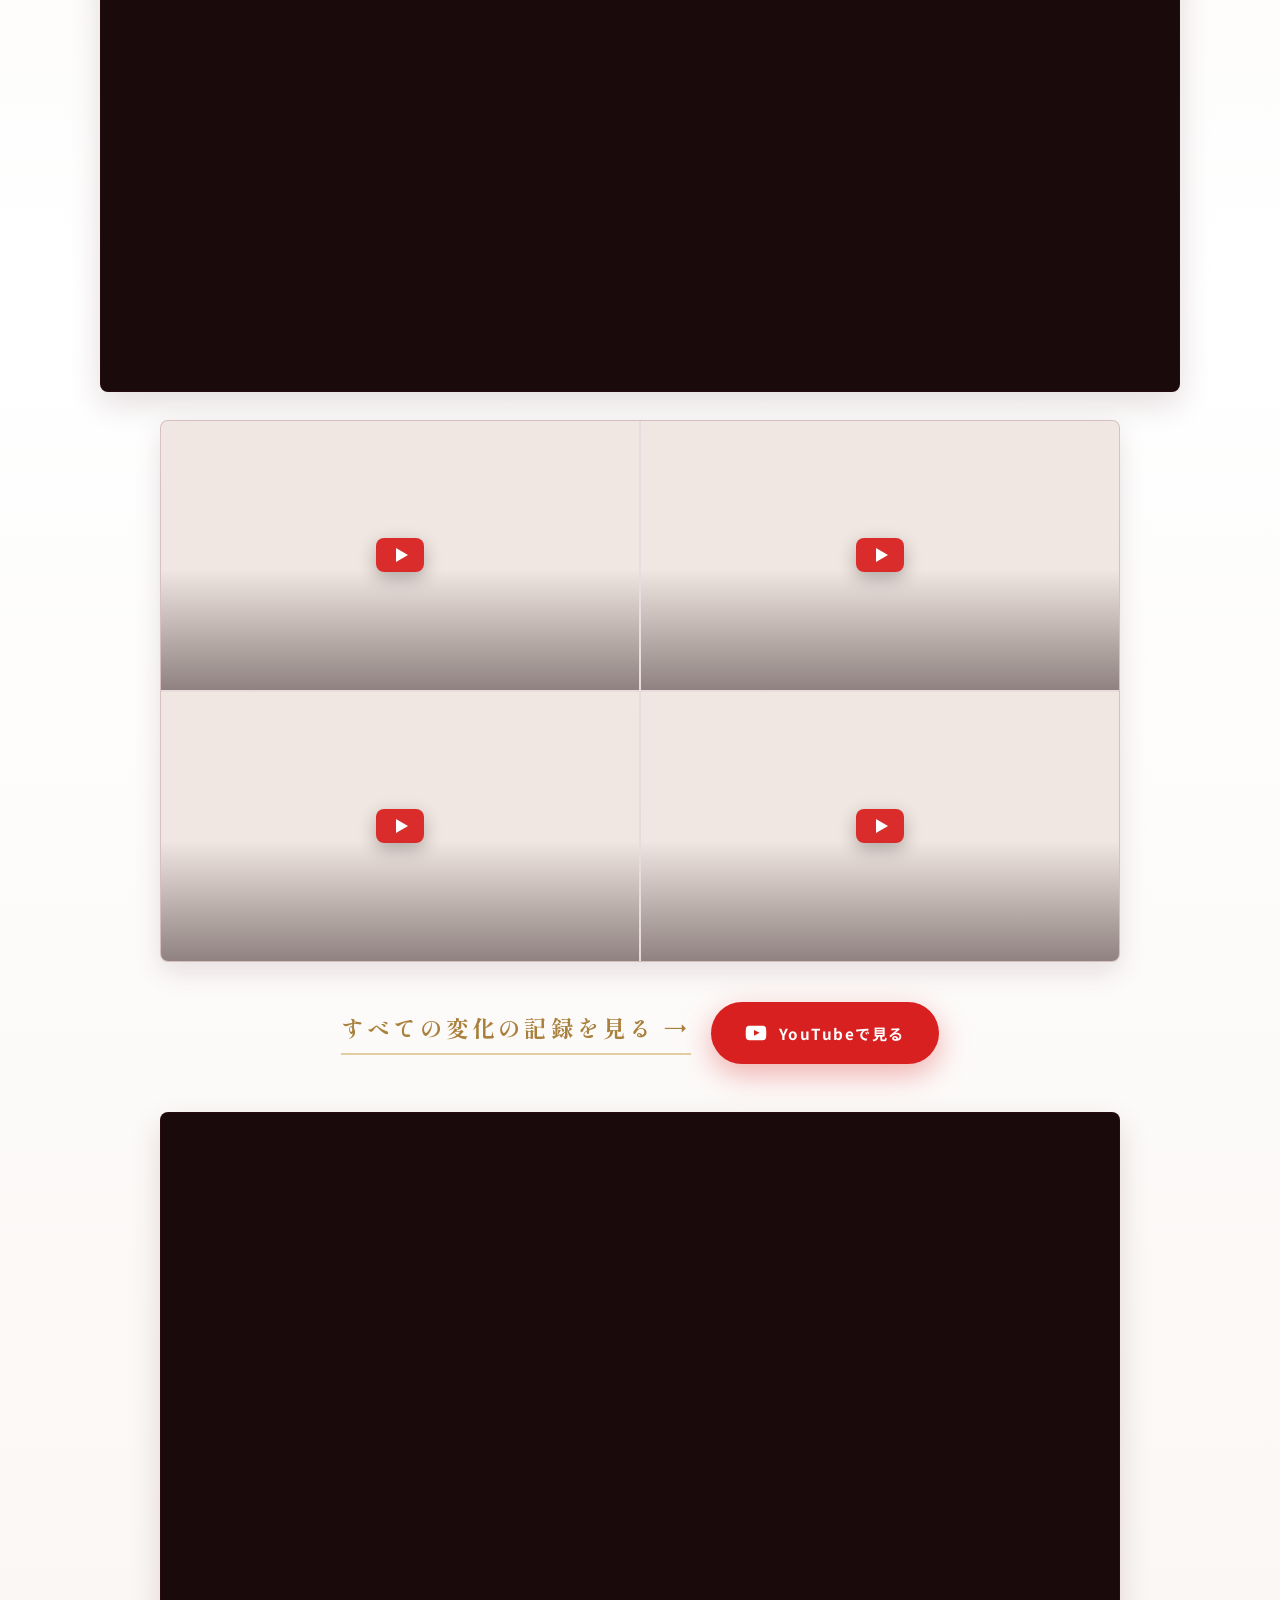
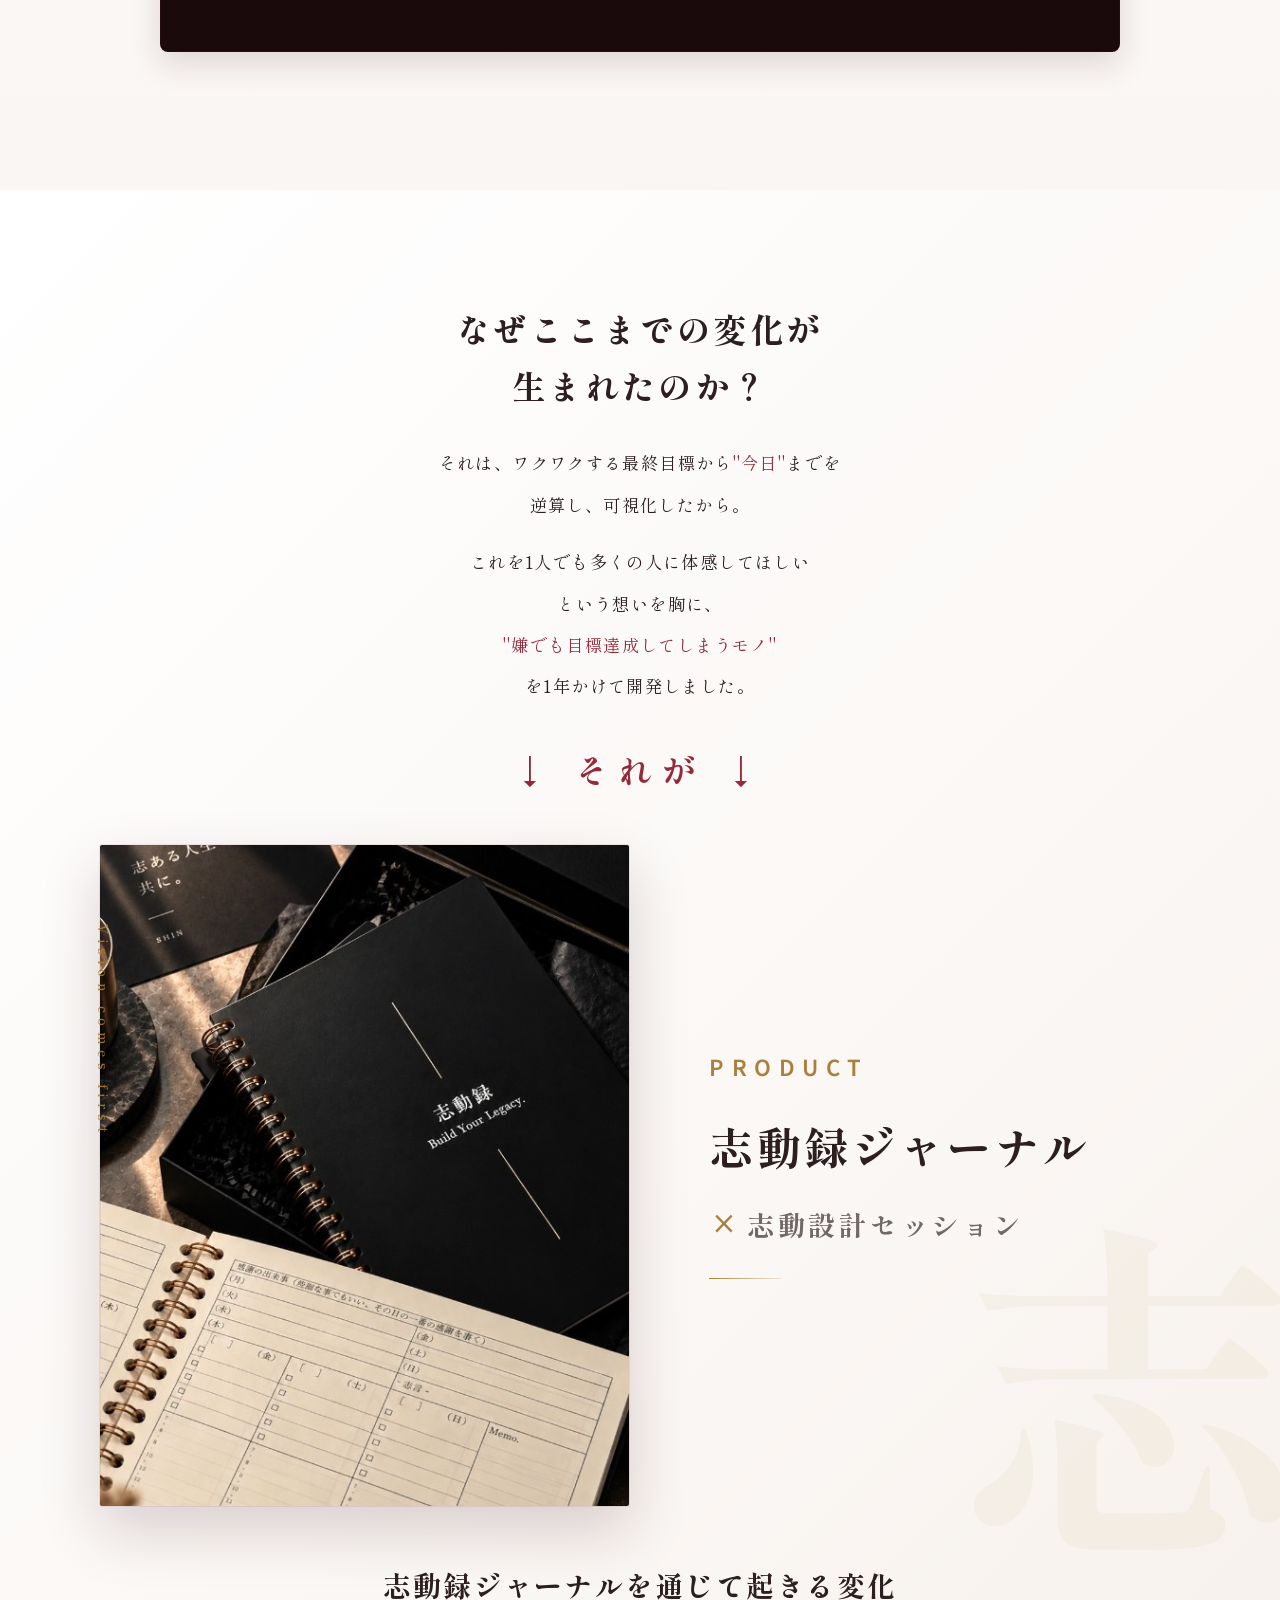
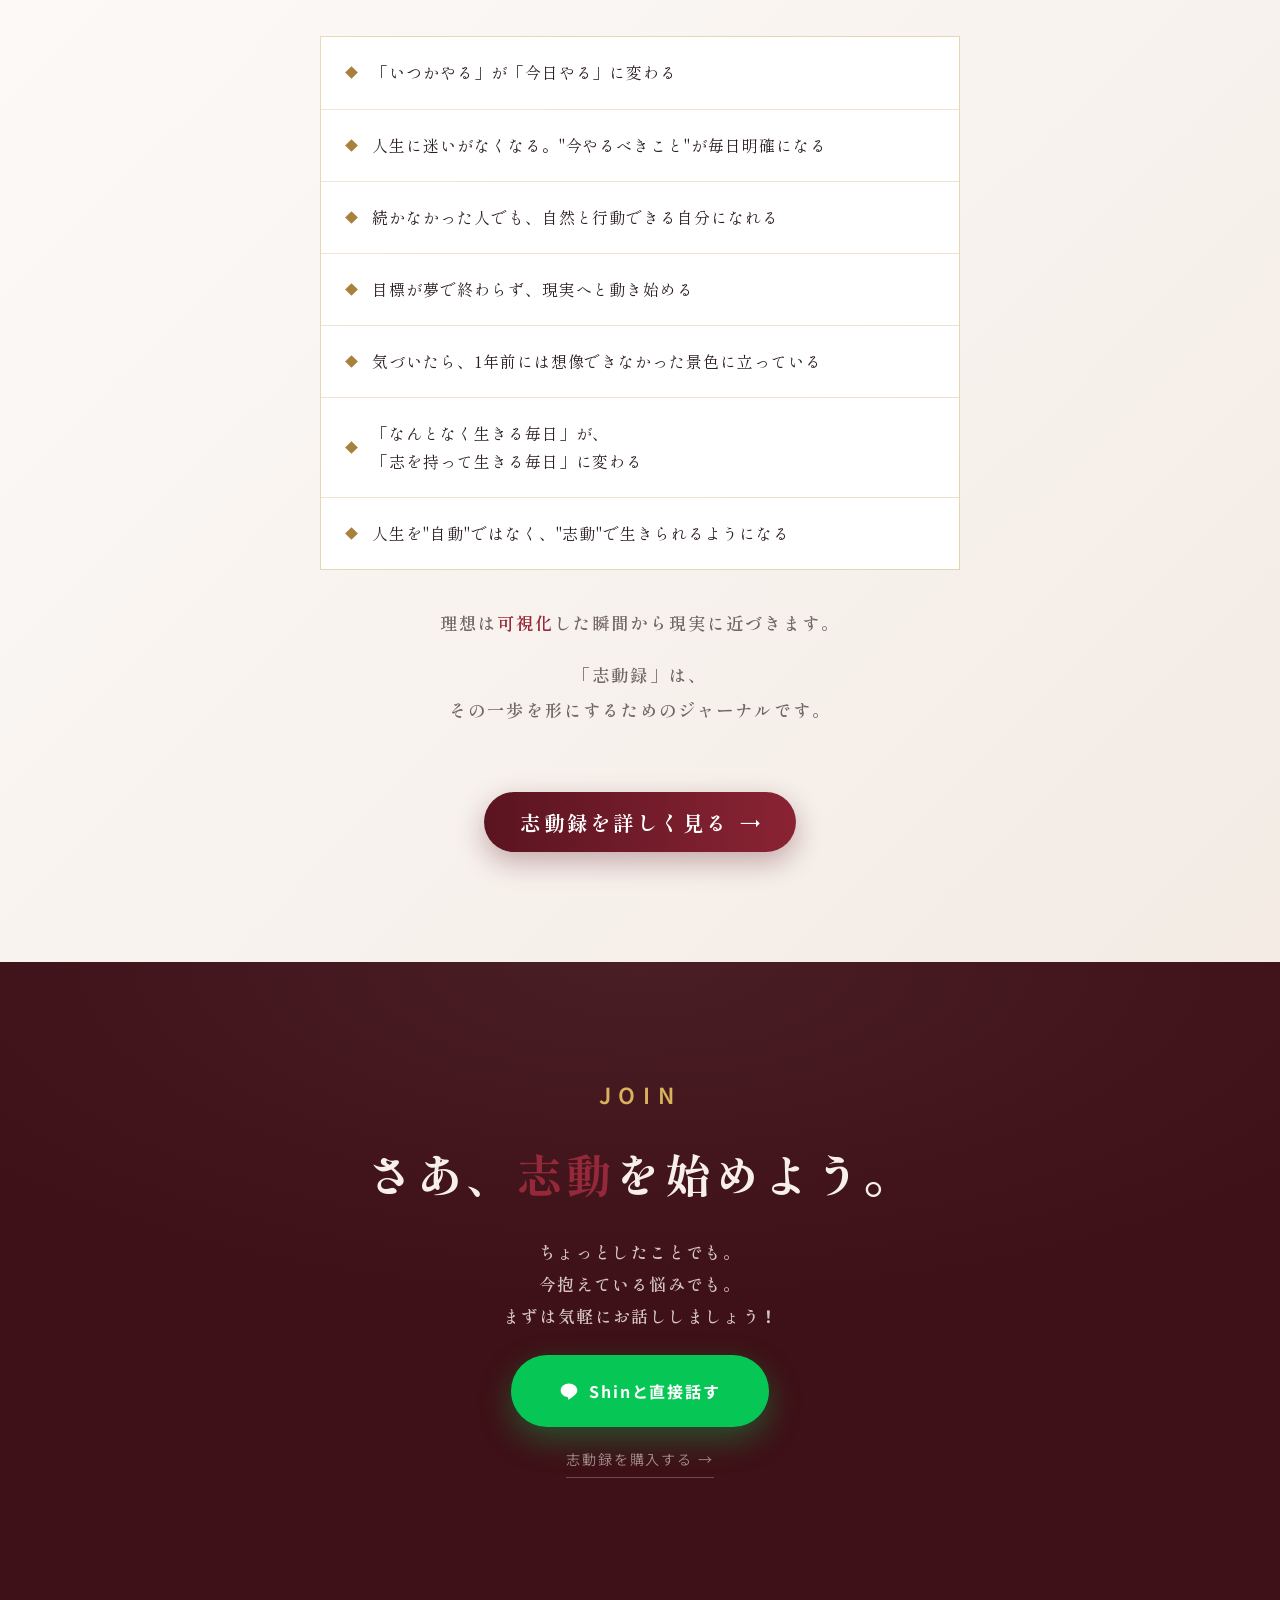
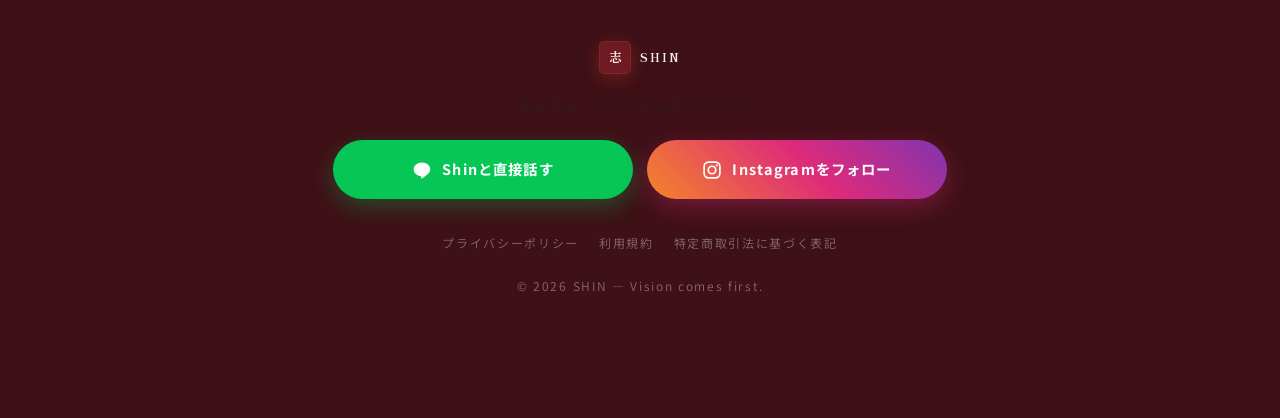
==== commit d5035bb5: "トップのシンデレラ動画の下にVOVA出演の新しいYouTube動画を追加する。 Co-authored-by: Cursor <cursoragent@cursor.com>" ====
--- a/index.html
+++ b/index.html
@@ -156,6 +156,9 @@
         YouTubeで見る
       </a>
     </div>
+    <div class="cin-feature-vid fx" style="margin-top:48px;max-width:960px">
+      <iframe src="https://www.youtube.com/embed/KwL4w_1jS6k" title="【どん底】彼女より稼げず、嫉妬で泣いていた高卒男が24歳で月収100万円になった方法。" allow="accelerometer; autoplay; clipboard-write; encrypted-media; gyroscope; picture-in-picture; web-share" allowfullscreen loading="lazy"></iframe>
+    </div>
   </div>
 </section>
 <section class="product-sec">
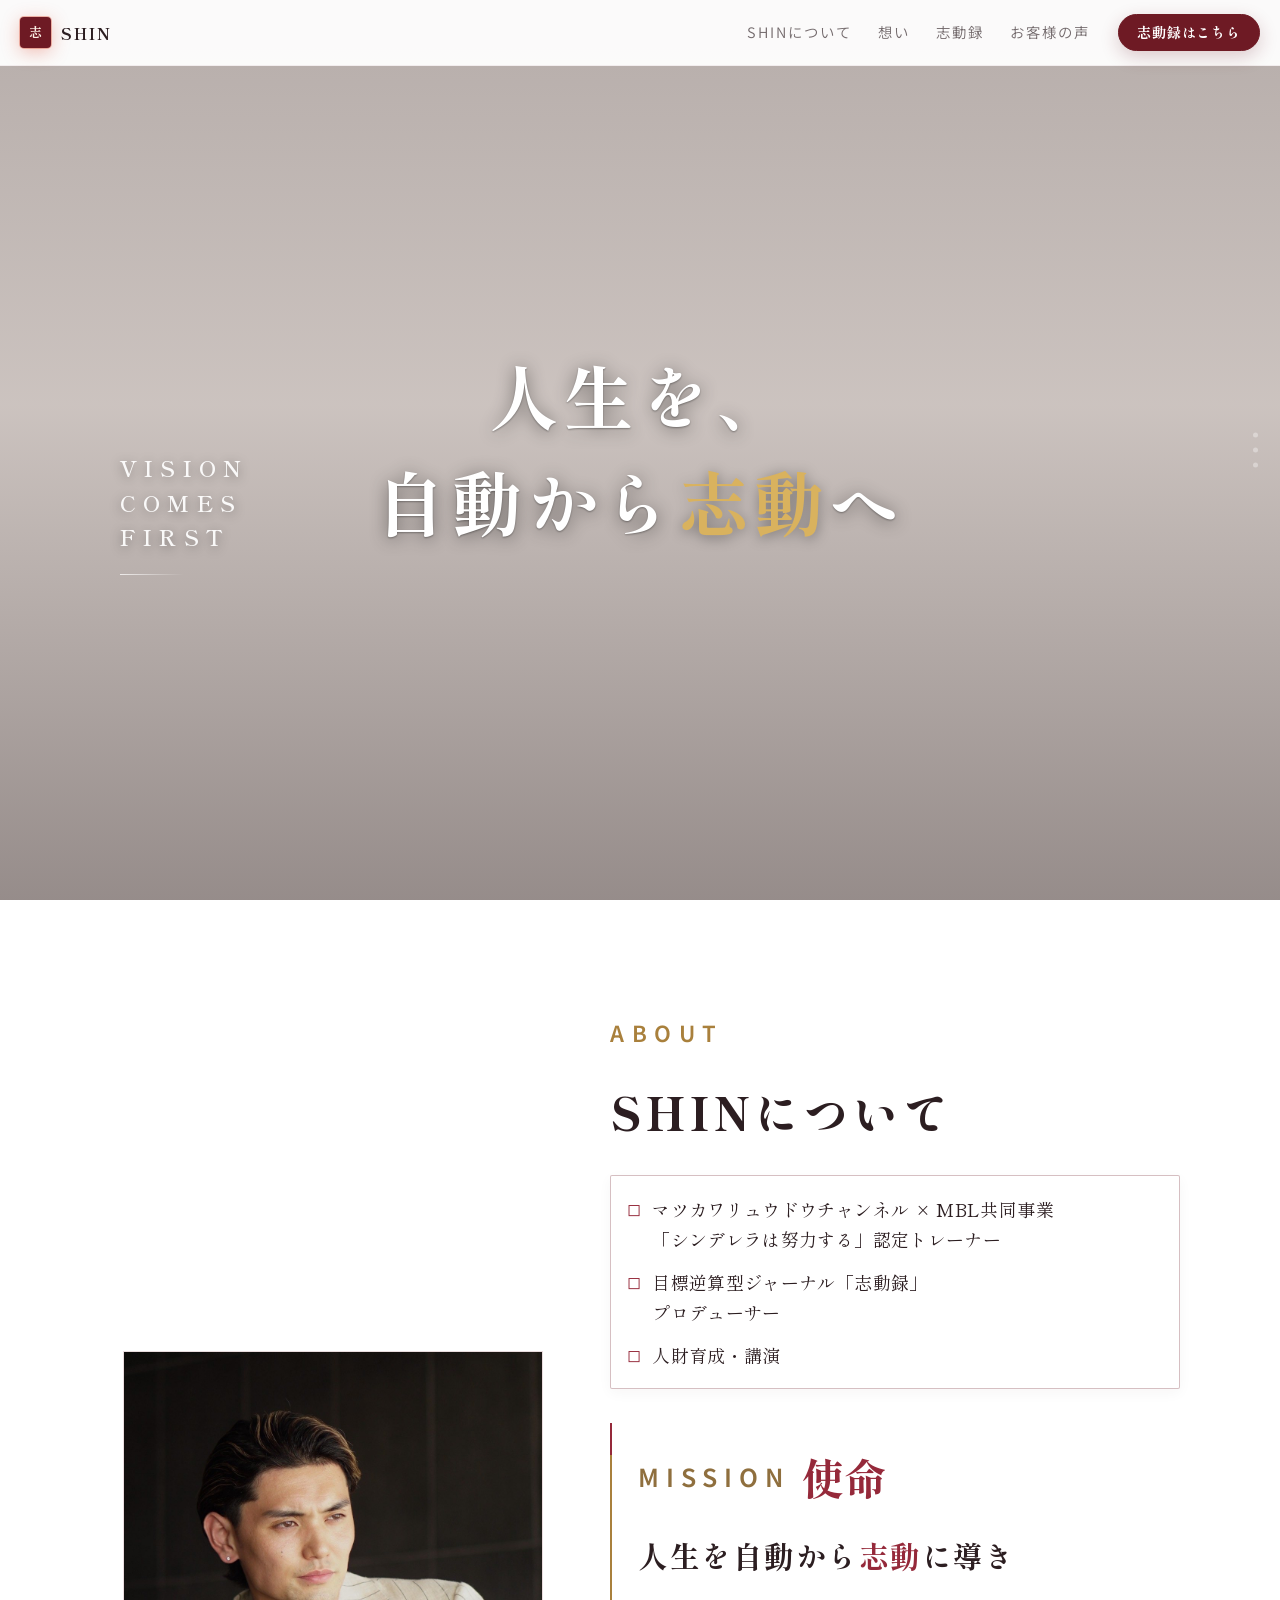
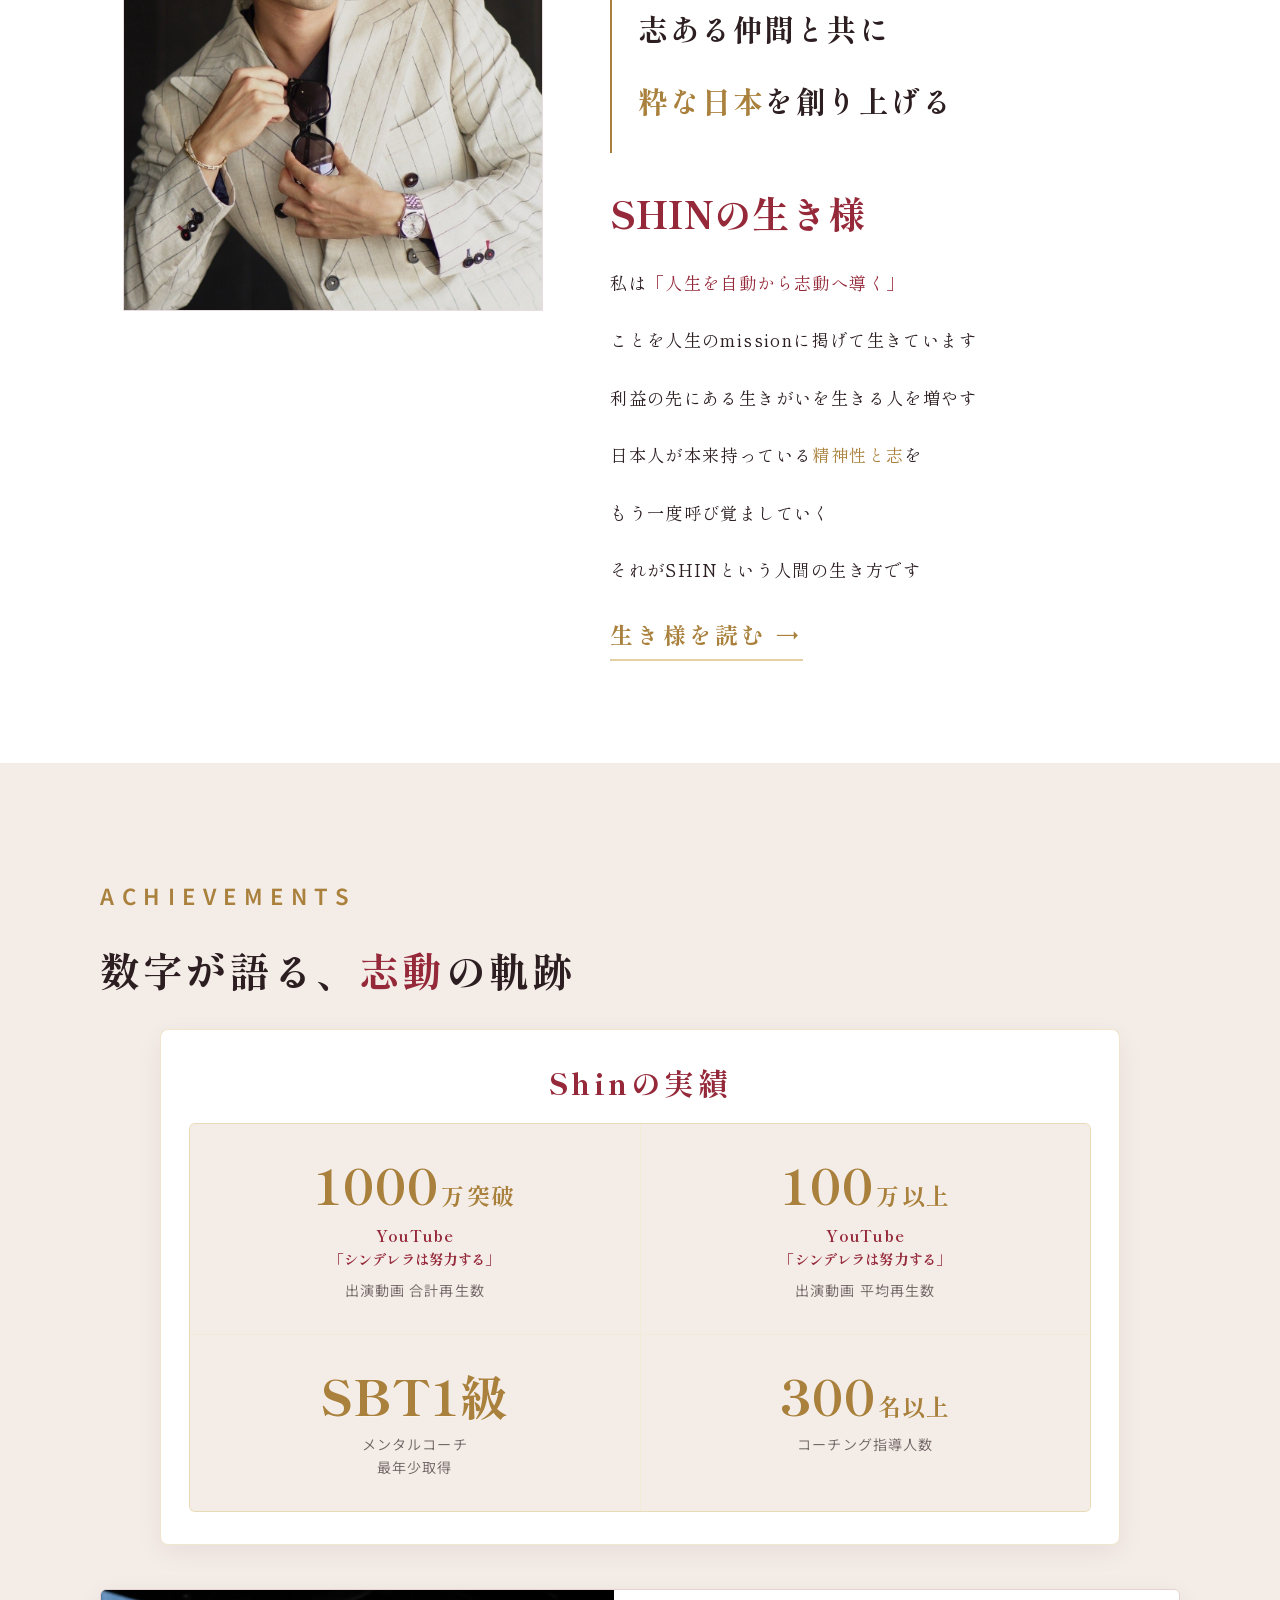
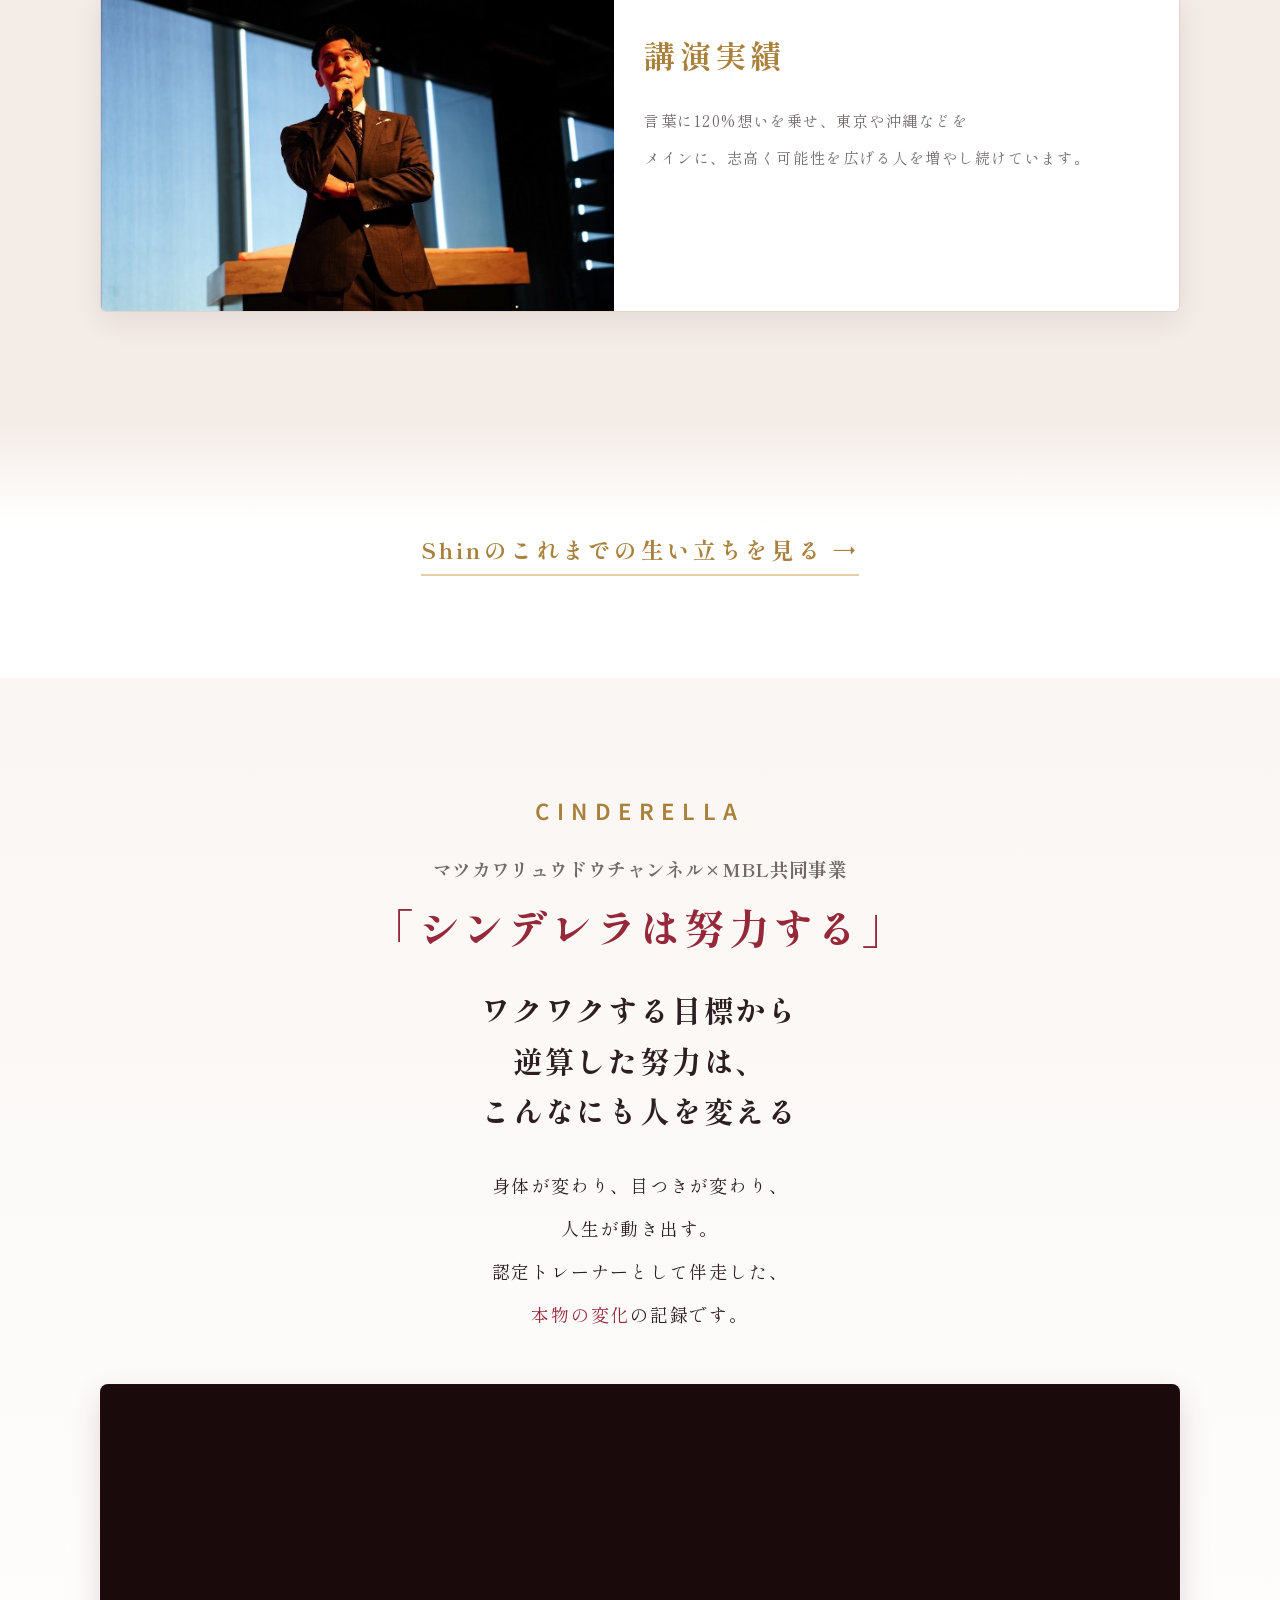
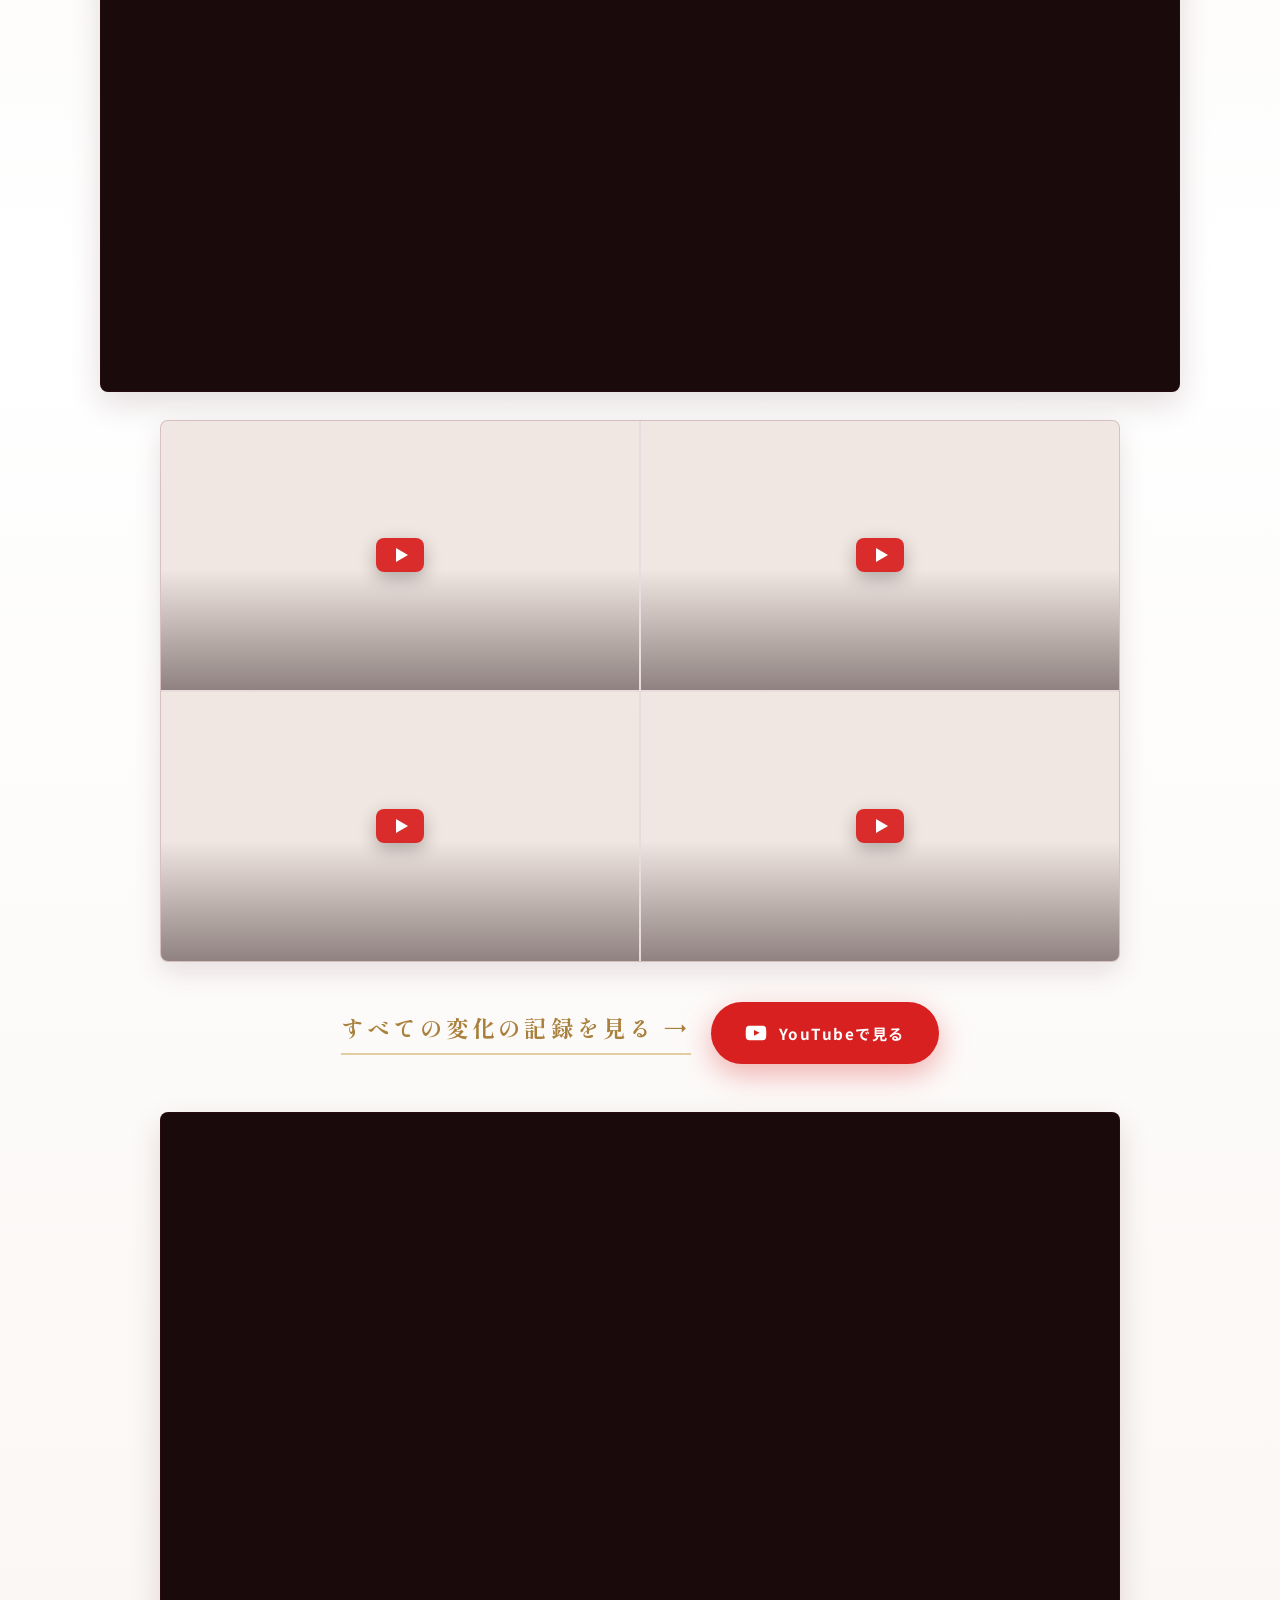
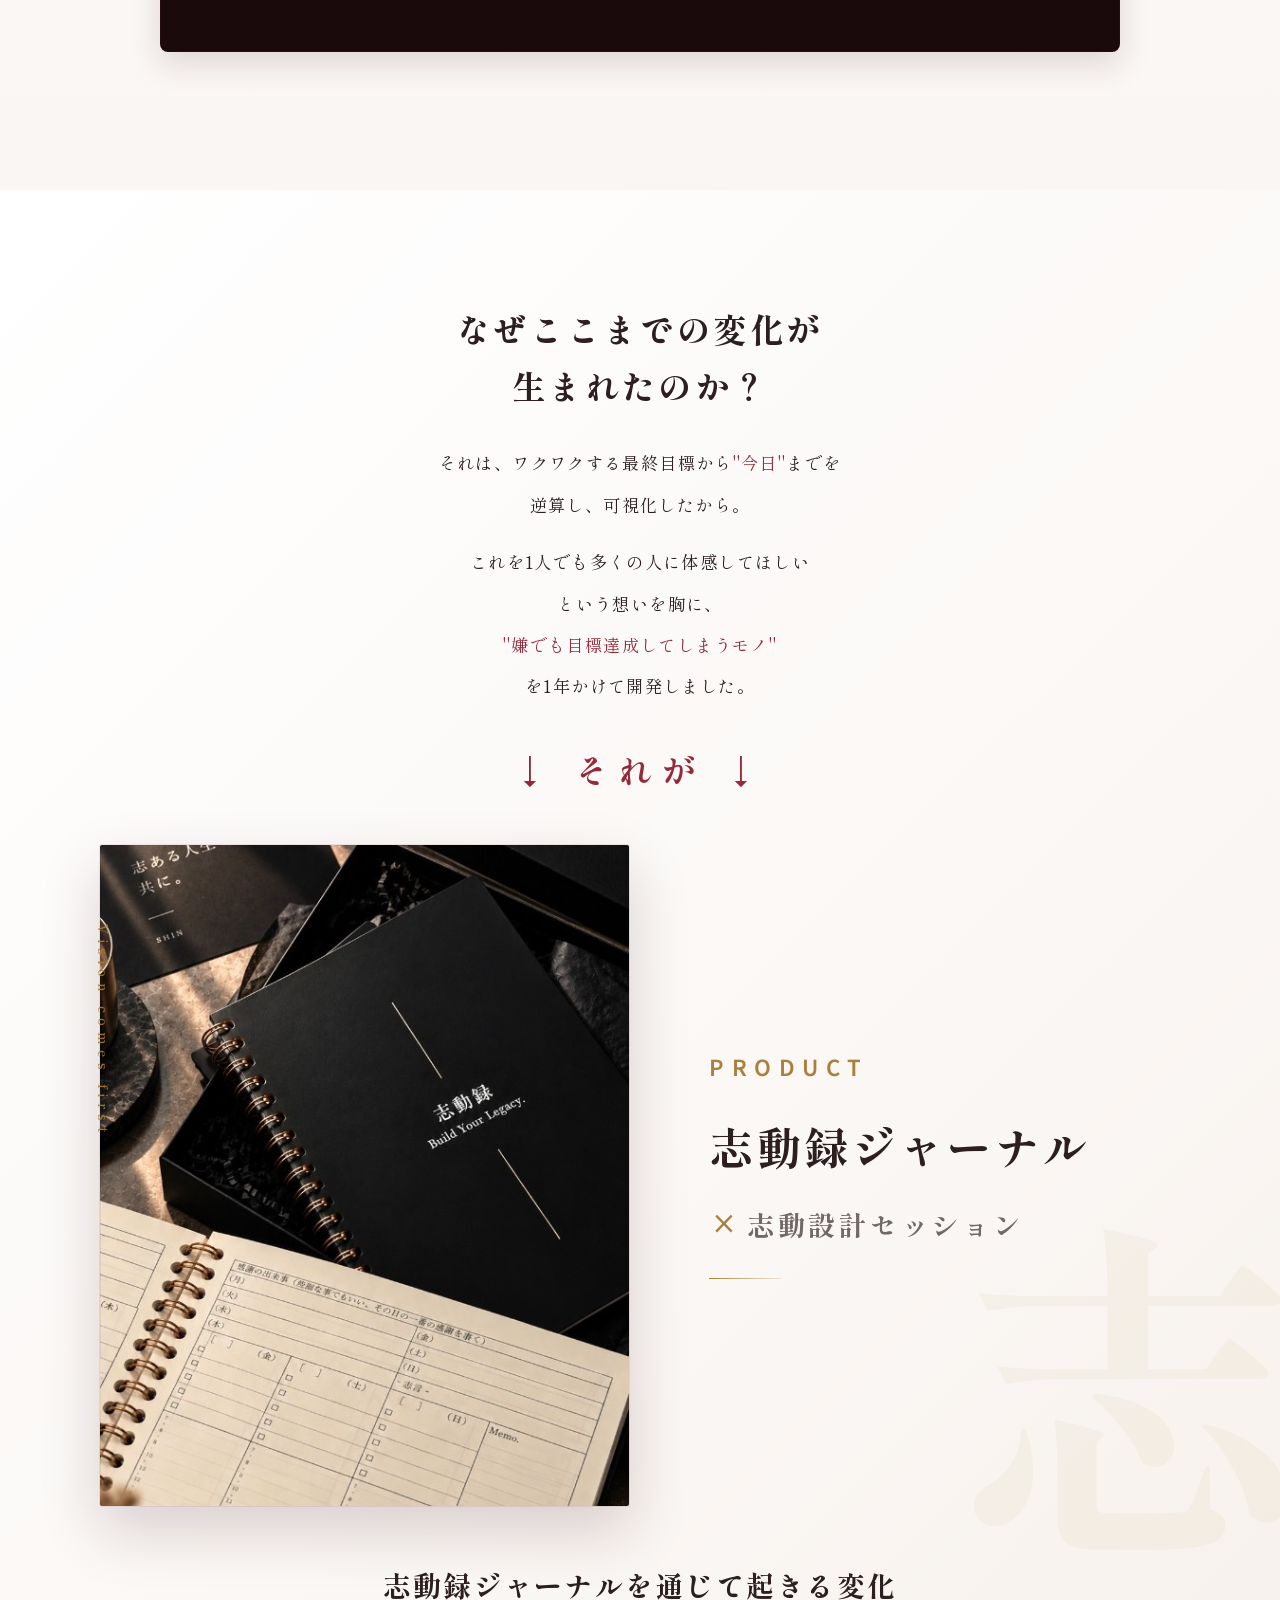
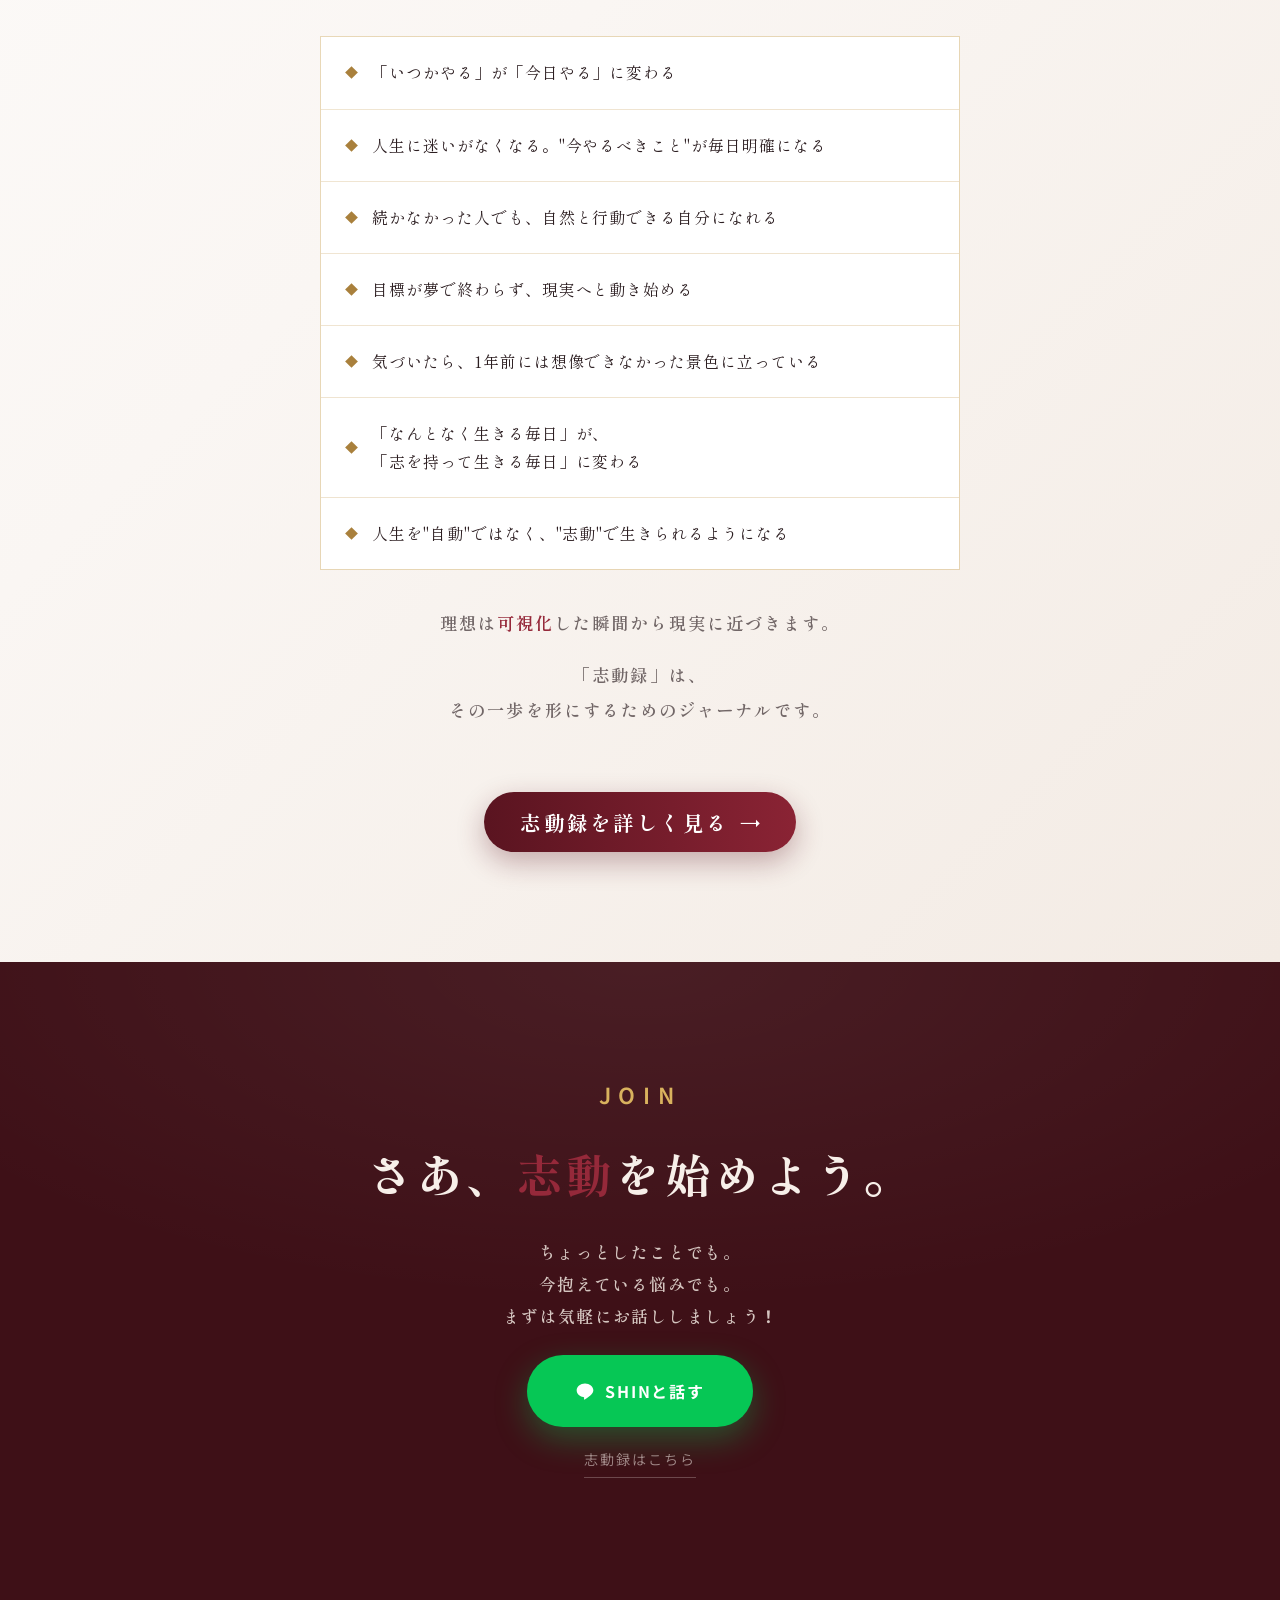
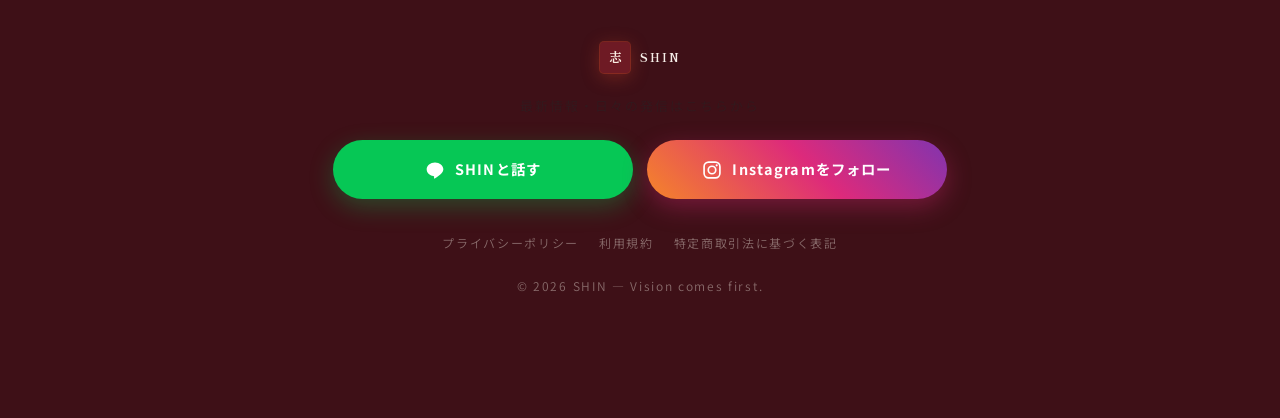
==== commit 454750f1: "右上と下部CTAを「SHINと話す」「志動録はこちら」に揃え、購入導線を更新する。 Co-authored-by: Cursor <cursoragent@cursor.com>" ====
--- a/index.html
+++ b/index.html
@@ -40,7 +40,7 @@
   <div class="header-right">
   <nav><a href="about.html" class="">SHINについて</a><a href="story.html" class="">想い</a><a href="journal.html" class="">志動録</a><a href="voice.html" class="">お客様の声</a></nav>
   <button class="nav-toggle" type="button" aria-label="メニューを開く" aria-expanded="false"><span></span><span></span></button>
-  <a class="header-cta header-cta-line" href="https://forms.gle/T5MAiyMvBQu7ac6z8" target="_blank" rel="noopener"><span class="cta-label-long"><span class="cta-brand">志動録</span>購入</span><span class="cta-label-short"><span class="cta-brand">志動録</span>購入</span></a>
+  <a class="header-cta header-cta-line" href="https://claude.ai/artifact/XjbDqoWhagWwefrwSGEk3m" target="_blank" rel="noopener"><span class="cta-label-long"><span class="cta-brand">志動録</span>はこちら</span><span class="cta-label-short"><span class="cta-brand">志動録</span>はこちら</span></a>
   </div>
 </header>
 
@@ -212,9 +212,9 @@
       <p class="cta-nudge">ちょっとしたことでも。<br>今抱えている悩みでも。<br><span class="cta-nudge-keep">まずは気軽にお話ししましょう<span class="cta-mark">！</span></span></p>
       <a class="btn-line" href="https://lin.ee/riYjWrx" target="_blank" rel="noopener">
         <svg viewBox="0 0 24 24" width="20" height="20" fill="currentColor" aria-hidden="true"><path d="M12 3C6.5 3 2 6.7 2 11.2c0 4 3.4 7.4 8 8.1.3.1.8.2.9.5.1.3.1.7 0 1 0 0-.1.7-.1.8-.1.3-.2 1 .9.5s5.8-3.4 7.9-5.9c1.5-1.6 2.4-3.2 2.4-5C22 6.7 17.5 3 12 3z"/></svg>
-        Shinと直接話す
+        SHINと話す
       </a>
-      <a class="cta-sub" href="contact.html">志動録を購入する →</a>
+      <a class="cta-sub" href="https://claude.ai/artifact/XjbDqoWhagWwefrwSGEk3m" target="_blank" rel="noopener">志動録はこちら</a>
     </div>
   </div>
 </section>
@@ -225,7 +225,7 @@
   <div class="sns-btns">
     <a class="sns-btn line" href="https://lin.ee/riYjWrx" target="_blank" rel="noopener">
       <svg viewBox="0 0 24 24" width="20" height="20" fill="currentColor" aria-hidden="true"><path d="M12 3C6.5 3 2 6.7 2 11.2c0 4 3.4 7.4 8 8.1.3.1.8.2.9.5.1.3.1.7 0 1 0 0-.1.7-.1.8-.1.3-.2 1 .9.5s5.8-3.4 7.9-5.9c1.5-1.6 2.4-3.2 2.4-5C22 6.7 17.5 3 12 3z"/></svg>
-      Shinと直接話す
+      SHINと話す
     </a>
     <a class="sns-btn ig" href="https://www.instagram.com/shinnnn.1/" target="_blank" rel="noopener">
       <svg viewBox="0 0 24 24" width="20" height="20" fill="none" stroke="currentColor" stroke-width="2"><rect x="2.5" y="2.5" width="19" height="19" rx="5.5"/><circle cx="12" cy="12" r="4.5"/><circle cx="17.6" cy="6.4" r="1.3" fill="currentColor" stroke="none"/></svg>
@@ -239,7 +239,7 @@
   </div>
   <p>© 2026 SHIN — Vision comes first.</p>
 </footer>
-<div class="sticky-cta" id="stickyCta"><a class="btn-line" href="https://lin.ee/riYjWrx" target="_blank" rel="noopener"><svg viewBox="0 0 24 24" width="20" height="20" fill="currentColor" aria-hidden="true"><path d="M12 3C6.5 3 2 6.7 2 11.2c0 4 3.4 7.4 8 8.1.3.1.8.2.9.5.1.3.1.7 0 1 0 0-.1.7-.1.8-.1.3-.2 1 .9.5s5.8-3.4 7.9-5.9c1.5-1.6 2.4-3.2 2.4-5C22 6.7 17.5 3 12 3z"/></svg>Shinと直接話す</a></div>
+<div class="sticky-cta" id="stickyCta"><div class="sticky-cta-row"><a class="btn-line" href="https://lin.ee/riYjWrx" target="_blank" rel="noopener"><svg viewBox="0 0 24 24" width="20" height="20" fill="currentColor" aria-hidden="true"><path d="M12 3C6.5 3 2 6.7 2 11.2c0 4 3.4 7.4 8 8.1.3.1.8.2.9.5.1.3.1.7 0 1 0 0-.1.7-.1.8-.1.3-.2 1 .9.5s5.8-3.4 7.9-5.9c1.5-1.6 2.4-3.2 2.4-5C22 6.7 17.5 3 12 3z"/></svg>SHINと話す</a><a class="btn-sticky-buy" href="https://claude.ai/artifact/XjbDqoWhagWwefrwSGEk3m" target="_blank" rel="noopener">志動録はこちら</a></div></div>
 <script>
 const io=new IntersectionObserver(es=>{es.forEach(e=>{if(e.isIntersecting){e.target.classList.add('on');io.unobserve(e.target)}})},{threshold:.15});
 document.querySelectorAll('.fx').forEach(el=>io.observe(el));
--- a/css/3-layout.css
+++ b/css/3-layout.css
@@ -72,7 +72,6 @@
 .sns-btn.line{background:#06C755;box-shadow:0 8px 24px rgba(6,199,85,.3)}
 .sticky-cta{position:fixed;left:0;right:0;bottom:0;z-index:60;padding:12px 16px calc(12px + env(safe-area-inset-bottom));background:linear-gradient(0deg,rgba(255,255,255,.97),rgba(255,255,255,.9));border-top:1px solid rgba(110,26,36,.15);box-shadow:0 -8px 24px rgba(62,16,23,.08);transform:translateY(110%);transition:transform .5s cubic-bezier(.2,.7,.2,1)}
 .sticky-cta.show{transform:none}
-.sticky-cta a{display:block;text-align:center;font-weight:700;font-size:.92rem;letter-spacing:.14em;color:#fff;background:linear-gradient(90deg,#5A1420,#8A2334);padding:15px;border-radius:999px}
 @media(min-width:820px){.sticky-cta{display:none}}
 
 /* dissolved from mobile.css — shared layout mobile */
@@ -129,13 +128,8 @@
     padding: 7px 10px;
     letter-spacing: .08em;
   }
-  .sticky-cta a {
-    font-size: clamp(.84rem, 3.2vw, .88rem);
-    padding: 13px;
-    letter-spacing: .1em;
-  }
   footer {
-    padding-bottom: 96px;
+    padding-bottom: 118px;
     font-size: .7rem;
   }
 
--- a/css/cta.css
+++ b/css/cta.css
@@ -53,17 +53,43 @@
   color:#fff;
 }
 
+.sticky-cta-row{
+  display:flex;
+  gap:10px;
+  align-items:stretch;
+}
+.sticky-cta .btn-line,
+.sticky-cta .btn-sticky-buy{
+  display:flex;
+  flex:1;
+  align-items:center;
+  justify-content:center;
+  width:auto;
+  min-width:0;
+  padding:13px 10px;
+  font-size:.78rem;
+  letter-spacing:.06em;
+  border-radius:999px;
+  text-align:center;
+  white-space:nowrap;
+}
 .sticky-cta .btn-line{
-  display:flex;
-  width:100%;
-  padding:15px;
-  font-size:.92rem;
-  letter-spacing:.1em;
   background:#06C755;
   box-shadow:0 8px 24px rgba(6,199,85,.3);
+  color:#fff;
 }
 .sticky-cta .btn-line:hover{
   background:#05b34c;
+}
+.sticky-cta .btn-sticky-buy{
+  font-family:var(--serif);
+  font-weight:700;
+  color:#fff;
+  background:linear-gradient(90deg,#5A1420,#8A2334);
+  box-shadow:0 8px 24px rgba(110,26,36,.28);
+}
+.sticky-cta .btn-sticky-buy:hover{
+  background:linear-gradient(90deg,#6E1A24,#95293A);
 }
 
 .cta-group{
@@ -139,8 +165,9 @@
     padding: 15px 28px;
     letter-spacing: .1em;
   }
-  .sticky-cta .btn-line {
-    font-size: clamp(.84rem, 3.2vw, .88rem);
-    padding: 13px;
+  .sticky-cta .btn-line,
+  .sticky-cta .btn-sticky-buy {
+    font-size: clamp(.72rem, 3vw, .8rem);
+    padding: 12px 8px;
   }
 }
